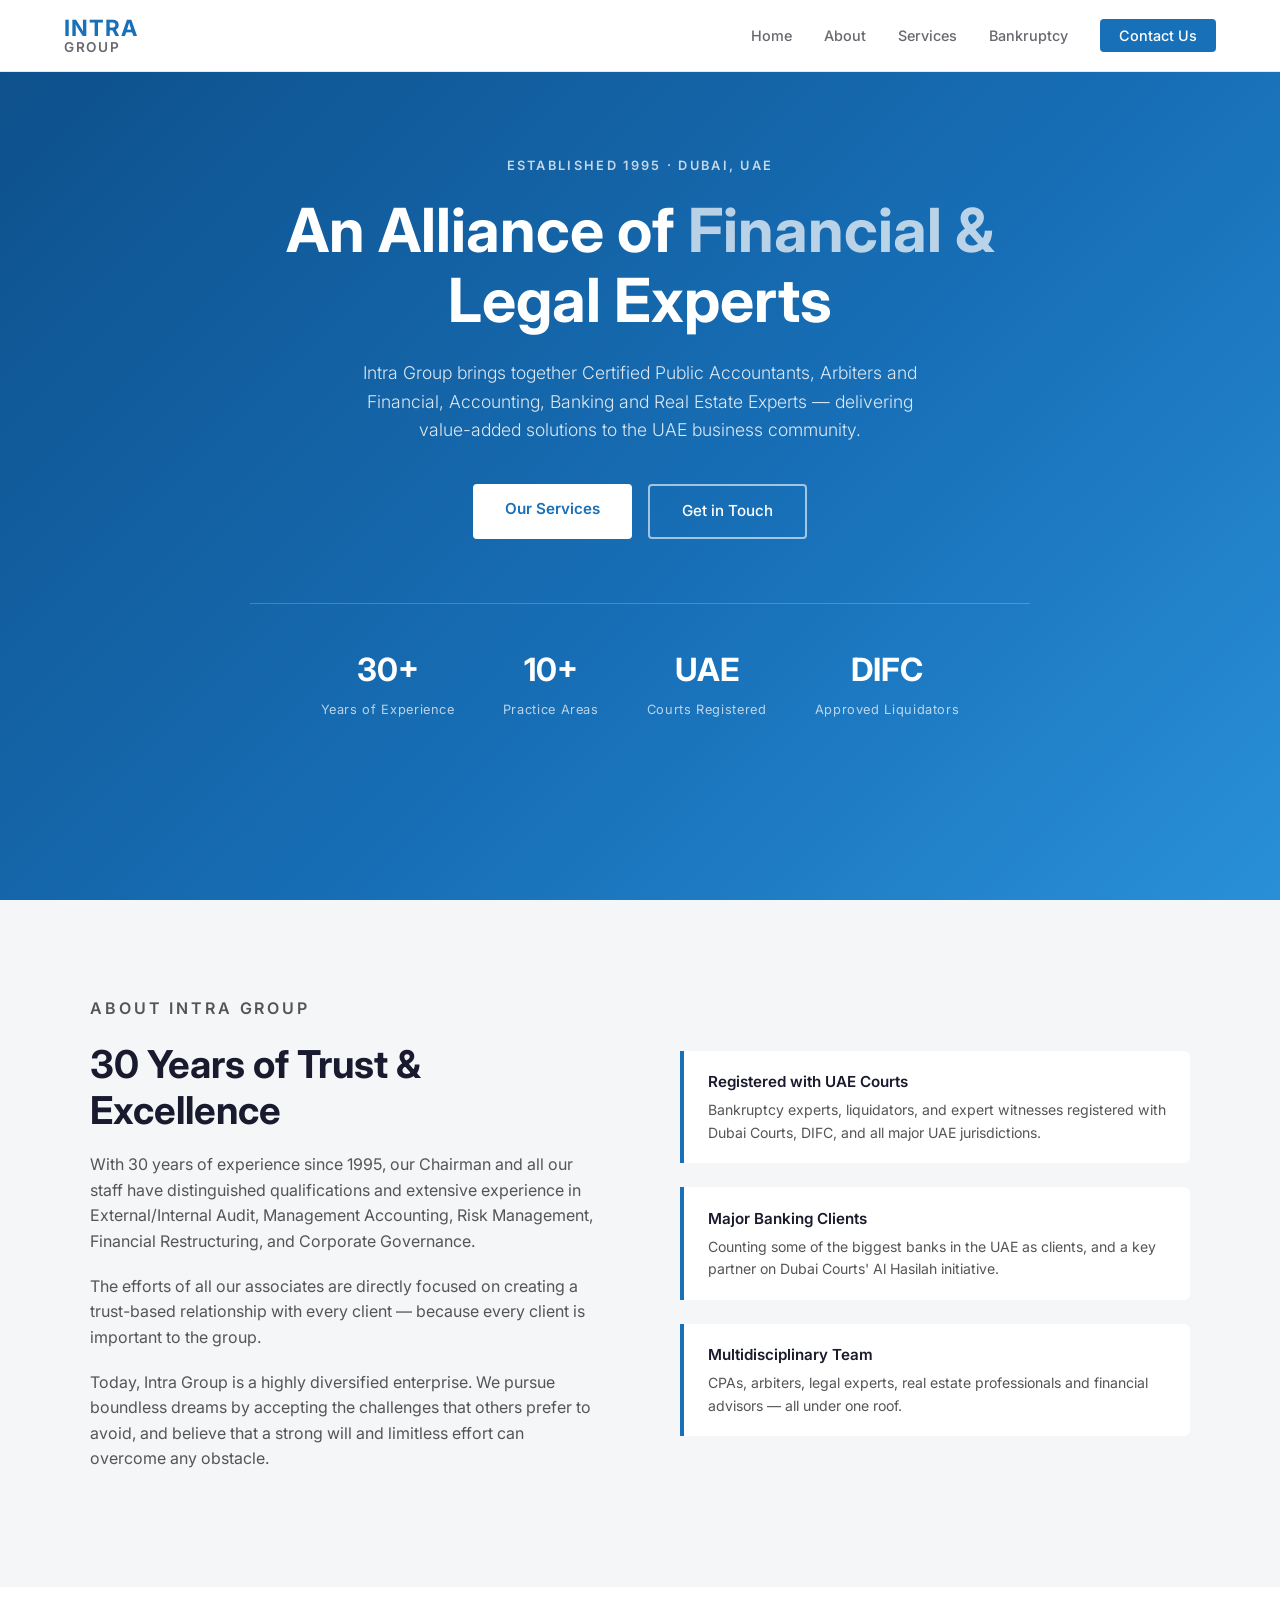
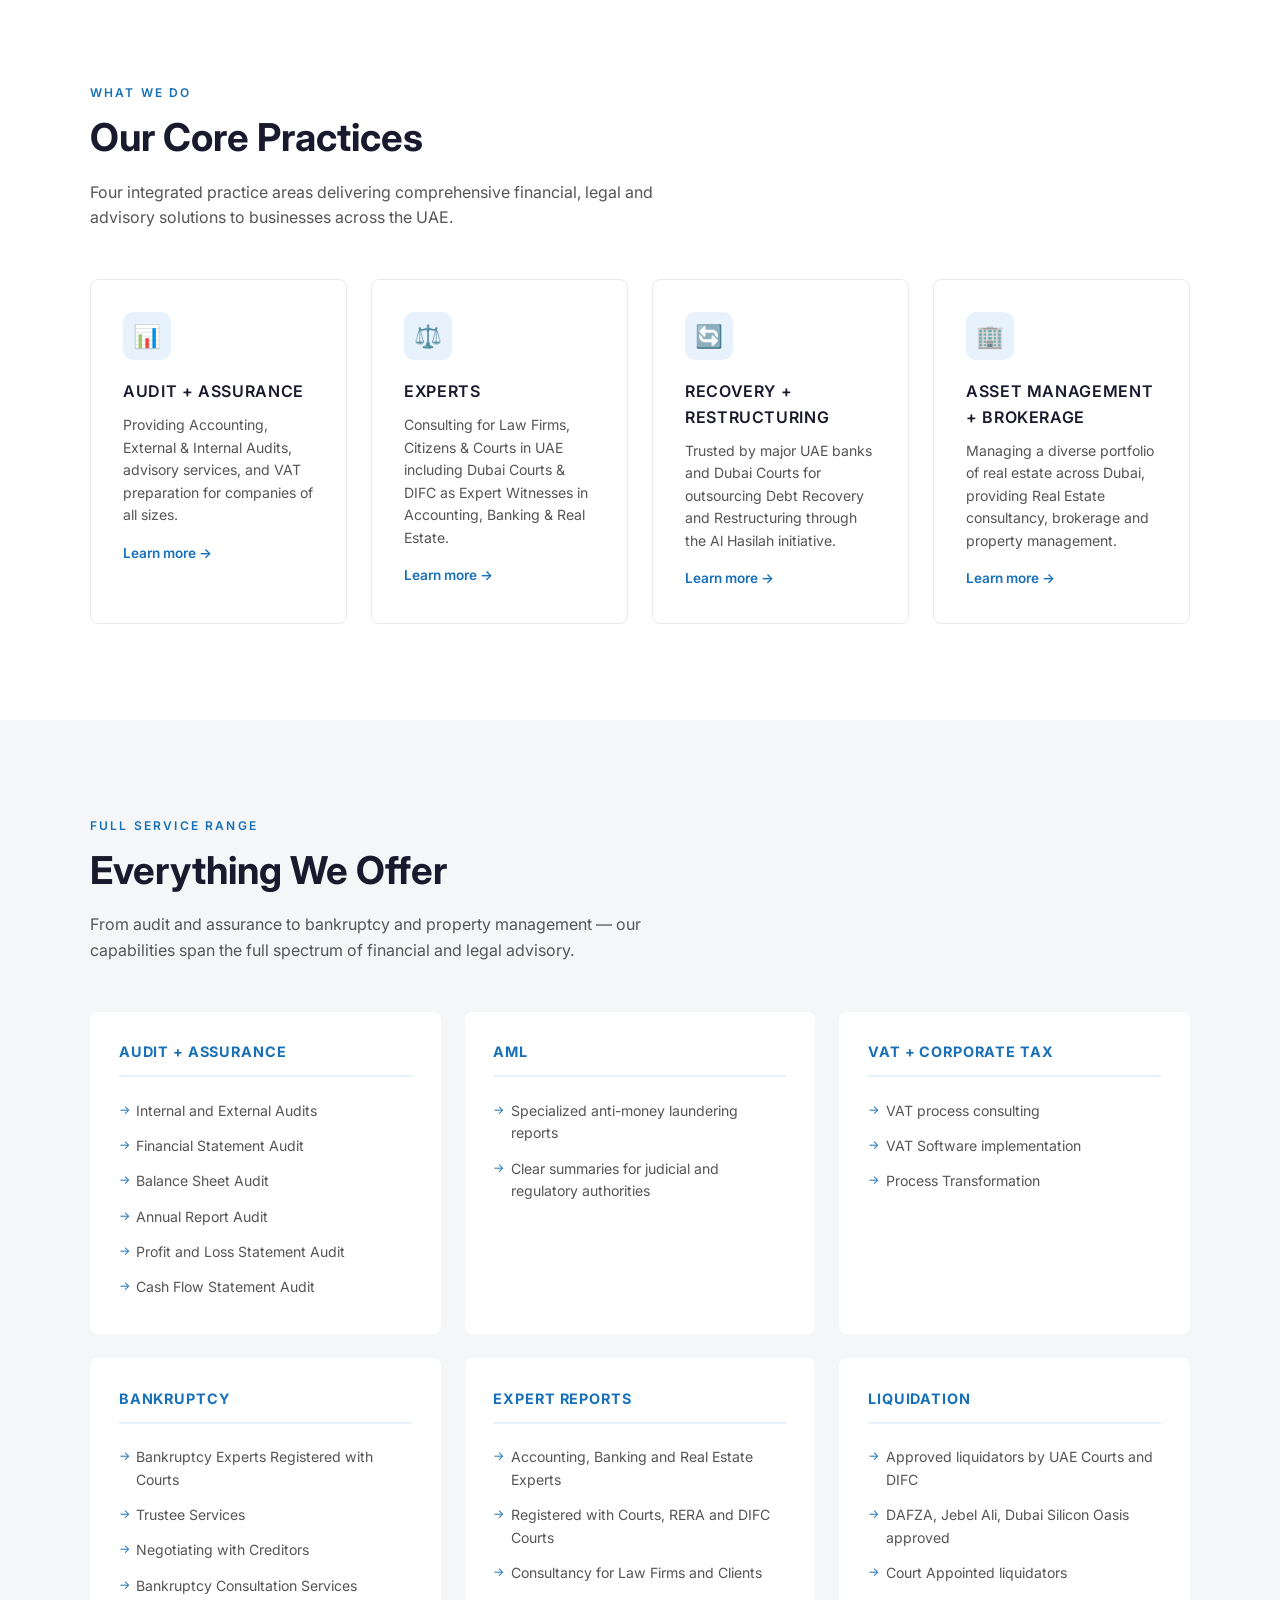
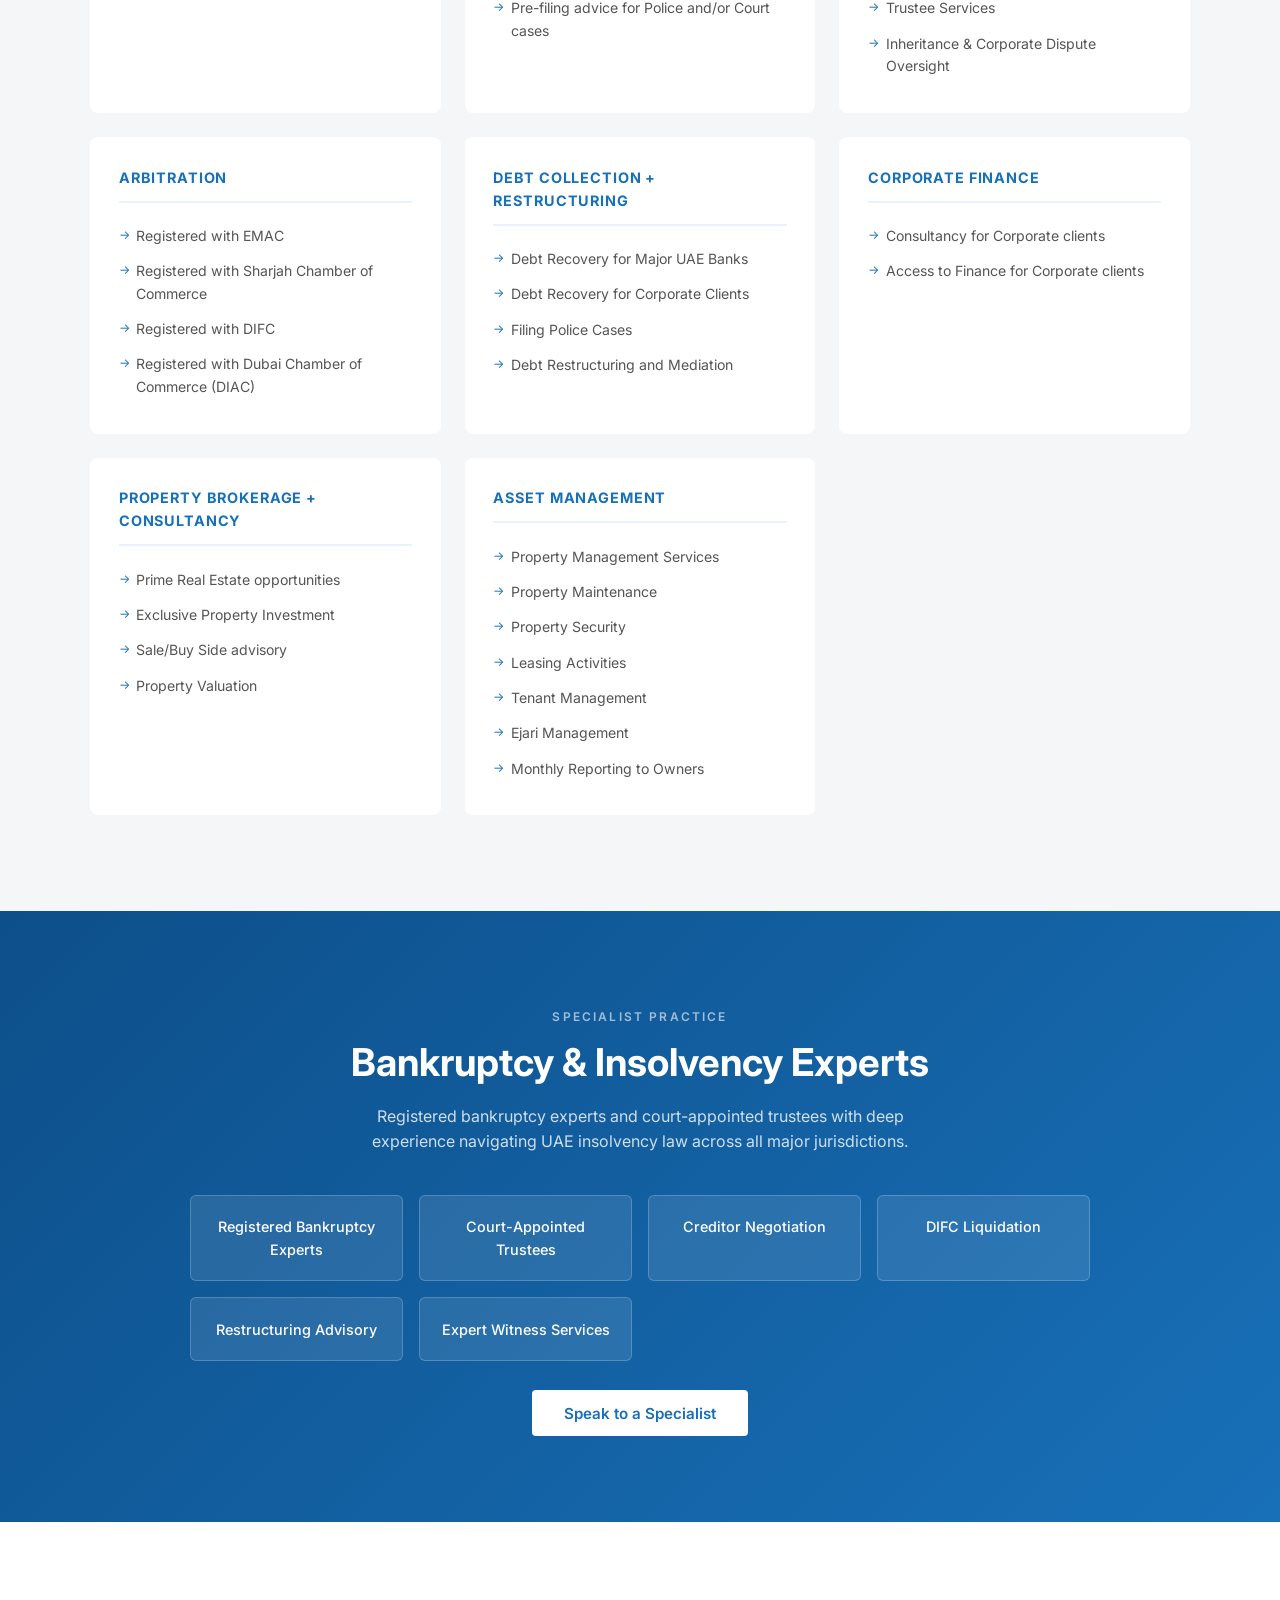
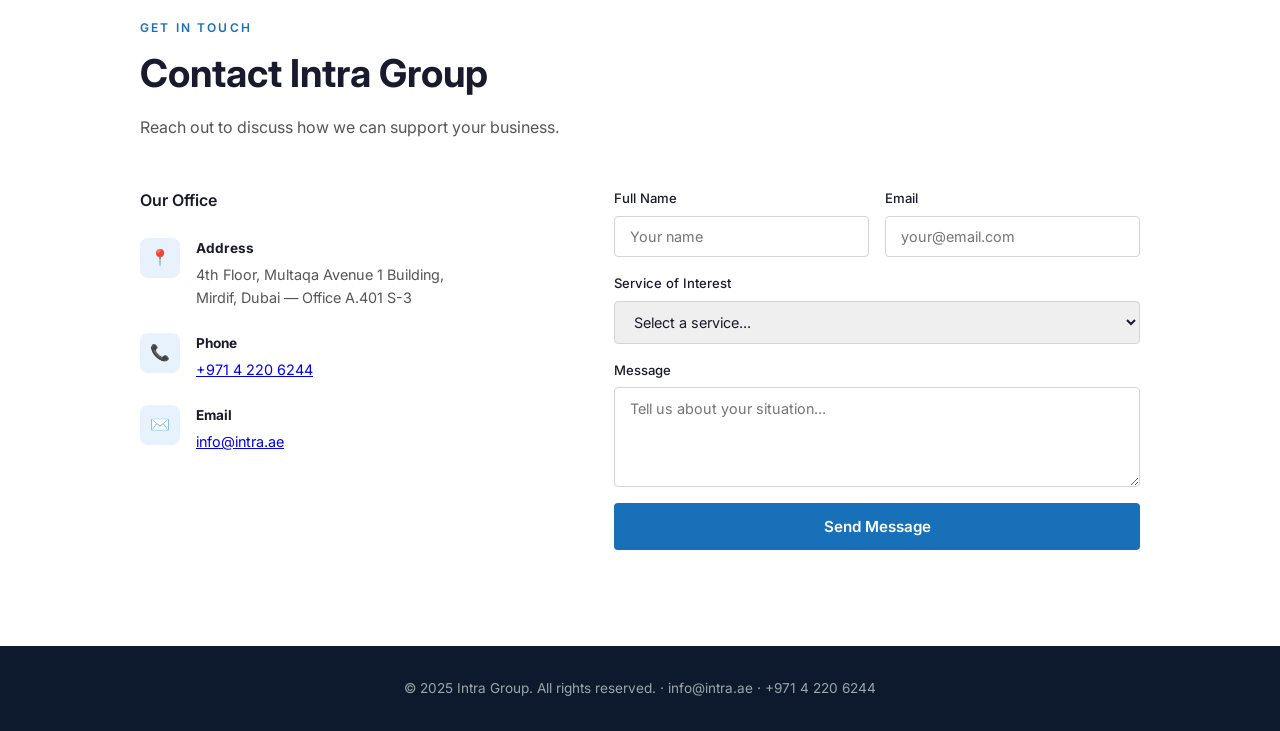
==== index.html @ 5965fa69 "Add index.html" ====
<!DOCTYPE html>
<html lang="en">
<head>
  <meta charset="UTF-8" />
  <meta name="viewport" content="width=device-width, initial-scale=1.0" />
  <title>Intra Group | Bankruptcy | DIFC Liquidation | Auditing | Dubai</title>
  <meta name="description" content="Intra Group is an alliance of CPAs, Arbiters and Financial, Accounting, Banking and Real Estate Experts providing UAE businesses with value-added solutions since 1995." />
  <link href="https://fonts.googleapis.com/css2?family=Inter:wght@300;400;500;600;700&display=swap" rel="stylesheet" />
  <style>
    *, *::before, *::after { box-sizing: border-box; margin: 0; padding: 0; }

    :root {
      --blue: #1870b8;
      --blue-dark: #125a96;
      --grey: #686870;
      --grey-light: #f5f6f8;
      --white: #ffffff;
      --text: #1a1a2e;
      --text-light: #555;
    }

    html { scroll-behavior: smooth; }

    body {
      font-family: 'Inter', sans-serif;
      color: var(--text);
      line-height: 1.6;
    }

    /* ── NAVIGATION ── */
    nav {
      position: fixed;
      top: 0; left: 0; right: 0;
      z-index: 100;
      background: var(--white);
      border-bottom: 1px solid #e8eaed;
      display: flex;
      align-items: center;
      justify-content: space-between;
      padding: 0 5%;
      height: 72px;
    }

    .nav-logo {
      display: flex;
      flex-direction: column;
      line-height: 1.1;
      text-decoration: none;
    }
    .nav-logo span:first-child {
      font-size: 1.4rem;
      font-weight: 700;
      color: var(--blue);
      letter-spacing: 0.04em;
    }
    .nav-logo span:last-child {
      font-size: 0.85rem;
      font-weight: 600;
      color: var(--grey);
      letter-spacing: 0.12em;
      text-transform: uppercase;
    }

    .nav-links {
      display: flex;
      gap: 2rem;
      list-style: none;
    }
    .nav-links a {
      text-decoration: none;
      font-size: 0.9rem;
      font-weight: 500;
      color: var(--grey);
      transition: color 0.2s;
    }
    .nav-links a:hover { color: var(--blue); }

    .nav-cta {
      background: var(--blue);
      color: var(--white) !important;
      padding: 0.5rem 1.2rem;
      border-radius: 4px;
      transition: background 0.2s !important;
    }
    .nav-cta:hover { background: var(--blue-dark) !important; color: var(--white) !important; }

    /* ── HERO ── */
    #home {
      padding-top: 72px;
      min-height: 100vh;
      background: linear-gradient(135deg, #0d4f8a 0%, var(--blue) 60%, #2990d8 100%);
      display: flex;
      align-items: center;
      justify-content: center;
      text-align: center;
      color: var(--white);
      padding-left: 5%;
      padding-right: 5%;
    }

    .hero-content { max-width: 780px; }

    .hero-eyebrow {
      font-size: 0.8rem;
      font-weight: 600;
      letter-spacing: 0.18em;
      text-transform: uppercase;
      opacity: 0.75;
      margin-bottom: 1.2rem;
    }

    .hero-title {
      font-size: clamp(2.2rem, 5vw, 3.8rem);
      font-weight: 700;
      line-height: 1.15;
      margin-bottom: 1.5rem;
    }

    .hero-title em {
      font-style: normal;
      opacity: 0.7;
    }

    .hero-sub {
      font-size: 1.1rem;
      opacity: 0.85;
      max-width: 580px;
      margin: 0 auto 2.5rem;
      font-weight: 300;
    }

    .hero-actions { display: flex; gap: 1rem; justify-content: center; flex-wrap: wrap; }

    .btn-primary {
      background: var(--white);
      color: var(--blue);
      padding: 0.85rem 2rem;
      border-radius: 4px;
      font-weight: 600;
      font-size: 0.95rem;
      text-decoration: none;
      transition: transform 0.2s, box-shadow 0.2s;
    }
    .btn-primary:hover { transform: translateY(-2px); box-shadow: 0 8px 24px rgba(0,0,0,0.15); }

    .btn-outline {
      border: 2px solid rgba(255,255,255,0.6);
      color: var(--white);
      padding: 0.85rem 2rem;
      border-radius: 4px;
      font-weight: 500;
      font-size: 0.95rem;
      text-decoration: none;
      transition: background 0.2s, border-color 0.2s;
    }
    .btn-outline:hover { background: rgba(255,255,255,0.1); border-color: white; }

    .hero-stats {
      display: flex;
      gap: 3rem;
      justify-content: center;
      margin-top: 4rem;
      padding-top: 2.5rem;
      border-top: 1px solid rgba(255,255,255,0.2);
      flex-wrap: wrap;
    }
    .stat-item { text-align: center; }
    .stat-number { font-size: 2rem; font-weight: 700; }
    .stat-label { font-size: 0.8rem; opacity: 0.7; letter-spacing: 0.05em; margin-top: 0.25rem; }

    /* ── SECTIONS ── */
    section { padding: 6rem 5%; }
    .section-label {
      font-size: 0.75rem;
      font-weight: 600;
      letter-spacing: 0.18em;
      text-transform: uppercase;
      color: var(--blue);
      margin-bottom: 0.75rem;
    }
    .section-title {
      font-size: clamp(1.8rem, 3vw, 2.6rem);
      font-weight: 700;
      color: var(--text);
      margin-bottom: 1.2rem;
      line-height: 1.2;
    }
    .section-sub {
      font-size: 1rem;
      color: var(--text-light);
      max-width: 580px;
      margin-bottom: 3rem;
    }

    /* ── ABOUT ── */
    #about { background: var(--grey-light); }

    .about-grid {
      display: grid;
      grid-template-columns: 1fr 1fr;
      gap: 5rem;
      align-items: center;
      max-width: 1100px;
      margin: 0 auto;
    }

    .about-text p {
      color: var(--text-light);
      margin-bottom: 1.2rem;
      font-size: 1rem;
    }

    .about-highlights {
      display: flex;
      flex-direction: column;
      gap: 1.5rem;
    }

    .highlight-card {
      background: var(--white);
      border-left: 4px solid var(--blue);
      padding: 1.2rem 1.5rem;
      border-radius: 0 6px 6px 0;
    }
    .highlight-card h4 {
      font-size: 0.95rem;
      font-weight: 600;
      color: var(--text);
      margin-bottom: 0.3rem;
    }
    .highlight-card p {
      font-size: 0.88rem;
      color: var(--text-light);
    }

    /* ── SERVICE OVERVIEW CARDS ── */
    #services-overview { background: var(--white); }

    .services-grid {
      display: grid;
      grid-template-columns: repeat(auto-fit, minmax(240px, 1fr));
      gap: 1.5rem;
      max-width: 1100px;
      margin: 0 auto;
    }

    .service-card {
      border: 1px solid #e8eaed;
      border-radius: 8px;
      padding: 2rem;
      transition: border-color 0.2s, box-shadow 0.2s, transform 0.2s;
      cursor: default;
    }
    .service-card:hover {
      border-color: var(--blue);
      box-shadow: 0 8px 32px rgba(24,112,184,0.1);
      transform: translateY(-3px);
    }
    .service-icon {
      width: 48px;
      height: 48px;
      background: #e8f2fc;
      border-radius: 10px;
      display: flex;
      align-items: center;
      justify-content: center;
      margin-bottom: 1.2rem;
      font-size: 1.4rem;
    }
    .service-card h3 {
      font-size: 1rem;
      font-weight: 600;
      color: var(--text);
      margin-bottom: 0.6rem;
      text-transform: uppercase;
      letter-spacing: 0.04em;
    }
    .service-card p {
      font-size: 0.88rem;
      color: var(--text-light);
      line-height: 1.6;
    }
    .service-link {
      display: inline-block;
      margin-top: 1rem;
      font-size: 0.85rem;
      font-weight: 600;
      color: var(--blue);
      text-decoration: none;
    }
    .service-link:hover { text-decoration: underline; }

    /* ── DETAILED SERVICES ── */
    #services { background: var(--grey-light); }

    .services-detail-grid {
      display: grid;
      grid-template-columns: repeat(auto-fit, minmax(280px, 1fr));
      gap: 1.5rem;
      max-width: 1100px;
      margin: 0 auto;
    }

    .detail-card {
      background: var(--white);
      border-radius: 8px;
      padding: 1.8rem;
    }
    .detail-card h3 {
      font-size: 0.9rem;
      font-weight: 700;
      color: var(--blue);
      text-transform: uppercase;
      letter-spacing: 0.06em;
      margin-bottom: 1rem;
      padding-bottom: 0.75rem;
      border-bottom: 2px solid #e8f2fc;
    }
    .detail-card ul { list-style: none; }
    .detail-card ul li {
      font-size: 0.88rem;
      color: var(--text-light);
      padding: 0.4rem 0;
      padding-left: 1.1rem;
      position: relative;
    }
    .detail-card ul li::before {
      content: '→';
      position: absolute;
      left: 0;
      color: var(--blue);
      font-size: 0.75rem;
    }

    /* ── BANKRUPTCY HIGHLIGHT ── */
    #bankruptcy {
      background: linear-gradient(135deg, #0d4f8a, var(--blue));
      color: var(--white);
      text-align: center;
    }
    #bankruptcy .section-label { color: rgba(255,255,255,0.6); }
    #bankruptcy .section-title { color: var(--white); margin: 0 auto 1.2rem; max-width: 700px; }
    #bankruptcy .section-sub { color: rgba(255,255,255,0.8); margin: 0 auto 2.5rem; }

    .bankruptcy-grid {
      display: grid;
      grid-template-columns: repeat(auto-fit, minmax(200px, 1fr));
      gap: 1rem;
      max-width: 900px;
      margin: 0 auto 2.5rem;
    }
    .bk-item {
      background: rgba(255,255,255,0.1);
      border: 1px solid rgba(255,255,255,0.2);
      border-radius: 6px;
      padding: 1.2rem;
      font-size: 0.9rem;
      font-weight: 500;
    }

    /* ── CONTACT ── */
    #contact { background: var(--white); }

    .contact-grid {
      display: grid;
      grid-template-columns: 1fr 1fr;
      gap: 5rem;
      max-width: 1000px;
      margin: 0 auto;
    }

    .contact-info h3 {
      font-size: 1rem;
      font-weight: 600;
      color: var(--text);
      margin-bottom: 1.5rem;
    }

    .contact-item {
      display: flex;
      gap: 1rem;
      margin-bottom: 1.5rem;
      align-items: flex-start;
    }
    .contact-item-icon {
      width: 40px;
      height: 40px;
      background: #e8f2fc;
      border-radius: 8px;
      display: flex;
      align-items: center;
      justify-content: center;
      flex-shrink: 0;
      font-size: 1rem;
    }
    .contact-item-text { font-size: 0.9rem; color: var(--text-light); }
    .contact-item-text strong { display: block; color: var(--text); font-size: 0.85rem; margin-bottom: 0.2rem; }

    .contact-form { display: flex; flex-direction: column; gap: 1rem; }

    .form-row { display: grid; grid-template-columns: 1fr 1fr; gap: 1rem; }

    .form-group { display: flex; flex-direction: column; gap: 0.4rem; }
    .form-group label { font-size: 0.82rem; font-weight: 500; color: var(--text); }
    .form-group input,
    .form-group textarea,
    .form-group select {
      padding: 0.7rem 0.9rem;
      border: 1px solid #d1d5db;
      border-radius: 4px;
      font-size: 0.9rem;
      font-family: inherit;
      color: var(--text);
      transition: border-color 0.2s;
      outline: none;
    }
    .form-group input:focus,
    .form-group textarea:focus,
    .form-group select:focus { border-color: var(--blue); }
    .form-group textarea { resize: vertical; min-height: 100px; }

    .btn-submit {
      background: var(--blue);
      color: var(--white);
      border: none;
      padding: 0.85rem 2rem;
      border-radius: 4px;
      font-size: 0.95rem;
      font-weight: 600;
      cursor: pointer;
      transition: background 0.2s;
      font-family: inherit;
    }
    .btn-submit:hover { background: var(--blue-dark); }

    /* ── FOOTER ── */
    footer {
      background: #0d1a2e;
      color: rgba(255,255,255,0.6);
      text-align: center;
      padding: 2rem 5%;
      font-size: 0.85rem;
    }
    footer a { color: rgba(255,255,255,0.6); text-decoration: none; }
    footer a:hover { color: white; }

    /* ── RESPONSIVE ── */
    @media (max-width: 768px) {
      nav { padding: 0 4%; }
      .nav-links { display: none; }
      .about-grid,
      .contact-grid { grid-template-columns: 1fr; gap: 2.5rem; }
      .form-row { grid-template-columns: 1fr; }
      section { padding: 4rem 5%; }
      .hero-stats { gap: 1.5rem; }
    }
  </style>
</head>
<body>

  <!-- NAVIGATION -->
  <nav>
    <a href="#home" class="nav-logo">
      <span>INTRA</span>
      <span>GROUP</span>
    </a>
    <ul class="nav-links">
      <li><a href="#home">Home</a></li>
      <li><a href="#about">About</a></li>
      <li><a href="#services-overview">Services</a></li>
      <li><a href="#bankruptcy">Bankruptcy</a></li>
      <li><a href="#contact" class="nav-cta">Contact Us</a></li>
    </ul>
  </nav>

  <!-- HERO -->
  <section id="home">
    <div class="hero-content">
      <p class="hero-eyebrow">Established 1995 · Dubai, UAE</p>
      <h1 class="hero-title">An Alliance of <em>Financial &</em> Legal Experts</h1>
      <p class="hero-sub">Intra Group brings together Certified Public Accountants, Arbiters and Financial, Accounting, Banking and Real Estate Experts — delivering value-added solutions to the UAE business community.</p>
      <div class="hero-actions">
        <a href="#services-overview" class="btn-primary">Our Services</a>
        <a href="#contact" class="btn-outline">Get in Touch</a>
      </div>
      <div class="hero-stats">
        <div class="stat-item">
          <div class="stat-number">30+</div>
          <div class="stat-label">Years of Experience</div>
        </div>
        <div class="stat-item">
          <div class="stat-number">10+</div>
          <div class="stat-label">Practice Areas</div>
        </div>
        <div class="stat-item">
          <div class="stat-number">UAE</div>
          <div class="stat-label">Courts Registered</div>
        </div>
        <div class="stat-item">
          <div class="stat-number">DIFC</div>
          <div class="stat-label">Approved Liquidators</div>
        </div>
      </div>
    </div>
  </section>

  <!-- ABOUT -->
  <section id="about">
    <div class="about-grid">
      <div class="about-text">
        <p class="section-label">About Intra Group</p>
        <h2 class="section-title">30 Years of Trust &amp; Excellence</h2>
        <p>With 30 years of experience since 1995, our Chairman and all our staff have distinguished qualifications and extensive experience in External/Internal Audit, Management Accounting, Risk Management, Financial Restructuring, and Corporate Governance.</p>
        <p>The efforts of all our associates are directly focused on creating a trust-based relationship with every client — because every client is important to the group.</p>
        <p>Today, Intra Group is a highly diversified enterprise. We pursue boundless dreams by accepting the challenges that others prefer to avoid, and believe that a strong will and limitless effort can overcome any obstacle.</p>
      </div>
      <div class="about-highlights">
        <div class="highlight-card">
          <h4>Registered with UAE Courts</h4>
          <p>Bankruptcy experts, liquidators, and expert witnesses registered with Dubai Courts, DIFC, and all major UAE jurisdictions.</p>
        </div>
        <div class="highlight-card">
          <h4>Major Banking Clients</h4>
          <p>Counting some of the biggest banks in the UAE as clients, and a key partner on Dubai Courts' Al Hasilah initiative.</p>
        </div>
        <div class="highlight-card">
          <h4>Multidisciplinary Team</h4>
          <p>CPAs, arbiters, legal experts, real estate professionals and financial advisors — all under one roof.</p>
        </div>
      </div>
    </div>
  </section>

  <!-- SERVICE OVERVIEW CARDS -->
  <section id="services-overview">
    <div style="max-width:1100px; margin:0 auto;">
      <p class="section-label">What We Do</p>
      <h2 class="section-title">Our Core Practices</h2>
      <p class="section-sub">Four integrated practice areas delivering comprehensive financial, legal and advisory solutions to businesses across the UAE.</p>
    </div>
    <div class="services-grid">
      <div class="service-card">
        <div class="service-icon">📊</div>
        <h3>Audit + Assurance</h3>
        <p>Providing Accounting, External &amp; Internal Audits, advisory services, and VAT preparation for companies of all sizes.</p>
        <a href="#services" class="service-link">Learn more →</a>
      </div>
      <div class="service-card">
        <div class="service-icon">⚖️</div>
        <h3>Experts</h3>
        <p>Consulting for Law Firms, Citizens &amp; Courts in UAE including Dubai Courts &amp; DIFC as Expert Witnesses in Accounting, Banking &amp; Real Estate.</p>
        <a href="#services" class="service-link">Learn more →</a>
      </div>
      <div class="service-card">
        <div class="service-icon">🔄</div>
        <h3>Recovery + Restructuring</h3>
        <p>Trusted by major UAE banks and Dubai Courts for outsourcing Debt Recovery and Restructuring through the Al Hasilah initiative.</p>
        <a href="#services" class="service-link">Learn more →</a>
      </div>
      <div class="service-card">
        <div class="service-icon">🏢</div>
        <h3>Asset Management + Brokerage</h3>
        <p>Managing a diverse portfolio of real estate across Dubai, providing Real Estate consultancy, brokerage and property management.</p>
        <a href="#services" class="service-link">Learn more →</a>
      </div>
    </div>
  </section>

  <!-- DETAILED SERVICES -->
  <section id="services">
    <div style="max-width:1100px; margin:0 auto;">
      <p class="section-label">Full Service Range</p>
      <h2 class="section-title">Everything We Offer</h2>
      <p class="section-sub">From audit and assurance to bankruptcy and property management — our capabilities span the full spectrum of financial and legal advisory.</p>
    </div>
    <div class="services-detail-grid">
      <div class="detail-card">
        <h3>Audit + Assurance</h3>
        <ul>
          <li>Internal and External Audits</li>
          <li>Financial Statement Audit</li>
          <li>Balance Sheet Audit</li>
          <li>Annual Report Audit</li>
          <li>Profit and Loss Statement Audit</li>
          <li>Cash Flow Statement Audit</li>
        </ul>
      </div>
      <div class="detail-card">
        <h3>AML</h3>
        <ul>
          <li>Specialized anti-money laundering reports</li>
          <li>Clear summaries for judicial and regulatory authorities</li>
        </ul>
      </div>
      <div class="detail-card">
        <h3>VAT + Corporate Tax</h3>
        <ul>
          <li>VAT process consulting</li>
          <li>VAT Software implementation</li>
          <li>Process Transformation</li>
        </ul>
      </div>
      <div class="detail-card">
        <h3>Bankruptcy</h3>
        <ul>
          <li>Bankruptcy Experts Registered with Courts</li>
          <li>Trustee Services</li>
          <li>Negotiating with Creditors</li>
          <li>Bankruptcy Consultation Services</li>
        </ul>
      </div>
      <div class="detail-card">
        <h3>Expert Reports</h3>
        <ul>
          <li>Accounting, Banking and Real Estate Experts</li>
          <li>Registered with Courts, RERA and DIFC Courts</li>
          <li>Consultancy for Law Firms and Clients</li>
          <li>Pre-filing advice for Police and/or Court cases</li>
        </ul>
      </div>
      <div class="detail-card">
        <h3>Liquidation</h3>
        <ul>
          <li>Approved liquidators by UAE Courts and DIFC</li>
          <li>DAFZA, Jebel Ali, Dubai Silicon Oasis approved</li>
          <li>Court Appointed liquidators</li>
          <li>Trustee Services</li>
          <li>Inheritance &amp; Corporate Dispute Oversight</li>
        </ul>
      </div>
      <div class="detail-card">
        <h3>Arbitration</h3>
        <ul>
          <li>Registered with EMAC</li>
          <li>Registered with Sharjah Chamber of Commerce</li>
          <li>Registered with DIFC</li>
          <li>Registered with Dubai Chamber of Commerce (DIAC)</li>
        </ul>
      </div>
      <div class="detail-card">
        <h3>Debt Collection + Restructuring</h3>
        <ul>
          <li>Debt Recovery for Major UAE Banks</li>
          <li>Debt Recovery for Corporate Clients</li>
          <li>Filing Police Cases</li>
          <li>Debt Restructuring and Mediation</li>
        </ul>
      </div>
      <div class="detail-card">
        <h3>Corporate Finance</h3>
        <ul>
          <li>Consultancy for Corporate clients</li>
          <li>Access to Finance for Corporate clients</li>
        </ul>
      </div>
      <div class="detail-card">
        <h3>Property Brokerage + Consultancy</h3>
        <ul>
          <li>Prime Real Estate opportunities</li>
          <li>Exclusive Property Investment</li>
          <li>Sale/Buy Side advisory</li>
          <li>Property Valuation</li>
        </ul>
      </div>
      <div class="detail-card">
        <h3>Asset Management</h3>
        <ul>
          <li>Property Management Services</li>
          <li>Property Maintenance</li>
          <li>Property Security</li>
          <li>Leasing Activities</li>
          <li>Tenant Management</li>
          <li>Ejari Management</li>
          <li>Monthly Reporting to Owners</li>
        </ul>
      </div>
    </div>
  </section>

  <!-- BANKRUPTCY HIGHLIGHT -->
  <section id="bankruptcy">
    <p class="section-label">Specialist Practice</p>
    <h2 class="section-title">Bankruptcy &amp; Insolvency Experts</h2>
    <p class="section-sub">Registered bankruptcy experts and court-appointed trustees with deep experience navigating UAE insolvency law across all major jurisdictions.</p>
    <div class="bankruptcy-grid">
      <div class="bk-item">Registered Bankruptcy Experts</div>
      <div class="bk-item">Court-Appointed Trustees</div>
      <div class="bk-item">Creditor Negotiation</div>
      <div class="bk-item">DIFC Liquidation</div>
      <div class="bk-item">Restructuring Advisory</div>
      <div class="bk-item">Expert Witness Services</div>
    </div>
    <a href="#contact" class="btn-primary">Speak to a Specialist</a>
  </section>

  <!-- CONTACT -->
  <section id="contact">
    <div style="max-width:1000px; margin:0 auto 3rem;">
      <p class="section-label">Get in Touch</p>
      <h2 class="section-title">Contact Intra Group</h2>
      <p class="section-sub">Reach out to discuss how we can support your business.</p>
    </div>
    <div class="contact-grid">
      <div class="contact-info">
        <h3>Our Office</h3>
        <div class="contact-item">
          <div class="contact-item-icon">📍</div>
          <div class="contact-item-text">
            <strong>Address</strong>
            4th Floor, Multaqa Avenue 1 Building,<br>Mirdif, Dubai — Office A.401 S-3
          </div>
        </div>
        <div class="contact-item">
          <div class="contact-item-icon">📞</div>
          <div class="contact-item-text">
            <strong>Phone</strong>
            <a href="tel:+97142206244">+971 4 220 6244</a>
          </div>
        </div>
        <div class="contact-item">
          <div class="contact-item-icon">✉️</div>
          <div class="contact-item-text">
            <strong>Email</strong>
            <a href="mailto:info@intra.ae">info@intra.ae</a>
          </div>
        </div>
      </div>
      <form class="contact-form">
        <div class="form-row">
          <div class="form-group">
            <label for="name">Full Name</label>
            <input type="text" id="name" placeholder="Your name" />
          </div>
          <div class="form-group">
            <label for="email">Email</label>
            <input type="email" id="email" placeholder="your@email.com" />
          </div>
        </div>
        <div class="form-group">
          <label for="service">Service of Interest</label>
          <select id="service">
            <option value="">Select a service...</option>
            <option>Audit + Assurance</option>
            <option>Bankruptcy &amp; Insolvency</option>
            <option>Expert Witness / Court Reports</option>
            <option>Liquidation</option>
            <option>Debt Recovery &amp; Restructuring</option>
            <option>Property Brokerage</option>
            <option>Asset Management</option>
            <option>Corporate Finance</option>
            <option>Other</option>
          </select>
        </div>
        <div class="form-group">
          <label for="message">Message</label>
          <textarea id="message" placeholder="Tell us about your situation..."></textarea>
        </div>
        <button type="submit" class="btn-submit">Send Message</button>
      </form>
    </div>
  </section>

  <!-- FOOTER -->
  <footer>
    <p>© 2025 Intra Group. All rights reserved. · <a href="mailto:info@intra.ae">info@intra.ae</a> · <a href="tel:+97142206244">+971 4 220 6244</a></p>
  </footer>

</body>
</html>
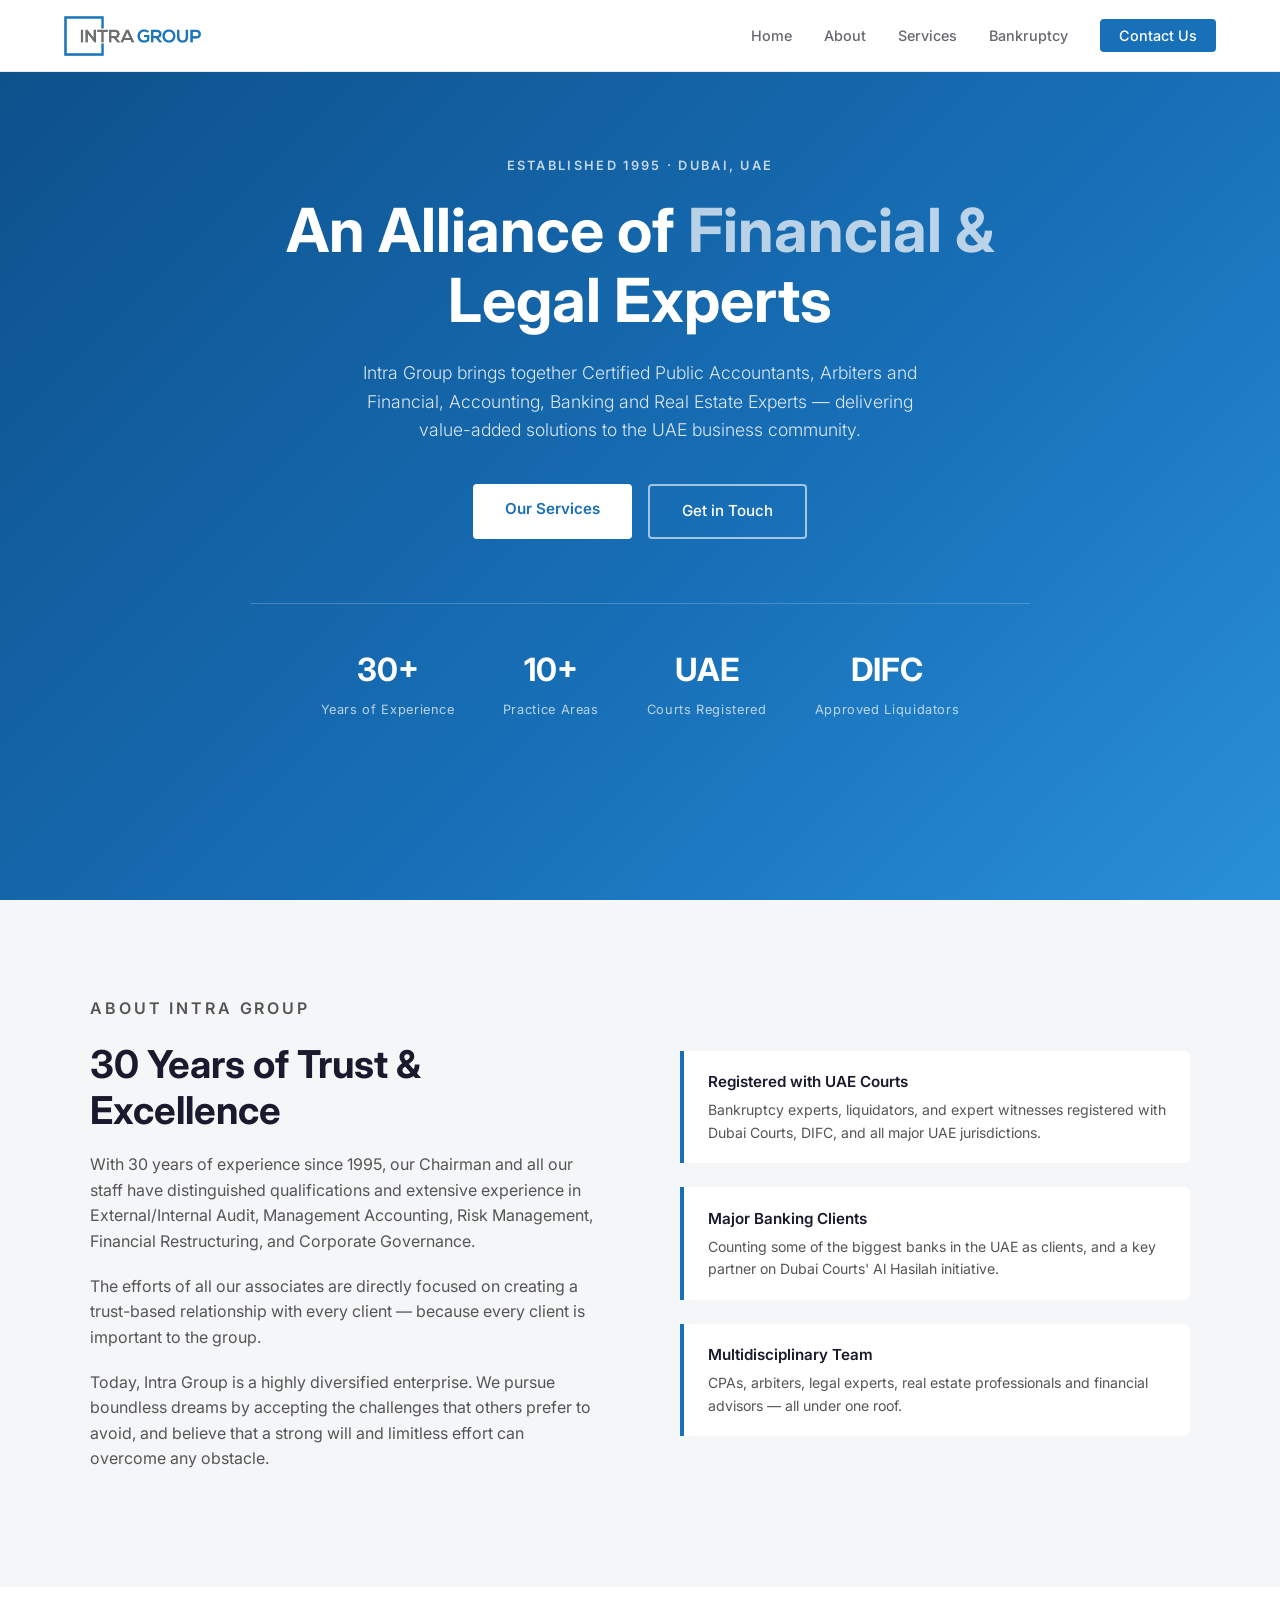
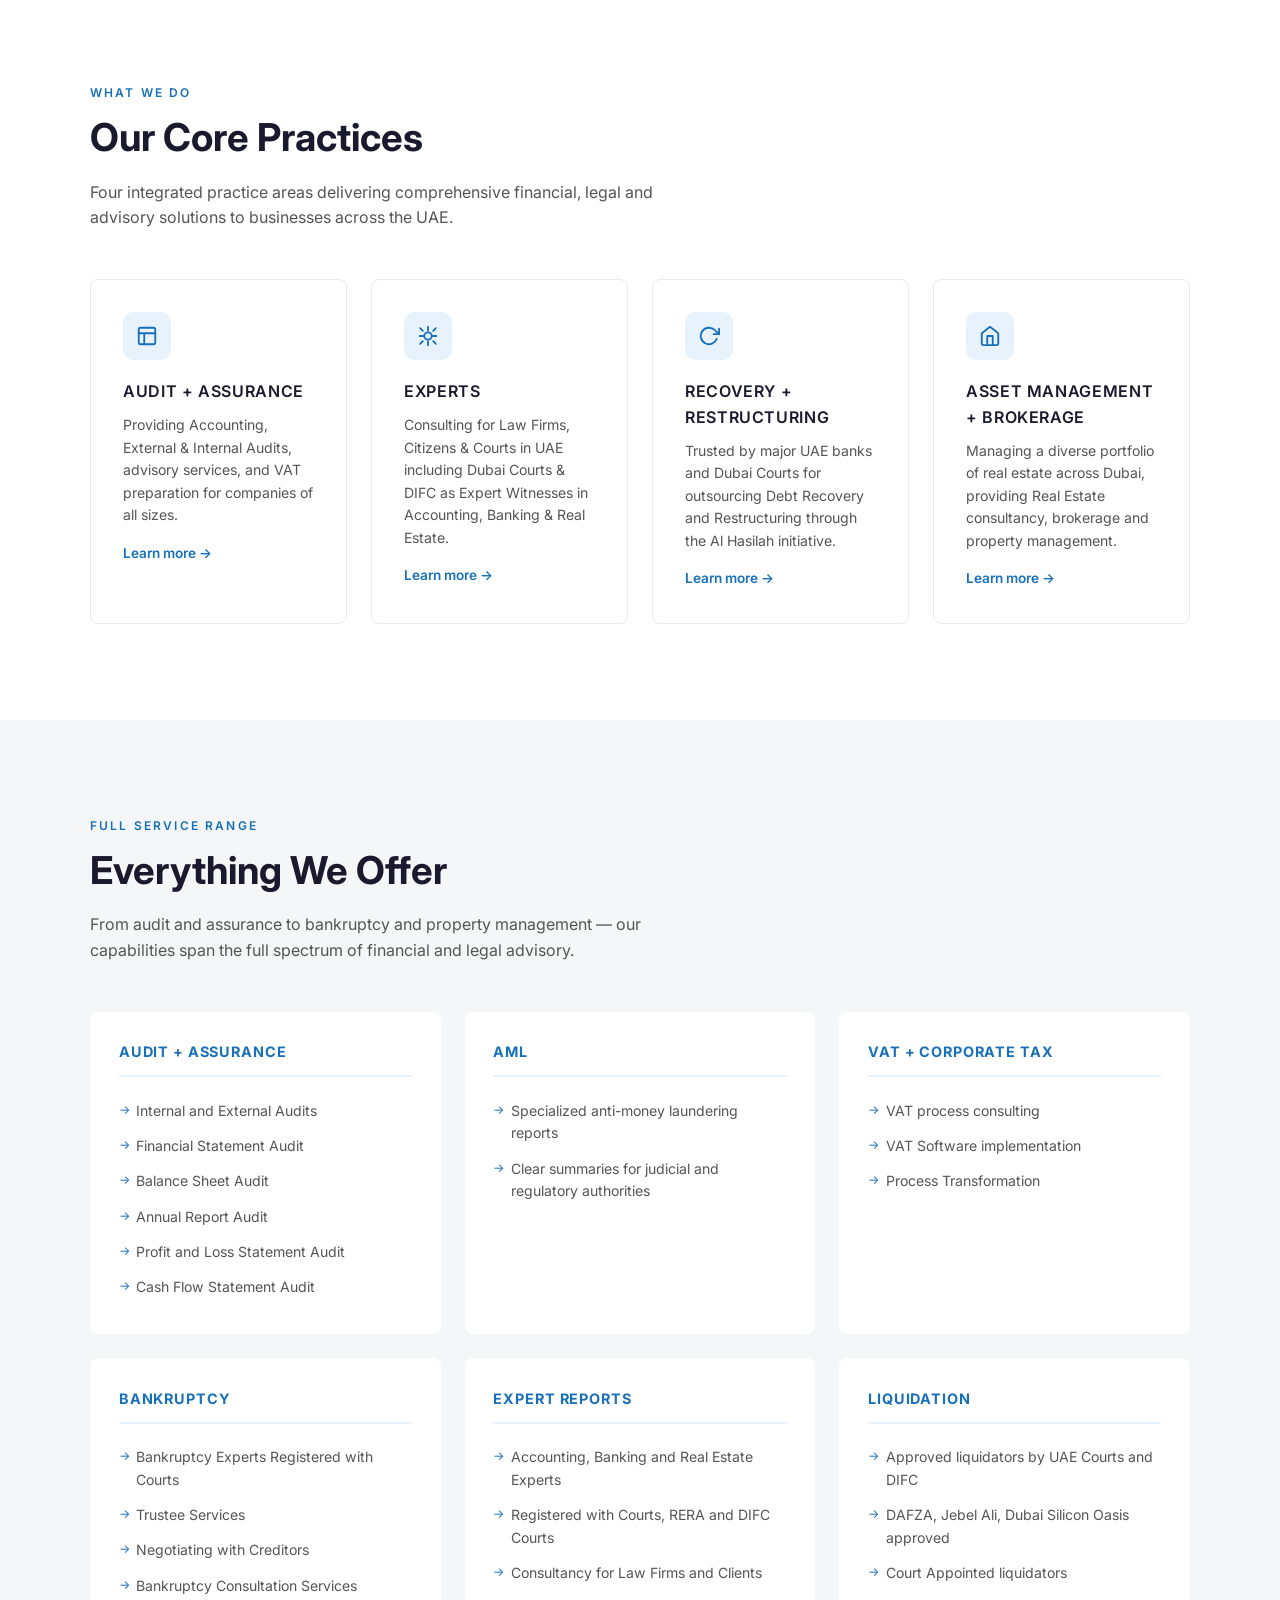
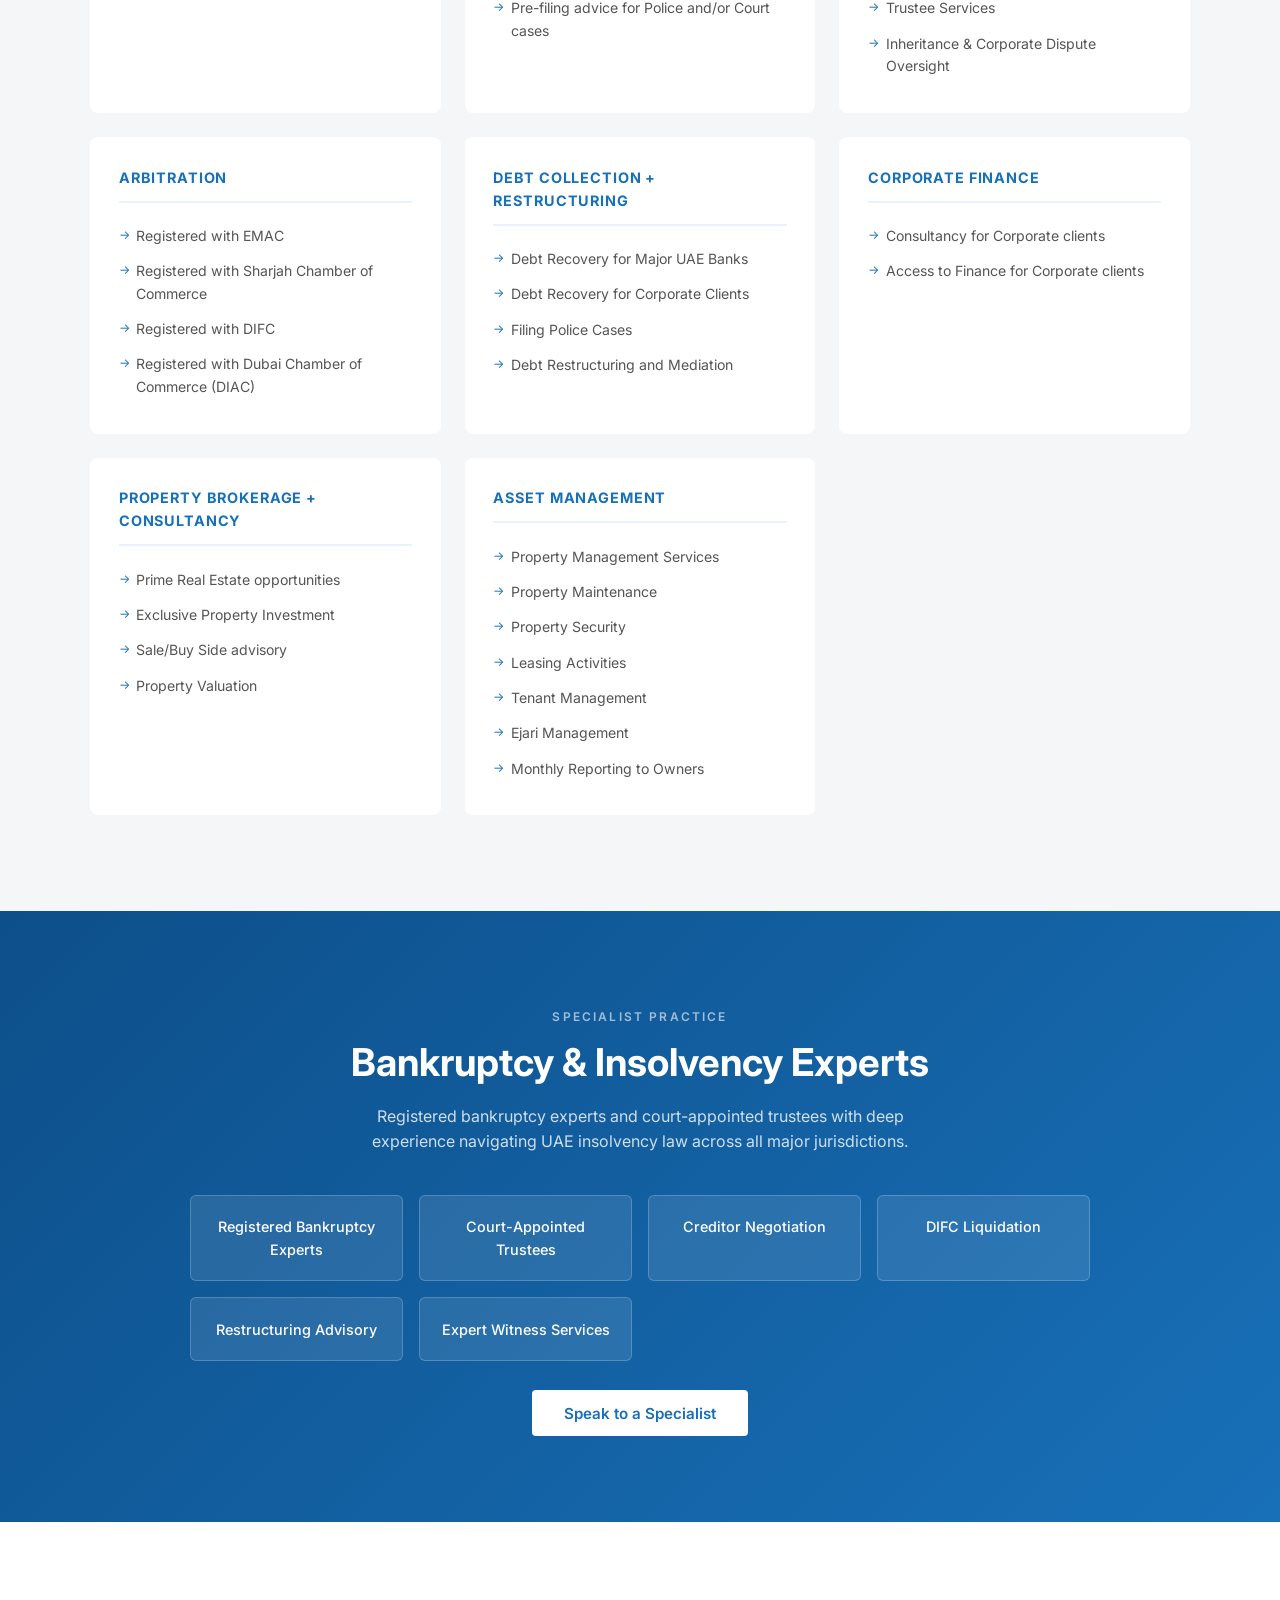
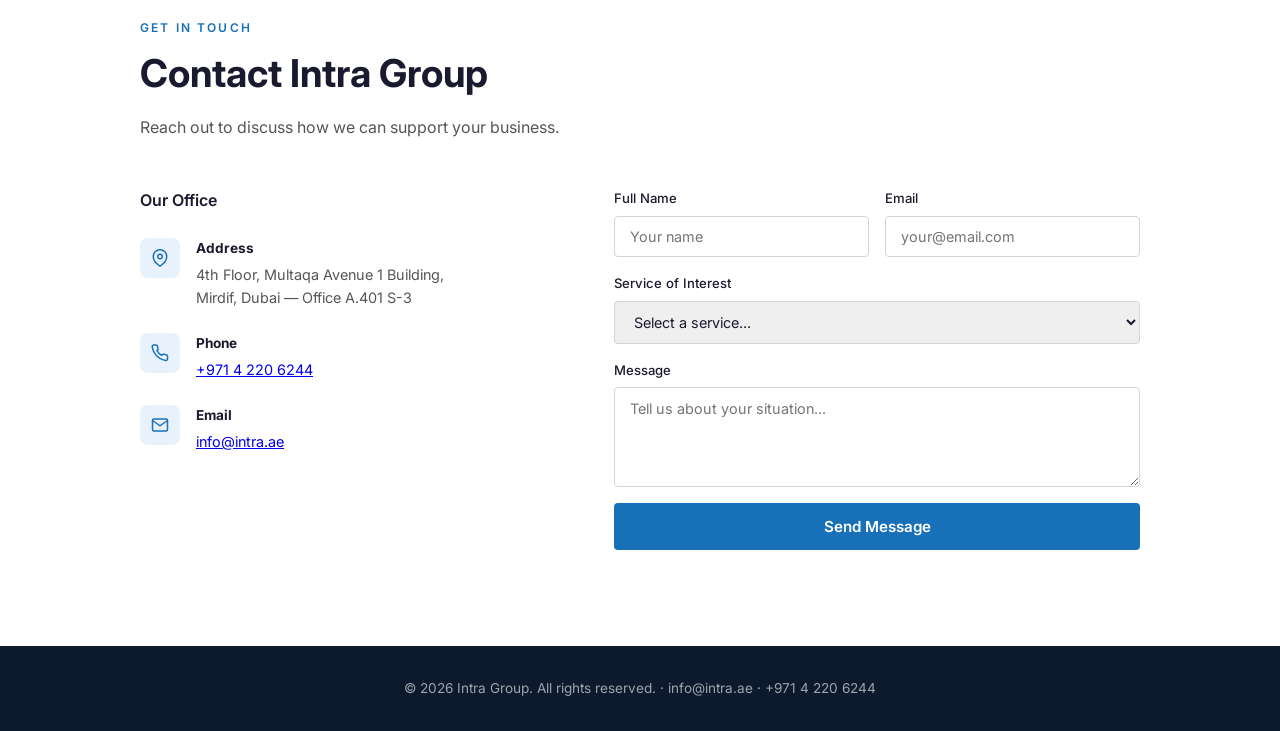
==== commit 93127ea7: "Fix: SVG icons, logo image, copyright year" ====
--- a/index.html
+++ b/index.html
@@ -461,8 +461,11 @@
   <!-- NAVIGATION -->
   <nav>
     <a href="#home" class="nav-logo">
-      <span>INTRA</span>
-      <span>GROUP</span>
+      <img src="INTRA2017K2B/PNG HORIZONTAL/1x/HCOLORAsset 1.png" alt="Intra Group" height="40" style="display:block;" onerror="this.style.display='none';this.nextElementSibling.style.display='flex';" />
+      <span class="nav-logo-fallback" style="display:none;flex-direction:column;line-height:1.1;">
+        <span style="font-size:1.4rem;font-weight:700;color:#1870b8;letter-spacing:0.04em;">INTRA</span>
+        <span style="font-size:0.85rem;font-weight:600;color:#686870;letter-spacing:0.12em;text-transform:uppercase;">GROUP</span>
+      </span>
     </a>
     <ul class="nav-links">
       <li><a href="#home">Home</a></li>
@@ -540,25 +543,25 @@
     </div>
     <div class="services-grid">
       <div class="service-card">
-        <div class="service-icon">📊</div>
+        <div class="service-icon"><svg width="22" height="22" viewBox="0 0 24 24" fill="none" stroke="#1870b8" stroke-width="2" stroke-linecap="round" stroke-linejoin="round"><rect x="3" y="3" width="18" height="18" rx="2"/><path d="M3 9h18M9 21V9"/></svg></div>
         <h3>Audit + Assurance</h3>
         <p>Providing Accounting, External &amp; Internal Audits, advisory services, and VAT preparation for companies of all sizes.</p>
         <a href="#services" class="service-link">Learn more →</a>
       </div>
       <div class="service-card">
-        <div class="service-icon">⚖️</div>
+        <div class="service-icon"><svg width="22" height="22" viewBox="0 0 24 24" fill="none" stroke="#1870b8" stroke-width="2" stroke-linecap="round" stroke-linejoin="round"><path d="M12 2v4M6.3 6.3l-2.8-2.8M17.7 6.3l2.8-2.8M3 12h4M17 12h4M6.3 17.7l-2.8 2.8M17.7 17.7l2.8 2.8M12 18v4"/><circle cx="12" cy="12" r="4"/></svg></div>
         <h3>Experts</h3>
         <p>Consulting for Law Firms, Citizens &amp; Courts in UAE including Dubai Courts &amp; DIFC as Expert Witnesses in Accounting, Banking &amp; Real Estate.</p>
         <a href="#services" class="service-link">Learn more →</a>
       </div>
       <div class="service-card">
-        <div class="service-icon">🔄</div>
+        <div class="service-icon"><svg width="22" height="22" viewBox="0 0 24 24" fill="none" stroke="#1870b8" stroke-width="2" stroke-linecap="round" stroke-linejoin="round"><polyline points="23 4 23 10 17 10"/><path d="M20.49 15a9 9 0 1 1-2.12-9.36L23 10"/></svg></div>
         <h3>Recovery + Restructuring</h3>
         <p>Trusted by major UAE banks and Dubai Courts for outsourcing Debt Recovery and Restructuring through the Al Hasilah initiative.</p>
         <a href="#services" class="service-link">Learn more →</a>
       </div>
       <div class="service-card">
-        <div class="service-icon">🏢</div>
+        <div class="service-icon"><svg width="22" height="22" viewBox="0 0 24 24" fill="none" stroke="#1870b8" stroke-width="2" stroke-linecap="round" stroke-linejoin="round"><path d="M3 9l9-7 9 7v11a2 2 0 0 1-2 2H5a2 2 0 0 1-2-2z"/><polyline points="9 22 9 12 15 12 15 22"/></svg></div>
         <h3>Asset Management + Brokerage</h3>
         <p>Managing a diverse portfolio of real estate across Dubai, providing Real Estate consultancy, brokerage and property management.</p>
         <a href="#services" class="service-link">Learn more →</a>
@@ -704,21 +707,21 @@
       <div class="contact-info">
         <h3>Our Office</h3>
         <div class="contact-item">
-          <div class="contact-item-icon">📍</div>
+          <div class="contact-item-icon"><svg width="18" height="18" viewBox="0 0 24 24" fill="none" stroke="#1870b8" stroke-width="2" stroke-linecap="round" stroke-linejoin="round"><path d="M21 10c0 7-9 13-9 13S3 17 3 10a9 9 0 0 1 18 0z"/><circle cx="12" cy="10" r="3"/></svg></div>
           <div class="contact-item-text">
             <strong>Address</strong>
             4th Floor, Multaqa Avenue 1 Building,<br>Mirdif, Dubai — Office A.401 S-3
           </div>
         </div>
         <div class="contact-item">
-          <div class="contact-item-icon">📞</div>
+          <div class="contact-item-icon"><svg width="18" height="18" viewBox="0 0 24 24" fill="none" stroke="#1870b8" stroke-width="2" stroke-linecap="round" stroke-linejoin="round"><path d="M22 16.92v3a2 2 0 0 1-2.18 2 19.79 19.79 0 0 1-8.63-3.07A19.5 19.5 0 0 1 4.69 12 19.79 19.79 0 0 1 1.61 3.4 2 2 0 0 1 3.6 1.2h3a2 2 0 0 1 2 1.72c.127.96.361 1.903.7 2.81a2 2 0 0 1-.45 2.11L7.91 8.82a16 16 0 0 0 6.29 6.29l.98-.97a2 2 0 0 1 2.11-.45c.907.339 1.85.573 2.81.7A2 2 0 0 1 22 16.92z"/></svg></div>
           <div class="contact-item-text">
             <strong>Phone</strong>
             <a href="tel:+97142206244">+971 4 220 6244</a>
           </div>
         </div>
         <div class="contact-item">
-          <div class="contact-item-icon">✉️</div>
+          <div class="contact-item-icon"><svg width="18" height="18" viewBox="0 0 24 24" fill="none" stroke="#1870b8" stroke-width="2" stroke-linecap="round" stroke-linejoin="round"><path d="M4 4h16c1.1 0 2 .9 2 2v12c0 1.1-.9 2-2 2H4c-1.1 0-2-.9-2-2V6c0-1.1.9-2 2-2z"/><polyline points="22,6 12,13 2,6"/></svg></div>
           <div class="contact-item-text">
             <strong>Email</strong>
             <a href="mailto:info@intra.ae">info@intra.ae</a>
@@ -762,7 +765,7 @@
 
   <!-- FOOTER -->
   <footer>
-    <p>© 2025 Intra Group. All rights reserved. · <a href="mailto:info@intra.ae">info@intra.ae</a> · <a href="tel:+97142206244">+971 4 220 6244</a></p>
+    <p>© 2026 Intra Group. All rights reserved. · <a href="mailto:info@intra.ae">info@intra.ae</a> · <a href="tel:+97142206244">+971 4 220 6244</a></p>
   </footer>
 
 </body>
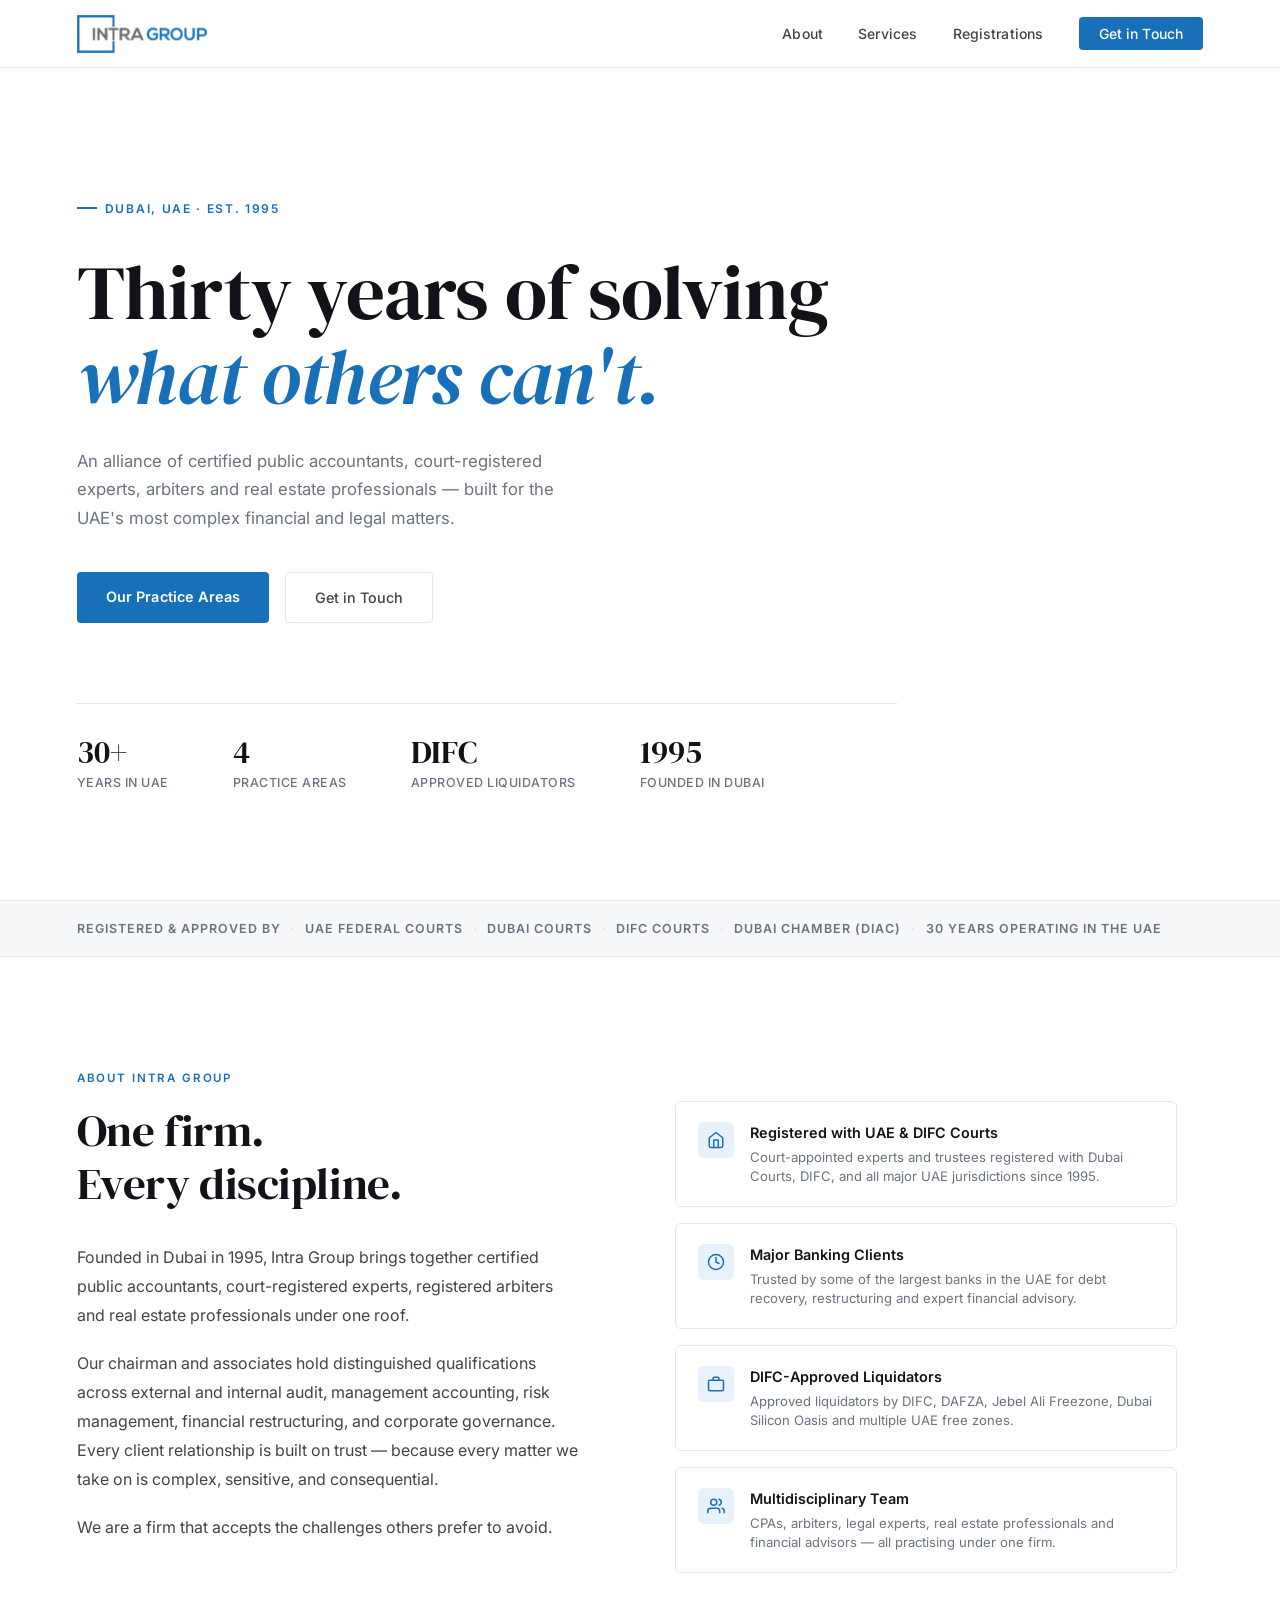
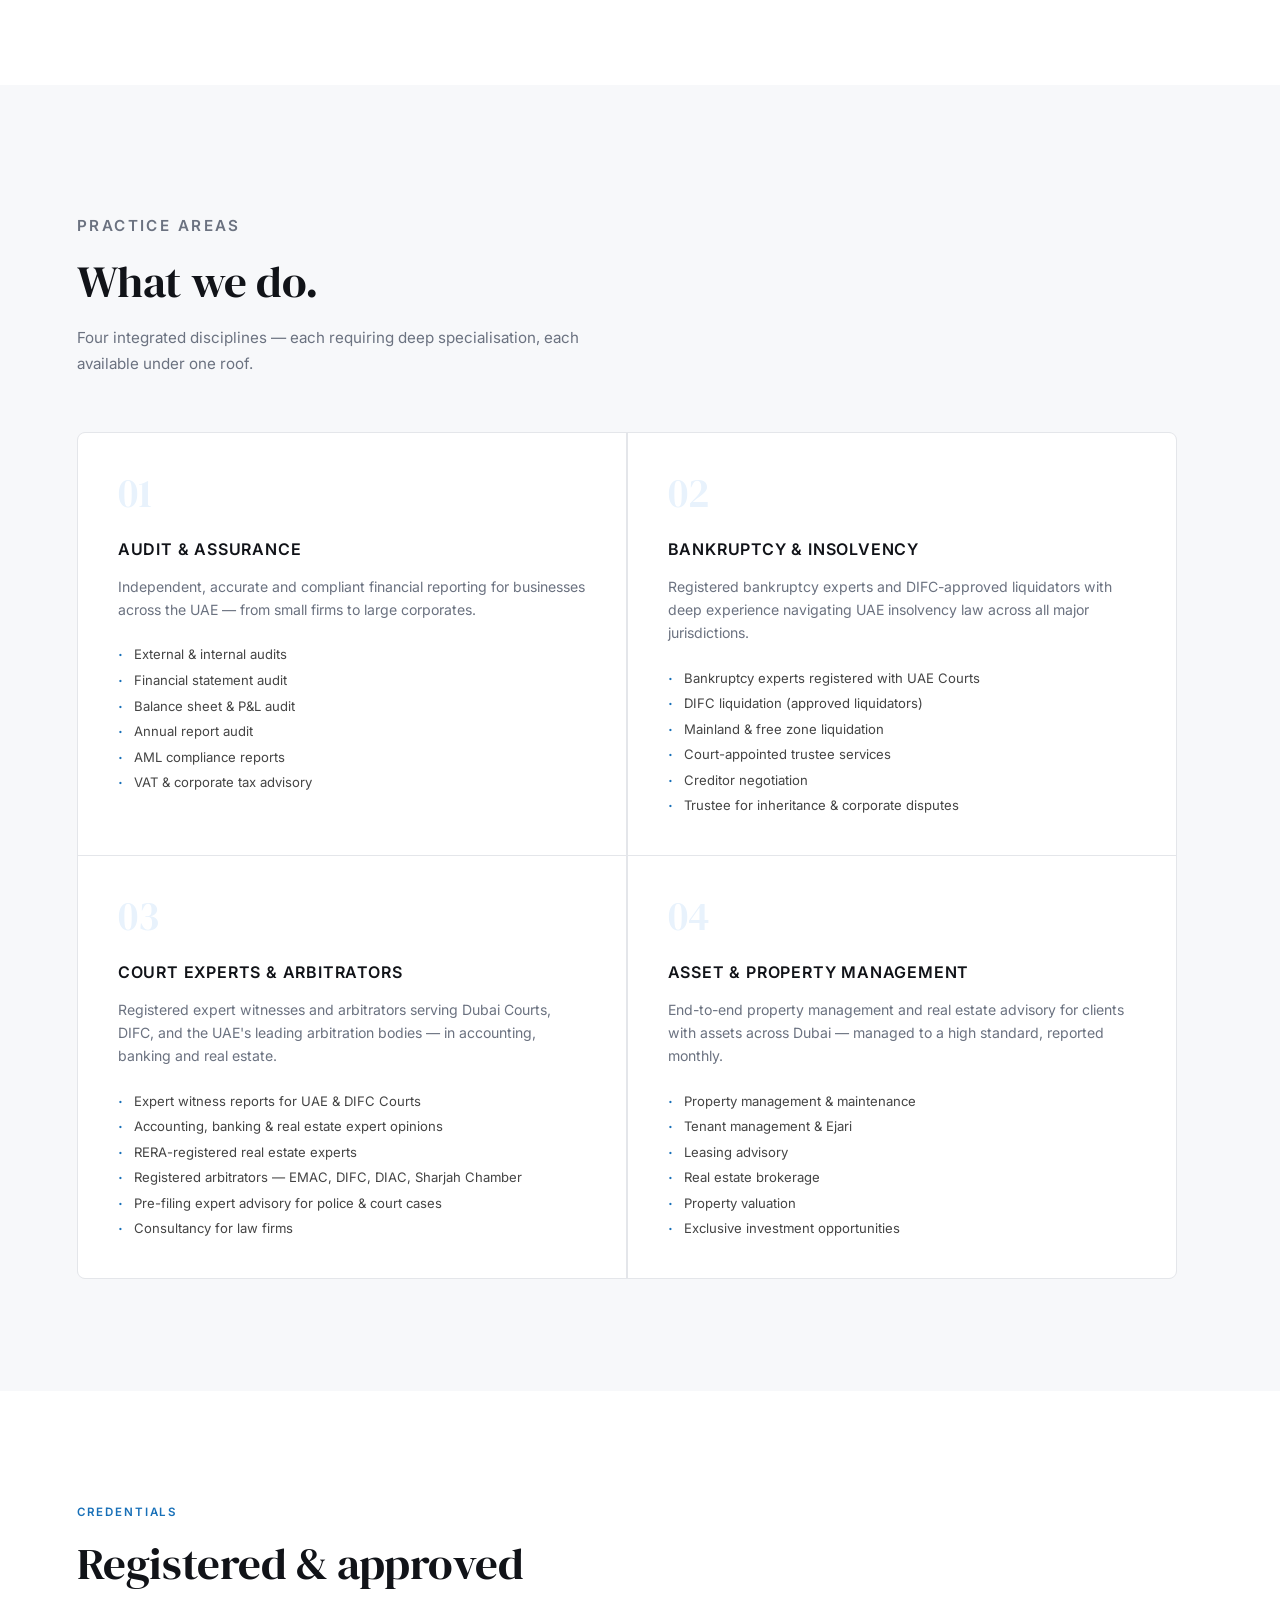
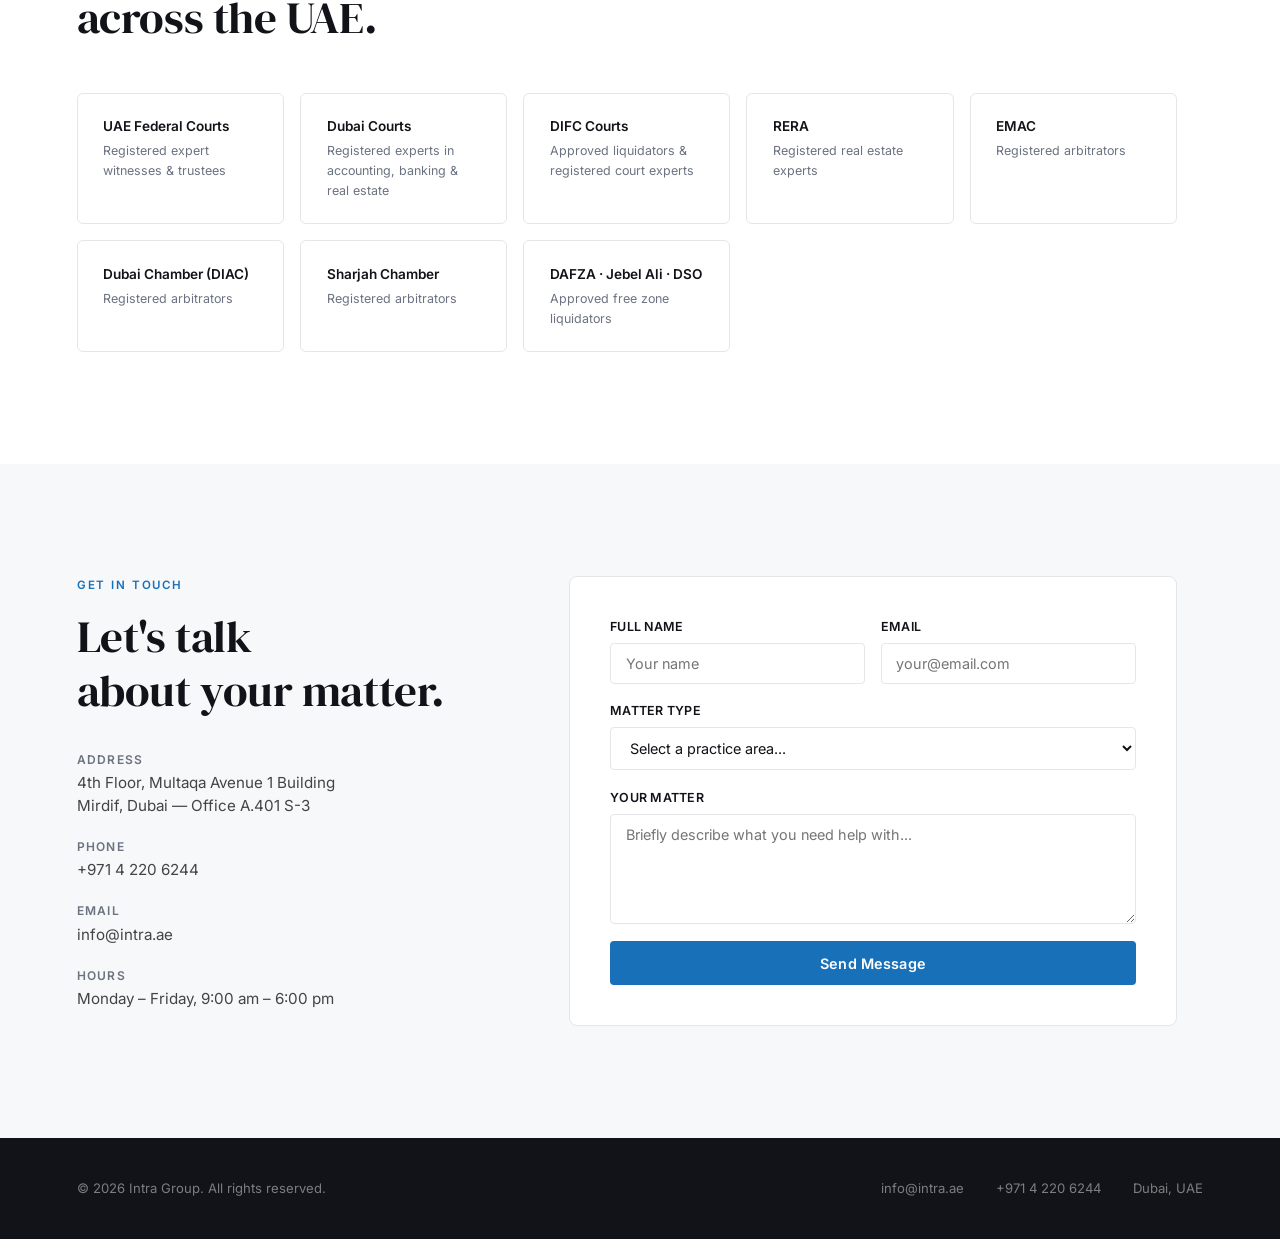
==== commit 7dc81d28: "Update index.html: redesign content, SEO meta, styling" ====
--- a/index.html
+++ b/index.html
@@ -3,20 +3,26 @@
 <head>
   <meta charset="UTF-8" />
   <meta name="viewport" content="width=device-width, initial-scale=1.0" />
-  <title>Intra Group | Bankruptcy | DIFC Liquidation | Auditing | Dubai</title>
-  <meta name="description" content="Intra Group is an alliance of CPAs, Arbiters and Financial, Accounting, Banking and Real Estate Experts providing UAE businesses with value-added solutions since 1995." />
-  <link href="https://fonts.googleapis.com/css2?family=Inter:wght@300;400;500;600;700&display=swap" rel="stylesheet" />
+  <title>Intra Group | Bankruptcy | DIFC Liquidation | Court Experts | Auditing | Dubai</title>
+  <meta name="description" content="Intra Group — 30 years of financial and legal expertise in the UAE. DIFC-approved liquidators, court-appointed experts in accounting, banking and real estate, registered arbitrators, and audit professionals serving Dubai Courts since 1995." />
+  <meta name="keywords" content="DIFC liquidation Dubai, bankruptcy UAE, court expert witness accounting, arbitration Dubai, DIFC approved liquidator, audit firm Dubai, expert witness UAE, court appointed expert Dubai, bankruptcy trustee UAE" />
+  <link rel="preconnect" href="https://fonts.googleapis.com" />
+  <link rel="preconnect" href="https://fonts.gstatic.com" crossorigin />
+  <link href="https://fonts.googleapis.com/css2?family=DM+Serif+Display:ital@0;1&family=Inter:wght@300;400;500;600&display=swap" rel="stylesheet" />
   <style>
     *, *::before, *::after { box-sizing: border-box; margin: 0; padding: 0; }
 
     :root {
       --blue: #1870b8;
       --blue-dark: #125a96;
+      --blue-light: #e8f2fc;
       --grey: #686870;
-      --grey-light: #f5f6f8;
+      --grey-light: #f7f8fa;
+      --border: #e4e6ea;
       --white: #ffffff;
-      --text: #1a1a2e;
-      --text-light: #555;
+      --text: #111318;
+      --text-mid: #444;
+      --text-light: #6b7280;
     }
 
     html { scroll-behavior: smooth; }
@@ -25,399 +31,481 @@
       font-family: 'Inter', sans-serif;
       color: var(--text);
       line-height: 1.6;
-    }
-
-    /* ── NAVIGATION ── */
+      background: var(--white);
+      -webkit-font-smoothing: antialiased;
+    }
+
+    /* ── NAV ── */
     nav {
       position: fixed;
       top: 0; left: 0; right: 0;
       z-index: 100;
-      background: var(--white);
-      border-bottom: 1px solid #e8eaed;
+      background: rgba(255,255,255,0.96);
+      backdrop-filter: blur(8px);
+      border-bottom: 1px solid var(--border);
       display: flex;
       align-items: center;
       justify-content: space-between;
-      padding: 0 5%;
-      height: 72px;
-    }
-
-    .nav-logo {
-      display: flex;
+      padding: 0 6%;
+      height: 68px;
+    }
+
+    .nav-logo img {
+      display: block;
+      height: 38px;
+      width: auto;
+    }
+    .nav-logo-text {
+      display: none;
       flex-direction: column;
       line-height: 1.1;
       text-decoration: none;
     }
-    .nav-logo span:first-child {
-      font-size: 1.4rem;
+    .nav-logo-text span:first-child {
+      font-size: 1.3rem;
       font-weight: 700;
       color: var(--blue);
       letter-spacing: 0.04em;
     }
-    .nav-logo span:last-child {
-      font-size: 0.85rem;
+    .nav-logo-text span:last-child {
+      font-size: 0.78rem;
       font-weight: 600;
       color: var(--grey);
-      letter-spacing: 0.12em;
+      letter-spacing: 0.14em;
       text-transform: uppercase;
     }
 
     .nav-links {
       display: flex;
-      gap: 2rem;
+      gap: 2.2rem;
       list-style: none;
+      align-items: center;
     }
     .nav-links a {
       text-decoration: none;
-      font-size: 0.9rem;
+      font-size: 0.875rem;
       font-weight: 500;
-      color: var(--grey);
+      color: var(--text-mid);
       transition: color 0.2s;
+      letter-spacing: 0.01em;
     }
     .nav-links a:hover { color: var(--blue); }
-
-    .nav-cta {
+    .nav-links .nav-cta {
       background: var(--blue);
       color: var(--white) !important;
-      padding: 0.5rem 1.2rem;
+      padding: 0.5rem 1.25rem;
       border-radius: 4px;
       transition: background 0.2s !important;
     }
-    .nav-cta:hover { background: var(--blue-dark) !important; color: var(--white) !important; }
+    .nav-links .nav-cta:hover { background: var(--blue-dark) !important; }
 
     /* ── HERO ── */
     #home {
-      padding-top: 72px;
+      padding-top: 68px;
       min-height: 100vh;
-      background: linear-gradient(135deg, #0d4f8a 0%, var(--blue) 60%, #2990d8 100%);
-      display: flex;
+      display: flex;
+      flex-direction: column;
+      justify-content: center;
+      padding-left: 6%;
+      padding-right: 6%;
+      padding-bottom: 5rem;
+      background: var(--white);
+    }
+
+    .hero-inner {
+      max-width: 820px;
+      padding-top: 6rem;
+    }
+
+    .hero-tag {
+      display: inline-flex;
       align-items: center;
-      justify-content: center;
-      text-align: center;
+      gap: 0.5rem;
+      font-size: 0.75rem;
+      font-weight: 600;
+      letter-spacing: 0.14em;
+      text-transform: uppercase;
+      color: var(--blue);
+      margin-bottom: 2rem;
+    }
+    .hero-tag::before {
+      content: '';
+      display: inline-block;
+      width: 20px;
+      height: 2px;
+      background: var(--blue);
+    }
+
+    .hero-title {
+      font-family: 'DM Serif Display', Georgia, serif;
+      font-size: clamp(2.8rem, 6vw, 5rem);
+      font-weight: 400;
+      line-height: 1.1;
+      color: var(--text);
+      margin-bottom: 1.75rem;
+      letter-spacing: -0.01em;
+    }
+
+    .hero-title em {
+      font-style: italic;
+      color: var(--blue);
+    }
+
+    .hero-sub {
+      font-size: 1.05rem;
+      color: var(--text-light);
+      max-width: 520px;
+      line-height: 1.7;
+      margin-bottom: 2.5rem;
+      font-weight: 400;
+    }
+
+    .hero-actions {
+      display: flex;
+      gap: 1rem;
+      flex-wrap: wrap;
+      margin-bottom: 5rem;
+    }
+
+    .btn-primary {
+      background: var(--blue);
       color: var(--white);
-      padding-left: 5%;
-      padding-right: 5%;
-    }
-
-    .hero-content { max-width: 780px; }
-
-    .hero-eyebrow {
-      font-size: 0.8rem;
-      font-weight: 600;
-      letter-spacing: 0.18em;
-      text-transform: uppercase;
-      opacity: 0.75;
-      margin-bottom: 1.2rem;
-    }
-
-    .hero-title {
-      font-size: clamp(2.2rem, 5vw, 3.8rem);
-      font-weight: 700;
-      line-height: 1.15;
-      margin-bottom: 1.5rem;
-    }
-
-    .hero-title em {
-      font-style: normal;
-      opacity: 0.7;
-    }
-
-    .hero-sub {
-      font-size: 1.1rem;
-      opacity: 0.85;
-      max-width: 580px;
-      margin: 0 auto 2.5rem;
-      font-weight: 300;
-    }
-
-    .hero-actions { display: flex; gap: 1rem; justify-content: center; flex-wrap: wrap; }
-
-    .btn-primary {
-      background: var(--white);
-      color: var(--blue);
-      padding: 0.85rem 2rem;
+      padding: 0.8rem 1.8rem;
       border-radius: 4px;
       font-weight: 600;
-      font-size: 0.95rem;
+      font-size: 0.9rem;
       text-decoration: none;
-      transition: transform 0.2s, box-shadow 0.2s;
-    }
-    .btn-primary:hover { transform: translateY(-2px); box-shadow: 0 8px 24px rgba(0,0,0,0.15); }
-
-    .btn-outline {
-      border: 2px solid rgba(255,255,255,0.6);
-      color: var(--white);
-      padding: 0.85rem 2rem;
+      transition: background 0.2s, transform 0.2s;
+      letter-spacing: 0.01em;
+    }
+    .btn-primary:hover { background: var(--blue-dark); transform: translateY(-1px); }
+
+    .btn-ghost {
+      color: var(--text-mid);
+      padding: 0.8rem 1.8rem;
       border-radius: 4px;
       font-weight: 500;
-      font-size: 0.95rem;
+      font-size: 0.9rem;
       text-decoration: none;
-      transition: background 0.2s, border-color 0.2s;
-    }
-    .btn-outline:hover { background: rgba(255,255,255,0.1); border-color: white; }
-
+      border: 1px solid var(--border);
+      transition: border-color 0.2s, color 0.2s;
+    }
+    .btn-ghost:hover { border-color: var(--blue); color: var(--blue); }
+
+    /* ── STATS STRIP ── */
     .hero-stats {
       display: flex;
-      gap: 3rem;
-      justify-content: center;
-      margin-top: 4rem;
-      padding-top: 2.5rem;
-      border-top: 1px solid rgba(255,255,255,0.2);
+      gap: 0;
+      border-top: 1px solid var(--border);
+      padding-top: 2rem;
       flex-wrap: wrap;
-    }
-    .stat-item { text-align: center; }
-    .stat-number { font-size: 2rem; font-weight: 700; }
-    .stat-label { font-size: 0.8rem; opacity: 0.7; letter-spacing: 0.05em; margin-top: 0.25rem; }
+      gap: 2rem 4rem;
+    }
+    .stat-item {}
+    .stat-number {
+      font-family: 'DM Serif Display', Georgia, serif;
+      font-size: 2rem;
+      color: var(--text);
+      line-height: 1;
+      margin-bottom: 0.3rem;
+    }
+    .stat-label {
+      font-size: 0.78rem;
+      color: var(--text-light);
+      letter-spacing: 0.04em;
+      text-transform: uppercase;
+      font-weight: 500;
+    }
+
+    /* ── TRUST STRIP ── */
+    .trust-strip {
+      background: var(--grey-light);
+      border-top: 1px solid var(--border);
+      border-bottom: 1px solid var(--border);
+      padding: 1.1rem 6%;
+      display: flex;
+      align-items: center;
+      gap: 0.6rem;
+      flex-wrap: wrap;
+      font-size: 0.78rem;
+      font-weight: 600;
+      color: var(--text-light);
+      letter-spacing: 0.08em;
+      text-transform: uppercase;
+    }
+    .trust-strip span { color: var(--border); }
 
     /* ── SECTIONS ── */
-    section { padding: 6rem 5%; }
-    .section-label {
-      font-size: 0.75rem;
-      font-weight: 600;
-      letter-spacing: 0.18em;
+    section { padding: 7rem 6%; }
+
+    .section-tag {
+      font-size: 0.72rem;
+      font-weight: 600;
+      letter-spacing: 0.16em;
       text-transform: uppercase;
       color: var(--blue);
-      margin-bottom: 0.75rem;
-    }
+      margin-bottom: 1rem;
+    }
+
     .section-title {
-      font-size: clamp(1.8rem, 3vw, 2.6rem);
-      font-weight: 700;
+      font-family: 'DM Serif Display', Georgia, serif;
+      font-size: clamp(1.9rem, 3.5vw, 2.8rem);
+      font-weight: 400;
       color: var(--text);
-      margin-bottom: 1.2rem;
       line-height: 1.2;
-    }
-    .section-sub {
-      font-size: 1rem;
-      color: var(--text-light);
-      max-width: 580px;
-      margin-bottom: 3rem;
+      letter-spacing: -0.01em;
     }
 
     /* ── ABOUT ── */
-    #about { background: var(--grey-light); }
+    #about { background: var(--white); }
 
     .about-grid {
       display: grid;
       grid-template-columns: 1fr 1fr;
-      gap: 5rem;
+      gap: 6rem;
+      align-items: start;
+      max-width: 1100px;
+    }
+
+    .about-body {
+      margin-top: 2rem;
+    }
+    .about-body p {
+      color: var(--text-mid);
+      font-size: 1rem;
+      line-height: 1.8;
+      margin-bottom: 1.25rem;
+    }
+    .about-body p:last-child { margin-bottom: 0; }
+
+    .about-credentials {
+      margin-top: 2rem;
+      display: flex;
+      flex-direction: column;
+      gap: 1rem;
+    }
+
+    .credential {
+      display: flex;
+      align-items: flex-start;
+      gap: 1rem;
+      padding: 1.2rem 1.4rem;
+      border: 1px solid var(--border);
+      border-radius: 6px;
+      background: var(--white);
+      transition: border-color 0.2s;
+    }
+    .credential:hover { border-color: var(--blue); }
+
+    .credential-icon {
+      width: 36px;
+      height: 36px;
+      background: var(--blue-light);
+      border-radius: 6px;
+      display: flex;
       align-items: center;
+      justify-content: center;
+      flex-shrink: 0;
+      margin-top: 1px;
+    }
+
+    .credential-text h4 {
+      font-size: 0.9rem;
+      font-weight: 600;
+      color: var(--text);
+      margin-bottom: 0.2rem;
+    }
+    .credential-text p {
+      font-size: 0.82rem;
+      color: var(--text-light);
+      line-height: 1.5;
+      margin: 0;
+    }
+
+    /* ── PILLARS ── */
+    #services { background: var(--grey-light); }
+
+    .pillars-header {
+      max-width: 560px;
+      margin-bottom: 3.5rem;
+    }
+    .pillars-header .section-title { margin-top: 1rem; }
+    .pillars-header p {
+      margin-top: 1rem;
+      font-size: 0.95rem;
+      color: var(--text-light);
+      line-height: 1.7;
+    }
+
+    .pillars-grid {
+      display: grid;
+      grid-template-columns: repeat(2, 1fr);
+      gap: 1.5px;
+      background: var(--border);
+      border: 1px solid var(--border);
+      border-radius: 8px;
+      overflow: hidden;
       max-width: 1100px;
-      margin: 0 auto;
-    }
-
-    .about-text p {
-      color: var(--text-light);
-      margin-bottom: 1.2rem;
+    }
+
+    .pillar {
+      background: var(--white);
+      padding: 2.5rem;
+      transition: background 0.2s;
+    }
+    .pillar:hover { background: #fafbff; }
+
+    .pillar-number {
+      font-family: 'DM Serif Display', Georgia, serif;
+      font-size: 2.5rem;
+      color: var(--blue-light);
+      line-height: 1;
+      margin-bottom: 1.5rem;
+    }
+
+    .pillar h3 {
       font-size: 1rem;
-    }
-
-    .about-highlights {
-      display: flex;
-      flex-direction: column;
-      gap: 1.5rem;
-    }
-
-    .highlight-card {
-      background: var(--white);
-      border-left: 4px solid var(--blue);
-      padding: 1.2rem 1.5rem;
-      border-radius: 0 6px 6px 0;
-    }
-    .highlight-card h4 {
-      font-size: 0.95rem;
       font-weight: 600;
       color: var(--text);
-      margin-bottom: 0.3rem;
-    }
-    .highlight-card p {
+      text-transform: uppercase;
+      letter-spacing: 0.05em;
+      margin-bottom: 0.75rem;
+    }
+
+    .pillar-desc {
       font-size: 0.88rem;
       color: var(--text-light);
-    }
-
-    /* ── SERVICE OVERVIEW CARDS ── */
-    #services-overview { background: var(--white); }
-
-    .services-grid {
-      display: grid;
-      grid-template-columns: repeat(auto-fit, minmax(240px, 1fr));
-      gap: 1.5rem;
-      max-width: 1100px;
-      margin: 0 auto;
-    }
-
-    .service-card {
-      border: 1px solid #e8eaed;
-      border-radius: 8px;
-      padding: 2rem;
-      transition: border-color 0.2s, box-shadow 0.2s, transform 0.2s;
-      cursor: default;
-    }
-    .service-card:hover {
-      border-color: var(--blue);
-      box-shadow: 0 8px 32px rgba(24,112,184,0.1);
-      transform: translateY(-3px);
-    }
-    .service-icon {
-      width: 48px;
-      height: 48px;
-      background: #e8f2fc;
-      border-radius: 10px;
-      display: flex;
-      align-items: center;
-      justify-content: center;
-      margin-bottom: 1.2rem;
-      font-size: 1.4rem;
-    }
-    .service-card h3 {
-      font-size: 1rem;
-      font-weight: 600;
-      color: var(--text);
-      margin-bottom: 0.6rem;
-      text-transform: uppercase;
-      letter-spacing: 0.04em;
-    }
-    .service-card p {
-      font-size: 0.88rem;
-      color: var(--text-light);
-      line-height: 1.6;
-    }
-    .service-link {
-      display: inline-block;
-      margin-top: 1rem;
-      font-size: 0.85rem;
-      font-weight: 600;
-      color: var(--blue);
-      text-decoration: none;
-    }
-    .service-link:hover { text-decoration: underline; }
-
-    /* ── DETAILED SERVICES ── */
-    #services { background: var(--grey-light); }
-
-    .services-detail-grid {
-      display: grid;
-      grid-template-columns: repeat(auto-fit, minmax(280px, 1fr));
-      gap: 1.5rem;
-      max-width: 1100px;
-      margin: 0 auto;
-    }
-
-    .detail-card {
-      background: var(--white);
-      border-radius: 8px;
-      padding: 1.8rem;
-    }
-    .detail-card h3 {
-      font-size: 0.9rem;
-      font-weight: 700;
-      color: var(--blue);
-      text-transform: uppercase;
-      letter-spacing: 0.06em;
-      margin-bottom: 1rem;
-      padding-bottom: 0.75rem;
-      border-bottom: 2px solid #e8f2fc;
-    }
-    .detail-card ul { list-style: none; }
-    .detail-card ul li {
-      font-size: 0.88rem;
-      color: var(--text-light);
-      padding: 0.4rem 0;
-      padding-left: 1.1rem;
+      line-height: 1.65;
+      margin-bottom: 1.5rem;
+    }
+
+    .pillar-services {
+      list-style: none;
+      display: flex;
+      flex-direction: column;
+      gap: 0.45rem;
+    }
+    .pillar-services li {
+      font-size: 0.82rem;
+      color: var(--text-mid);
+      padding-left: 1rem;
       position: relative;
-    }
-    .detail-card ul li::before {
-      content: '→';
+      line-height: 1.4;
+    }
+    .pillar-services li::before {
+      content: '·';
       position: absolute;
       left: 0;
       color: var(--blue);
-      font-size: 0.75rem;
-    }
-
-    /* ── BANKRUPTCY HIGHLIGHT ── */
-    #bankruptcy {
-      background: linear-gradient(135deg, #0d4f8a, var(--blue));
-      color: var(--white);
-      text-align: center;
-    }
-    #bankruptcy .section-label { color: rgba(255,255,255,0.6); }
-    #bankruptcy .section-title { color: var(--white); margin: 0 auto 1.2rem; max-width: 700px; }
-    #bankruptcy .section-sub { color: rgba(255,255,255,0.8); margin: 0 auto 2.5rem; }
-
-    .bankruptcy-grid {
+      font-size: 1.1rem;
+      line-height: 1.1;
+    }
+
+    /* ── REGISTRATIONS ── */
+    #registrations { background: var(--white); }
+
+    .reg-grid {
       display: grid;
       grid-template-columns: repeat(auto-fit, minmax(200px, 1fr));
       gap: 1rem;
-      max-width: 900px;
-      margin: 0 auto 2.5rem;
-    }
-    .bk-item {
-      background: rgba(255,255,255,0.1);
-      border: 1px solid rgba(255,255,255,0.2);
+      max-width: 1100px;
+      margin-top: 3rem;
+    }
+
+    .reg-item {
+      border: 1px solid var(--border);
       border-radius: 6px;
-      padding: 1.2rem;
-      font-size: 0.9rem;
-      font-weight: 500;
+      padding: 1.4rem 1.6rem;
+      background: var(--white);
+    }
+
+    .reg-body {
+      font-size: 0.85rem;
+      font-weight: 600;
+      color: var(--text);
+      margin-bottom: 0.2rem;
+    }
+    .reg-sub {
+      font-size: 0.78rem;
+      color: var(--text-light);
     }
 
     /* ── CONTACT ── */
-    #contact { background: var(--white); }
+    #contact { background: var(--grey-light); }
 
     .contact-grid {
       display: grid;
-      grid-template-columns: 1fr 1fr;
-      gap: 5rem;
-      max-width: 1000px;
-      margin: 0 auto;
-    }
-
-    .contact-info h3 {
-      font-size: 1rem;
+      grid-template-columns: 1fr 1.4fr;
+      gap: 6rem;
+      max-width: 1100px;
+      align-items: start;
+    }
+
+    .contact-left {}
+    .contact-left .section-title { margin-top: 1rem; margin-bottom: 2rem; }
+
+    .contact-details {
+      display: flex;
+      flex-direction: column;
+      gap: 1.2rem;
+    }
+    .contact-line {
+      display: flex;
+      flex-direction: column;
+      gap: 0.2rem;
+    }
+    .contact-line strong {
+      font-size: 0.75rem;
+      font-weight: 600;
+      text-transform: uppercase;
+      letter-spacing: 0.1em;
+      color: var(--text-light);
+    }
+    .contact-line a, .contact-line span {
+      font-size: 0.95rem;
+      color: var(--text-mid);
+      text-decoration: none;
+      line-height: 1.5;
+    }
+    .contact-line a:hover { color: var(--blue); }
+
+    .contact-form {
+      background: var(--white);
+      border: 1px solid var(--border);
+      border-radius: 8px;
+      padding: 2.5rem;
+      display: flex;
+      flex-direction: column;
+      gap: 1.1rem;
+    }
+
+    .form-row { display: grid; grid-template-columns: 1fr 1fr; gap: 1rem; }
+
+    .form-group { display: flex; flex-direction: column; gap: 0.35rem; }
+    .form-group label {
+      font-size: 0.78rem;
       font-weight: 600;
       color: var(--text);
-      margin-bottom: 1.5rem;
-    }
-
-    .contact-item {
-      display: flex;
-      gap: 1rem;
-      margin-bottom: 1.5rem;
-      align-items: flex-start;
-    }
-    .contact-item-icon {
-      width: 40px;
-      height: 40px;
-      background: #e8f2fc;
-      border-radius: 8px;
-      display: flex;
-      align-items: center;
-      justify-content: center;
-      flex-shrink: 0;
-      font-size: 1rem;
-    }
-    .contact-item-text { font-size: 0.9rem; color: var(--text-light); }
-    .contact-item-text strong { display: block; color: var(--text); font-size: 0.85rem; margin-bottom: 0.2rem; }
-
-    .contact-form { display: flex; flex-direction: column; gap: 1rem; }
-
-    .form-row { display: grid; grid-template-columns: 1fr 1fr; gap: 1rem; }
-
-    .form-group { display: flex; flex-direction: column; gap: 0.4rem; }
-    .form-group label { font-size: 0.82rem; font-weight: 500; color: var(--text); }
+      letter-spacing: 0.02em;
+      text-transform: uppercase;
+    }
     .form-group input,
     .form-group textarea,
     .form-group select {
       padding: 0.7rem 0.9rem;
-      border: 1px solid #d1d5db;
+      border: 1px solid var(--border);
       border-radius: 4px;
       font-size: 0.9rem;
       font-family: inherit;
       color: var(--text);
+      background: var(--white);
       transition: border-color 0.2s;
       outline: none;
     }
     .form-group input:focus,
     .form-group textarea:focus,
     .form-group select:focus { border-color: var(--blue); }
-    .form-group textarea { resize: vertical; min-height: 100px; }
+    .form-group textarea { resize: vertical; min-height: 110px; }
 
     .btn-submit {
       background: var(--blue);
@@ -425,338 +513,326 @@
       border: none;
       padding: 0.85rem 2rem;
       border-radius: 4px;
-      font-size: 0.95rem;
+      font-size: 0.9rem;
       font-weight: 600;
       cursor: pointer;
       transition: background 0.2s;
       font-family: inherit;
+      letter-spacing: 0.01em;
+      width: 100%;
     }
     .btn-submit:hover { background: var(--blue-dark); }
 
     /* ── FOOTER ── */
     footer {
-      background: #0d1a2e;
-      color: rgba(255,255,255,0.6);
-      text-align: center;
-      padding: 2rem 5%;
-      font-size: 0.85rem;
-    }
-    footer a { color: rgba(255,255,255,0.6); text-decoration: none; }
-    footer a:hover { color: white; }
+      background: var(--text);
+      color: rgba(255,255,255,0.45);
+      padding: 2.5rem 6%;
+      display: flex;
+      align-items: center;
+      justify-content: space-between;
+      flex-wrap: wrap;
+      gap: 1rem;
+      font-size: 0.82rem;
+    }
+    footer a { color: rgba(255,255,255,0.45); text-decoration: none; }
+    footer a:hover { color: rgba(255,255,255,0.8); }
+    .footer-right { display: flex; gap: 2rem; }
 
     /* ── RESPONSIVE ── */
-    @media (max-width: 768px) {
-      nav { padding: 0 4%; }
+    @media (max-width: 900px) {
+      nav { padding: 0 5%; }
       .nav-links { display: none; }
+      #home, section { padding-left: 5%; padding-right: 5%; }
+      .trust-strip { padding: 1rem 5%; }
       .about-grid,
-      .contact-grid { grid-template-columns: 1fr; gap: 2.5rem; }
+      .contact-grid { grid-template-columns: 1fr; gap: 3rem; }
+      .pillars-grid { grid-template-columns: 1fr; }
       .form-row { grid-template-columns: 1fr; }
-      section { padding: 4rem 5%; }
-      .hero-stats { gap: 1.5rem; }
+      section { padding-top: 5rem; padding-bottom: 5rem; }
+      footer { flex-direction: column; gap: 0.5rem; }
+      .footer-right { gap: 1.5rem; }
     }
   </style>
 </head>
 <body>
 
-  <!-- NAVIGATION -->
+  <!-- NAV -->
   <nav>
     <a href="#home" class="nav-logo">
-      <img src="INTRA2017K2B/PNG HORIZONTAL/1x/HCOLORAsset 1.png" alt="Intra Group" height="40" style="display:block;" onerror="this.style.display='none';this.nextElementSibling.style.display='flex';" />
-      <span class="nav-logo-fallback" style="display:none;flex-direction:column;line-height:1.1;">
-        <span style="font-size:1.4rem;font-weight:700;color:#1870b8;letter-spacing:0.04em;">INTRA</span>
-        <span style="font-size:0.85rem;font-weight:600;color:#686870;letter-spacing:0.12em;text-transform:uppercase;">GROUP</span>
+      <img
+        src="INTRA2017K2B/PNG HORIZONTAL/1x/HCOLORAsset 1.png"
+        alt="Intra Group"
+        onerror="this.style.display='none'; this.parentElement.querySelector('.nav-logo-text').style.display='flex';"
+      />
+      <span class="nav-logo-text">
+        <span>INTRA</span>
+        <span>GROUP</span>
       </span>
     </a>
     <ul class="nav-links">
-      <li><a href="#home">Home</a></li>
       <li><a href="#about">About</a></li>
-      <li><a href="#services-overview">Services</a></li>
-      <li><a href="#bankruptcy">Bankruptcy</a></li>
-      <li><a href="#contact" class="nav-cta">Contact Us</a></li>
+      <li><a href="#services">Services</a></li>
+      <li><a href="#registrations">Registrations</a></li>
+      <li><a href="#contact" class="nav-cta">Get in Touch</a></li>
     </ul>
   </nav>
 
   <!-- HERO -->
   <section id="home">
-    <div class="hero-content">
-      <p class="hero-eyebrow">Established 1995 · Dubai, UAE</p>
-      <h1 class="hero-title">An Alliance of <em>Financial &</em> Legal Experts</h1>
-      <p class="hero-sub">Intra Group brings together Certified Public Accountants, Arbiters and Financial, Accounting, Banking and Real Estate Experts — delivering value-added solutions to the UAE business community.</p>
+    <div class="hero-inner">
+      <p class="hero-tag">Dubai, UAE · Est. 1995</p>
+      <h1 class="hero-title">Thirty years of solving<br><em>what others can't.</em></h1>
+      <p class="hero-sub">An alliance of certified public accountants, court-registered experts, arbiters and real estate professionals — built for the UAE's most complex financial and legal matters.</p>
       <div class="hero-actions">
-        <a href="#services-overview" class="btn-primary">Our Services</a>
-        <a href="#contact" class="btn-outline">Get in Touch</a>
+        <a href="#services" class="btn-primary">Our Practice Areas</a>
+        <a href="#contact" class="btn-ghost">Get in Touch</a>
       </div>
       <div class="hero-stats">
         <div class="stat-item">
           <div class="stat-number">30+</div>
-          <div class="stat-label">Years of Experience</div>
+          <div class="stat-label">Years in UAE</div>
         </div>
         <div class="stat-item">
-          <div class="stat-number">10+</div>
+          <div class="stat-number">4</div>
           <div class="stat-label">Practice Areas</div>
-        </div>
-        <div class="stat-item">
-          <div class="stat-number">UAE</div>
-          <div class="stat-label">Courts Registered</div>
         </div>
         <div class="stat-item">
           <div class="stat-number">DIFC</div>
           <div class="stat-label">Approved Liquidators</div>
         </div>
+        <div class="stat-item">
+          <div class="stat-number">1995</div>
+          <div class="stat-label">Founded in Dubai</div>
+        </div>
       </div>
     </div>
   </section>
+
+  <!-- TRUST STRIP -->
+  <div class="trust-strip">
+    Registered &amp; Approved by
+    <span>·</span> UAE Federal Courts
+    <span>·</span> Dubai Courts
+    <span>·</span> DIFC Courts
+    <span>·</span> Dubai Chamber (DIAC)
+    <span>·</span> 30 Years Operating in the UAE
+  </div>
 
   <!-- ABOUT -->
   <section id="about">
     <div class="about-grid">
-      <div class="about-text">
-        <p class="section-label">About Intra Group</p>
-        <h2 class="section-title">30 Years of Trust &amp; Excellence</h2>
-        <p>With 30 years of experience since 1995, our Chairman and all our staff have distinguished qualifications and extensive experience in External/Internal Audit, Management Accounting, Risk Management, Financial Restructuring, and Corporate Governance.</p>
-        <p>The efforts of all our associates are directly focused on creating a trust-based relationship with every client — because every client is important to the group.</p>
-        <p>Today, Intra Group is a highly diversified enterprise. We pursue boundless dreams by accepting the challenges that others prefer to avoid, and believe that a strong will and limitless effort can overcome any obstacle.</p>
-      </div>
-      <div class="about-highlights">
-        <div class="highlight-card">
-          <h4>Registered with UAE Courts</h4>
-          <p>Bankruptcy experts, liquidators, and expert witnesses registered with Dubai Courts, DIFC, and all major UAE jurisdictions.</p>
-        </div>
-        <div class="highlight-card">
-          <h4>Major Banking Clients</h4>
-          <p>Counting some of the biggest banks in the UAE as clients, and a key partner on Dubai Courts' Al Hasilah initiative.</p>
-        </div>
-        <div class="highlight-card">
-          <h4>Multidisciplinary Team</h4>
-          <p>CPAs, arbiters, legal experts, real estate professionals and financial advisors — all under one roof.</p>
+      <div>
+        <p class="section-tag">About Intra Group</p>
+        <h2 class="section-title">One firm.<br>Every discipline.</h2>
+        <div class="about-body">
+          <p>Founded in Dubai in 1995, Intra Group brings together certified public accountants, court-registered experts, registered arbiters and real estate professionals under one roof.</p>
+          <p>Our chairman and associates hold distinguished qualifications across external and internal audit, management accounting, risk management, financial restructuring, and corporate governance. Every client relationship is built on trust — because every matter we take on is complex, sensitive, and consequential.</p>
+          <p>We are a firm that accepts the challenges others prefer to avoid.</p>
+        </div>
+      </div>
+      <div class="about-credentials">
+        <div class="credential">
+          <div class="credential-icon">
+            <svg width="18" height="18" viewBox="0 0 24 24" fill="none" stroke="#1870b8" stroke-width="2" stroke-linecap="round" stroke-linejoin="round"><path d="M3 9l9-7 9 7v11a2 2 0 0 1-2 2H5a2 2 0 0 1-2-2z"/><polyline points="9 22 9 12 15 12 15 22"/></svg>
+          </div>
+          <div class="credential-text">
+            <h4>Registered with UAE &amp; DIFC Courts</h4>
+            <p>Court-appointed experts and trustees registered with Dubai Courts, DIFC, and all major UAE jurisdictions since 1995.</p>
+          </div>
+        </div>
+        <div class="credential">
+          <div class="credential-icon">
+            <svg width="18" height="18" viewBox="0 0 24 24" fill="none" stroke="#1870b8" stroke-width="2" stroke-linecap="round" stroke-linejoin="round"><circle cx="12" cy="12" r="10"/><polyline points="12 6 12 12 16 14"/></svg>
+          </div>
+          <div class="credential-text">
+            <h4>Major Banking Clients</h4>
+            <p>Trusted by some of the largest banks in the UAE for debt recovery, restructuring and expert financial advisory.</p>
+          </div>
+        </div>
+        <div class="credential">
+          <div class="credential-icon">
+            <svg width="18" height="18" viewBox="0 0 24 24" fill="none" stroke="#1870b8" stroke-width="2" stroke-linecap="round" stroke-linejoin="round"><rect x="2" y="7" width="20" height="14" rx="2"/><path d="M16 7V5a2 2 0 0 0-2-2h-4a2 2 0 0 0-2 2v2"/></svg>
+          </div>
+          <div class="credential-text">
+            <h4>DIFC-Approved Liquidators</h4>
+            <p>Approved liquidators by DIFC, DAFZA, Jebel Ali Freezone, Dubai Silicon Oasis and multiple UAE free zones.</p>
+          </div>
+        </div>
+        <div class="credential">
+          <div class="credential-icon">
+            <svg width="18" height="18" viewBox="0 0 24 24" fill="none" stroke="#1870b8" stroke-width="2" stroke-linecap="round" stroke-linejoin="round"><path d="M17 21v-2a4 4 0 0 0-4-4H5a4 4 0 0 0-4 4v2"/><circle cx="9" cy="7" r="4"/><path d="M23 21v-2a4 4 0 0 0-3-3.87"/><path d="M16 3.13a4 4 0 0 1 0 7.75"/></svg>
+          </div>
+          <div class="credential-text">
+            <h4>Multidisciplinary Team</h4>
+            <p>CPAs, arbiters, legal experts, real estate professionals and financial advisors — all practising under one firm.</p>
+          </div>
         </div>
       </div>
     </div>
   </section>
 
-  <!-- SERVICE OVERVIEW CARDS -->
-  <section id="services-overview">
-    <div style="max-width:1100px; margin:0 auto;">
-      <p class="section-label">What We Do</p>
-      <h2 class="section-title">Our Core Practices</h2>
-      <p class="section-sub">Four integrated practice areas delivering comprehensive financial, legal and advisory solutions to businesses across the UAE.</p>
+  <!-- PILLARS -->
+  <section id="services">
+    <div class="pillars-header">
+      <p class="section-tag">Practice Areas</p>
+      <h2 class="section-title">What we do.</h2>
+      <p>Four integrated disciplines — each requiring deep specialisation, each available under one roof.</p>
     </div>
-    <div class="services-grid">
-      <div class="service-card">
-        <div class="service-icon"><svg width="22" height="22" viewBox="0 0 24 24" fill="none" stroke="#1870b8" stroke-width="2" stroke-linecap="round" stroke-linejoin="round"><rect x="3" y="3" width="18" height="18" rx="2"/><path d="M3 9h18M9 21V9"/></svg></div>
-        <h3>Audit + Assurance</h3>
-        <p>Providing Accounting, External &amp; Internal Audits, advisory services, and VAT preparation for companies of all sizes.</p>
-        <a href="#services" class="service-link">Learn more →</a>
-      </div>
-      <div class="service-card">
-        <div class="service-icon"><svg width="22" height="22" viewBox="0 0 24 24" fill="none" stroke="#1870b8" stroke-width="2" stroke-linecap="round" stroke-linejoin="round"><path d="M12 2v4M6.3 6.3l-2.8-2.8M17.7 6.3l2.8-2.8M3 12h4M17 12h4M6.3 17.7l-2.8 2.8M17.7 17.7l2.8 2.8M12 18v4"/><circle cx="12" cy="12" r="4"/></svg></div>
-        <h3>Experts</h3>
-        <p>Consulting for Law Firms, Citizens &amp; Courts in UAE including Dubai Courts &amp; DIFC as Expert Witnesses in Accounting, Banking &amp; Real Estate.</p>
-        <a href="#services" class="service-link">Learn more →</a>
-      </div>
-      <div class="service-card">
-        <div class="service-icon"><svg width="22" height="22" viewBox="0 0 24 24" fill="none" stroke="#1870b8" stroke-width="2" stroke-linecap="round" stroke-linejoin="round"><polyline points="23 4 23 10 17 10"/><path d="M20.49 15a9 9 0 1 1-2.12-9.36L23 10"/></svg></div>
-        <h3>Recovery + Restructuring</h3>
-        <p>Trusted by major UAE banks and Dubai Courts for outsourcing Debt Recovery and Restructuring through the Al Hasilah initiative.</p>
-        <a href="#services" class="service-link">Learn more →</a>
-      </div>
-      <div class="service-card">
-        <div class="service-icon"><svg width="22" height="22" viewBox="0 0 24 24" fill="none" stroke="#1870b8" stroke-width="2" stroke-linecap="round" stroke-linejoin="round"><path d="M3 9l9-7 9 7v11a2 2 0 0 1-2 2H5a2 2 0 0 1-2-2z"/><polyline points="9 22 9 12 15 12 15 22"/></svg></div>
-        <h3>Asset Management + Brokerage</h3>
-        <p>Managing a diverse portfolio of real estate across Dubai, providing Real Estate consultancy, brokerage and property management.</p>
-        <a href="#services" class="service-link">Learn more →</a>
-      </div>
+    <div class="pillars-grid">
+
+      <div class="pillar">
+        <div class="pillar-number">01</div>
+        <h3>Audit &amp; Assurance</h3>
+        <p class="pillar-desc">Independent, accurate and compliant financial reporting for businesses across the UAE — from small firms to large corporates.</p>
+        <ul class="pillar-services">
+          <li>External &amp; internal audits</li>
+          <li>Financial statement audit</li>
+          <li>Balance sheet &amp; P&amp;L audit</li>
+          <li>Annual report audit</li>
+          <li>AML compliance reports</li>
+          <li>VAT &amp; corporate tax advisory</li>
+        </ul>
+      </div>
+
+      <div class="pillar">
+        <div class="pillar-number">02</div>
+        <h3>Bankruptcy &amp; Insolvency</h3>
+        <p class="pillar-desc">Registered bankruptcy experts and DIFC-approved liquidators with deep experience navigating UAE insolvency law across all major jurisdictions.</p>
+        <ul class="pillar-services">
+          <li>Bankruptcy experts registered with UAE Courts</li>
+          <li>DIFC liquidation (approved liquidators)</li>
+          <li>Mainland &amp; free zone liquidation</li>
+          <li>Court-appointed trustee services</li>
+          <li>Creditor negotiation</li>
+          <li>Trustee for inheritance &amp; corporate disputes</li>
+        </ul>
+      </div>
+
+      <div class="pillar">
+        <div class="pillar-number">03</div>
+        <h3>Court Experts &amp; Arbitrators</h3>
+        <p class="pillar-desc">Registered expert witnesses and arbitrators serving Dubai Courts, DIFC, and the UAE's leading arbitration bodies — in accounting, banking and real estate.</p>
+        <ul class="pillar-services">
+          <li>Expert witness reports for UAE &amp; DIFC Courts</li>
+          <li>Accounting, banking &amp; real estate expert opinions</li>
+          <li>RERA-registered real estate experts</li>
+          <li>Registered arbitrators — EMAC, DIFC, DIAC, Sharjah Chamber</li>
+          <li>Pre-filing expert advisory for police &amp; court cases</li>
+          <li>Consultancy for law firms</li>
+        </ul>
+      </div>
+
+      <div class="pillar">
+        <div class="pillar-number">04</div>
+        <h3>Asset &amp; Property Management</h3>
+        <p class="pillar-desc">End-to-end property management and real estate advisory for clients with assets across Dubai — managed to a high standard, reported monthly.</p>
+        <ul class="pillar-services">
+          <li>Property management &amp; maintenance</li>
+          <li>Tenant management &amp; Ejari</li>
+          <li>Leasing advisory</li>
+          <li>Real estate brokerage</li>
+          <li>Property valuation</li>
+          <li>Exclusive investment opportunities</li>
+        </ul>
+      </div>
+
     </div>
   </section>
 
-  <!-- DETAILED SERVICES -->
-  <section id="services">
-    <div style="max-width:1100px; margin:0 auto;">
-      <p class="section-label">Full Service Range</p>
-      <h2 class="section-title">Everything We Offer</h2>
-      <p class="section-sub">From audit and assurance to bankruptcy and property management — our capabilities span the full spectrum of financial and legal advisory.</p>
-    </div>
-    <div class="services-detail-grid">
-      <div class="detail-card">
-        <h3>Audit + Assurance</h3>
-        <ul>
-          <li>Internal and External Audits</li>
-          <li>Financial Statement Audit</li>
-          <li>Balance Sheet Audit</li>
-          <li>Annual Report Audit</li>
-          <li>Profit and Loss Statement Audit</li>
-          <li>Cash Flow Statement Audit</li>
-        </ul>
-      </div>
-      <div class="detail-card">
-        <h3>AML</h3>
-        <ul>
-          <li>Specialized anti-money laundering reports</li>
-          <li>Clear summaries for judicial and regulatory authorities</li>
-        </ul>
-      </div>
-      <div class="detail-card">
-        <h3>VAT + Corporate Tax</h3>
-        <ul>
-          <li>VAT process consulting</li>
-          <li>VAT Software implementation</li>
-          <li>Process Transformation</li>
-        </ul>
-      </div>
-      <div class="detail-card">
-        <h3>Bankruptcy</h3>
-        <ul>
-          <li>Bankruptcy Experts Registered with Courts</li>
-          <li>Trustee Services</li>
-          <li>Negotiating with Creditors</li>
-          <li>Bankruptcy Consultation Services</li>
-        </ul>
-      </div>
-      <div class="detail-card">
-        <h3>Expert Reports</h3>
-        <ul>
-          <li>Accounting, Banking and Real Estate Experts</li>
-          <li>Registered with Courts, RERA and DIFC Courts</li>
-          <li>Consultancy for Law Firms and Clients</li>
-          <li>Pre-filing advice for Police and/or Court cases</li>
-        </ul>
-      </div>
-      <div class="detail-card">
-        <h3>Liquidation</h3>
-        <ul>
-          <li>Approved liquidators by UAE Courts and DIFC</li>
-          <li>DAFZA, Jebel Ali, Dubai Silicon Oasis approved</li>
-          <li>Court Appointed liquidators</li>
-          <li>Trustee Services</li>
-          <li>Inheritance &amp; Corporate Dispute Oversight</li>
-        </ul>
-      </div>
-      <div class="detail-card">
-        <h3>Arbitration</h3>
-        <ul>
-          <li>Registered with EMAC</li>
-          <li>Registered with Sharjah Chamber of Commerce</li>
-          <li>Registered with DIFC</li>
-          <li>Registered with Dubai Chamber of Commerce (DIAC)</li>
-        </ul>
-      </div>
-      <div class="detail-card">
-        <h3>Debt Collection + Restructuring</h3>
-        <ul>
-          <li>Debt Recovery for Major UAE Banks</li>
-          <li>Debt Recovery for Corporate Clients</li>
-          <li>Filing Police Cases</li>
-          <li>Debt Restructuring and Mediation</li>
-        </ul>
-      </div>
-      <div class="detail-card">
-        <h3>Corporate Finance</h3>
-        <ul>
-          <li>Consultancy for Corporate clients</li>
-          <li>Access to Finance for Corporate clients</li>
-        </ul>
-      </div>
-      <div class="detail-card">
-        <h3>Property Brokerage + Consultancy</h3>
-        <ul>
-          <li>Prime Real Estate opportunities</li>
-          <li>Exclusive Property Investment</li>
-          <li>Sale/Buy Side advisory</li>
-          <li>Property Valuation</li>
-        </ul>
-      </div>
-      <div class="detail-card">
-        <h3>Asset Management</h3>
-        <ul>
-          <li>Property Management Services</li>
-          <li>Property Maintenance</li>
-          <li>Property Security</li>
-          <li>Leasing Activities</li>
-          <li>Tenant Management</li>
-          <li>Ejari Management</li>
-          <li>Monthly Reporting to Owners</li>
-        </ul>
+  <!-- REGISTRATIONS -->
+  <section id="registrations">
+    <p class="section-tag">Credentials</p>
+    <h2 class="section-title">Registered &amp; approved<br>across the UAE.</h2>
+    <div class="reg-grid">
+      <div class="reg-item">
+        <div class="reg-body">UAE Federal Courts</div>
+        <div class="reg-sub">Registered expert witnesses &amp; trustees</div>
+      </div>
+      <div class="reg-item">
+        <div class="reg-body">Dubai Courts</div>
+        <div class="reg-sub">Registered experts in accounting, banking &amp; real estate</div>
+      </div>
+      <div class="reg-item">
+        <div class="reg-body">DIFC Courts</div>
+        <div class="reg-sub">Approved liquidators &amp; registered court experts</div>
+      </div>
+      <div class="reg-item">
+        <div class="reg-body">RERA</div>
+        <div class="reg-sub">Registered real estate experts</div>
+      </div>
+      <div class="reg-item">
+        <div class="reg-body">EMAC</div>
+        <div class="reg-sub">Registered arbitrators</div>
+      </div>
+      <div class="reg-item">
+        <div class="reg-body">Dubai Chamber (DIAC)</div>
+        <div class="reg-sub">Registered arbitrators</div>
+      </div>
+      <div class="reg-item">
+        <div class="reg-body">Sharjah Chamber</div>
+        <div class="reg-sub">Registered arbitrators</div>
+      </div>
+      <div class="reg-item">
+        <div class="reg-body">DAFZA · Jebel Ali · DSO</div>
+        <div class="reg-sub">Approved free zone liquidators</div>
       </div>
     </div>
   </section>
 
-  <!-- BANKRUPTCY HIGHLIGHT -->
-  <section id="bankruptcy">
-    <p class="section-label">Specialist Practice</p>
-    <h2 class="section-title">Bankruptcy &amp; Insolvency Experts</h2>
-    <p class="section-sub">Registered bankruptcy experts and court-appointed trustees with deep experience navigating UAE insolvency law across all major jurisdictions.</p>
-    <div class="bankruptcy-grid">
-      <div class="bk-item">Registered Bankruptcy Experts</div>
-      <div class="bk-item">Court-Appointed Trustees</div>
-      <div class="bk-item">Creditor Negotiation</div>
-      <div class="bk-item">DIFC Liquidation</div>
-      <div class="bk-item">Restructuring Advisory</div>
-      <div class="bk-item">Expert Witness Services</div>
-    </div>
-    <a href="#contact" class="btn-primary">Speak to a Specialist</a>
-  </section>
-
   <!-- CONTACT -->
   <section id="contact">
-    <div style="max-width:1000px; margin:0 auto 3rem;">
-      <p class="section-label">Get in Touch</p>
-      <h2 class="section-title">Contact Intra Group</h2>
-      <p class="section-sub">Reach out to discuss how we can support your business.</p>
-    </div>
     <div class="contact-grid">
-      <div class="contact-info">
-        <h3>Our Office</h3>
-        <div class="contact-item">
-          <div class="contact-item-icon"><svg width="18" height="18" viewBox="0 0 24 24" fill="none" stroke="#1870b8" stroke-width="2" stroke-linecap="round" stroke-linejoin="round"><path d="M21 10c0 7-9 13-9 13S3 17 3 10a9 9 0 0 1 18 0z"/><circle cx="12" cy="10" r="3"/></svg></div>
-          <div class="contact-item-text">
+      <div class="contact-left">
+        <p class="section-tag">Get in Touch</p>
+        <h2 class="section-title">Let's talk<br>about your matter.</h2>
+        <div class="contact-details" style="margin-top:2rem;">
+          <div class="contact-line">
             <strong>Address</strong>
-            4th Floor, Multaqa Avenue 1 Building,<br>Mirdif, Dubai — Office A.401 S-3
-          </div>
-        </div>
-        <div class="contact-item">
-          <div class="contact-item-icon"><svg width="18" height="18" viewBox="0 0 24 24" fill="none" stroke="#1870b8" stroke-width="2" stroke-linecap="round" stroke-linejoin="round"><path d="M22 16.92v3a2 2 0 0 1-2.18 2 19.79 19.79 0 0 1-8.63-3.07A19.5 19.5 0 0 1 4.69 12 19.79 19.79 0 0 1 1.61 3.4 2 2 0 0 1 3.6 1.2h3a2 2 0 0 1 2 1.72c.127.96.361 1.903.7 2.81a2 2 0 0 1-.45 2.11L7.91 8.82a16 16 0 0 0 6.29 6.29l.98-.97a2 2 0 0 1 2.11-.45c.907.339 1.85.573 2.81.7A2 2 0 0 1 22 16.92z"/></svg></div>
-          <div class="contact-item-text">
+            <span>4th Floor, Multaqa Avenue 1 Building<br>Mirdif, Dubai — Office A.401 S-3</span>
+          </div>
+          <div class="contact-line">
             <strong>Phone</strong>
             <a href="tel:+97142206244">+971 4 220 6244</a>
           </div>
-        </div>
-        <div class="contact-item">
-          <div class="contact-item-icon"><svg width="18" height="18" viewBox="0 0 24 24" fill="none" stroke="#1870b8" stroke-width="2" stroke-linecap="round" stroke-linejoin="round"><path d="M4 4h16c1.1 0 2 .9 2 2v12c0 1.1-.9 2-2 2H4c-1.1 0-2-.9-2-2V6c0-1.1.9-2 2-2z"/><polyline points="22,6 12,13 2,6"/></svg></div>
-          <div class="contact-item-text">
+          <div class="contact-line">
             <strong>Email</strong>
             <a href="mailto:info@intra.ae">info@intra.ae</a>
           </div>
-        </div>
-      </div>
-      <form class="contact-form">
+          <div class="contact-line">
+            <strong>Hours</strong>
+            <span>Monday – Friday, 9:00 am – 6:00 pm</span>
+          </div>
+        </div>
+      </div>
+      <form class="contact-form" action="https://formspree.io/f/YOUR_FORM_ID" method="POST">
         <div class="form-row">
           <div class="form-group">
             <label for="name">Full Name</label>
-            <input type="text" id="name" placeholder="Your name" />
+            <input type="text" id="name" name="name" placeholder="Your name" required />
           </div>
           <div class="form-group">
             <label for="email">Email</label>
-            <input type="email" id="email" placeholder="your@email.com" />
+            <input type="email" id="email" name="email" placeholder="your@email.com" required />
           </div>
         </div>
         <div class="form-group">
-          <label for="service">Service of Interest</label>
-          <select id="service">
-            <option value="">Select a service...</option>
-            <option>Audit + Assurance</option>
+          <label for="service">Matter Type</label>
+          <select id="service" name="service">
+            <option value="">Select a practice area...</option>
+            <option>Audit &amp; Assurance</option>
             <option>Bankruptcy &amp; Insolvency</option>
-            <option>Expert Witness / Court Reports</option>
-            <option>Liquidation</option>
-            <option>Debt Recovery &amp; Restructuring</option>
-            <option>Property Brokerage</option>
-            <option>Asset Management</option>
-            <option>Corporate Finance</option>
+            <option>DIFC Liquidation</option>
+            <option>Court Expert / Expert Witness</option>
+            <option>Arbitration</option>
+            <option>Trustee Services</option>
+            <option>Asset &amp; Property Management</option>
             <option>Other</option>
           </select>
         </div>
         <div class="form-group">
-          <label for="message">Message</label>
-          <textarea id="message" placeholder="Tell us about your situation..."></textarea>
+          <label for="message">Your Matter</label>
+          <textarea id="message" name="message" placeholder="Briefly describe what you need help with..."></textarea>
         </div>
         <button type="submit" class="btn-submit">Send Message</button>
       </form>
@@ -765,7 +841,12 @@
 
   <!-- FOOTER -->
   <footer>
-    <p>© 2026 Intra Group. All rights reserved. · <a href="mailto:info@intra.ae">info@intra.ae</a> · <a href="tel:+97142206244">+971 4 220 6244</a></p>
+    <span>© 2026 Intra Group. All rights reserved.</span>
+    <div class="footer-right">
+      <a href="mailto:info@intra.ae">info@intra.ae</a>
+      <a href="tel:+97142206244">+971 4 220 6244</a>
+      <span>Dubai, UAE</span>
+    </div>
   </footer>
 
 </body>
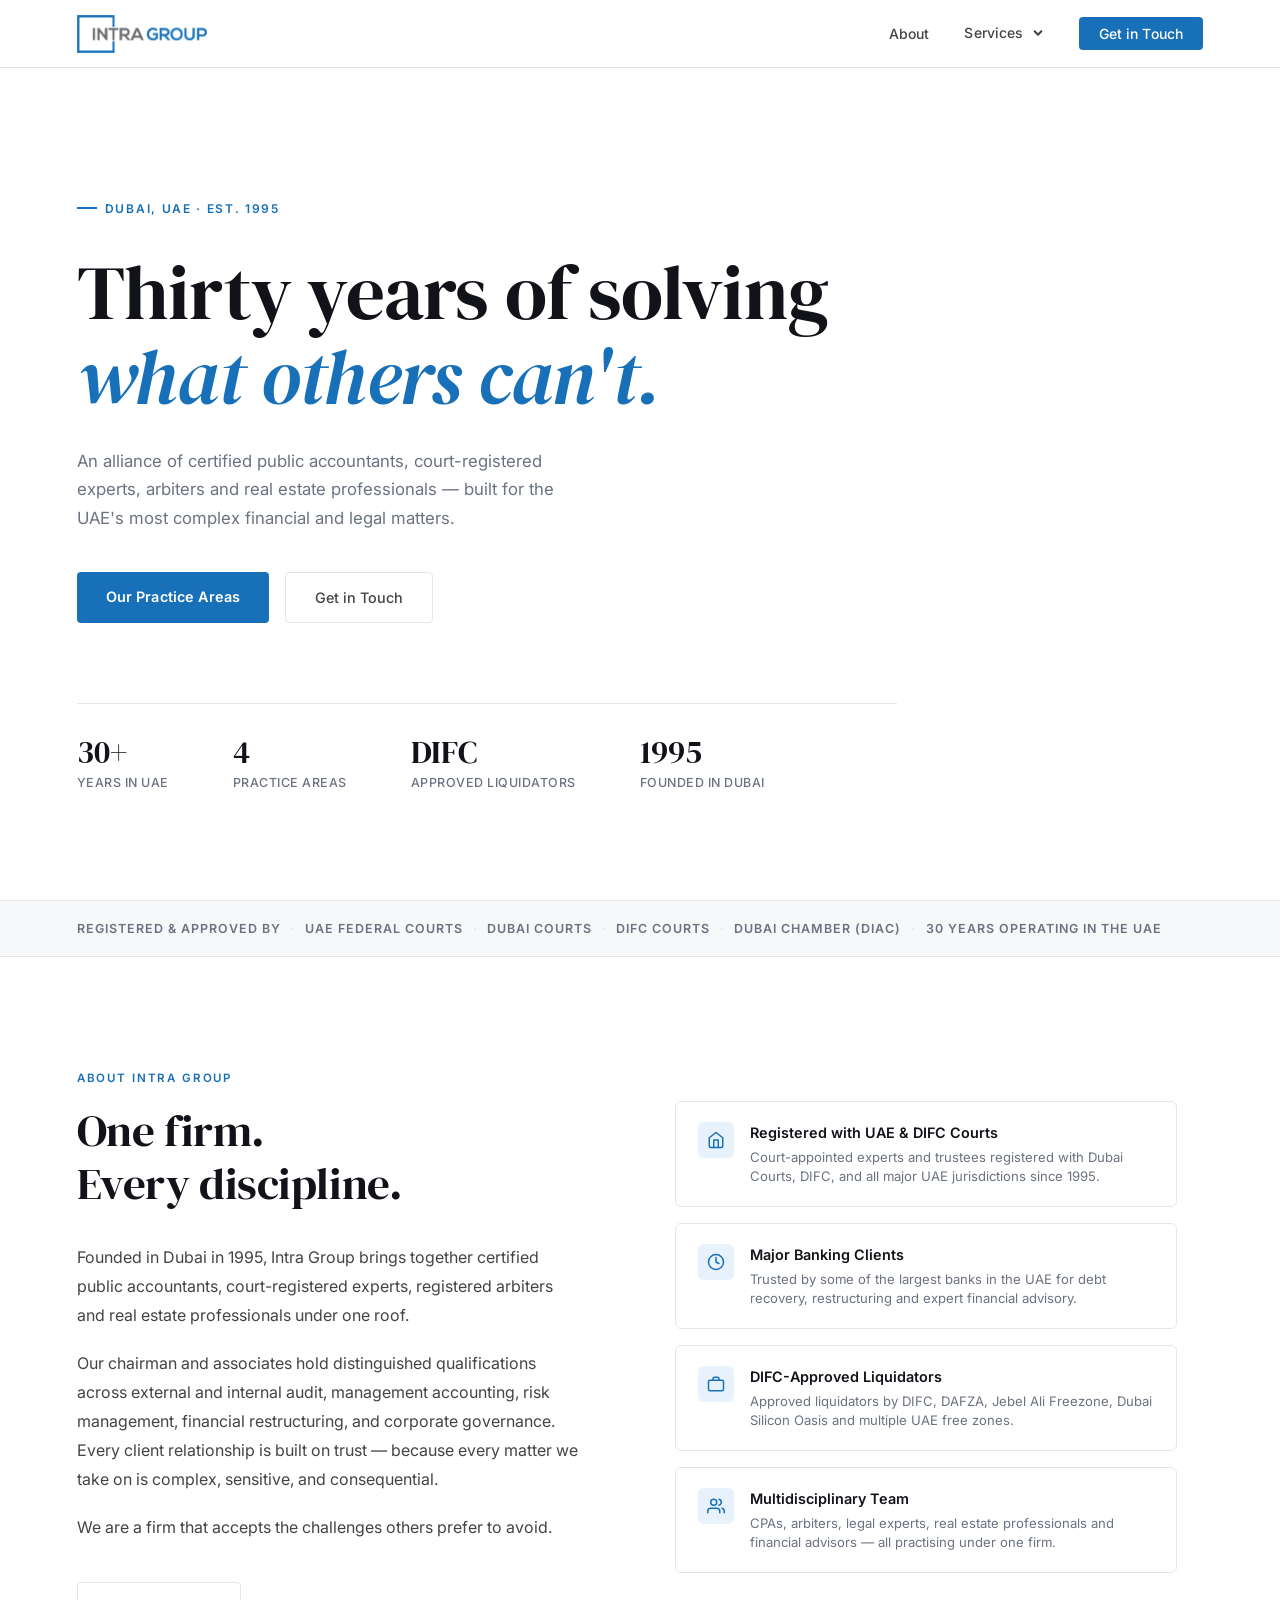
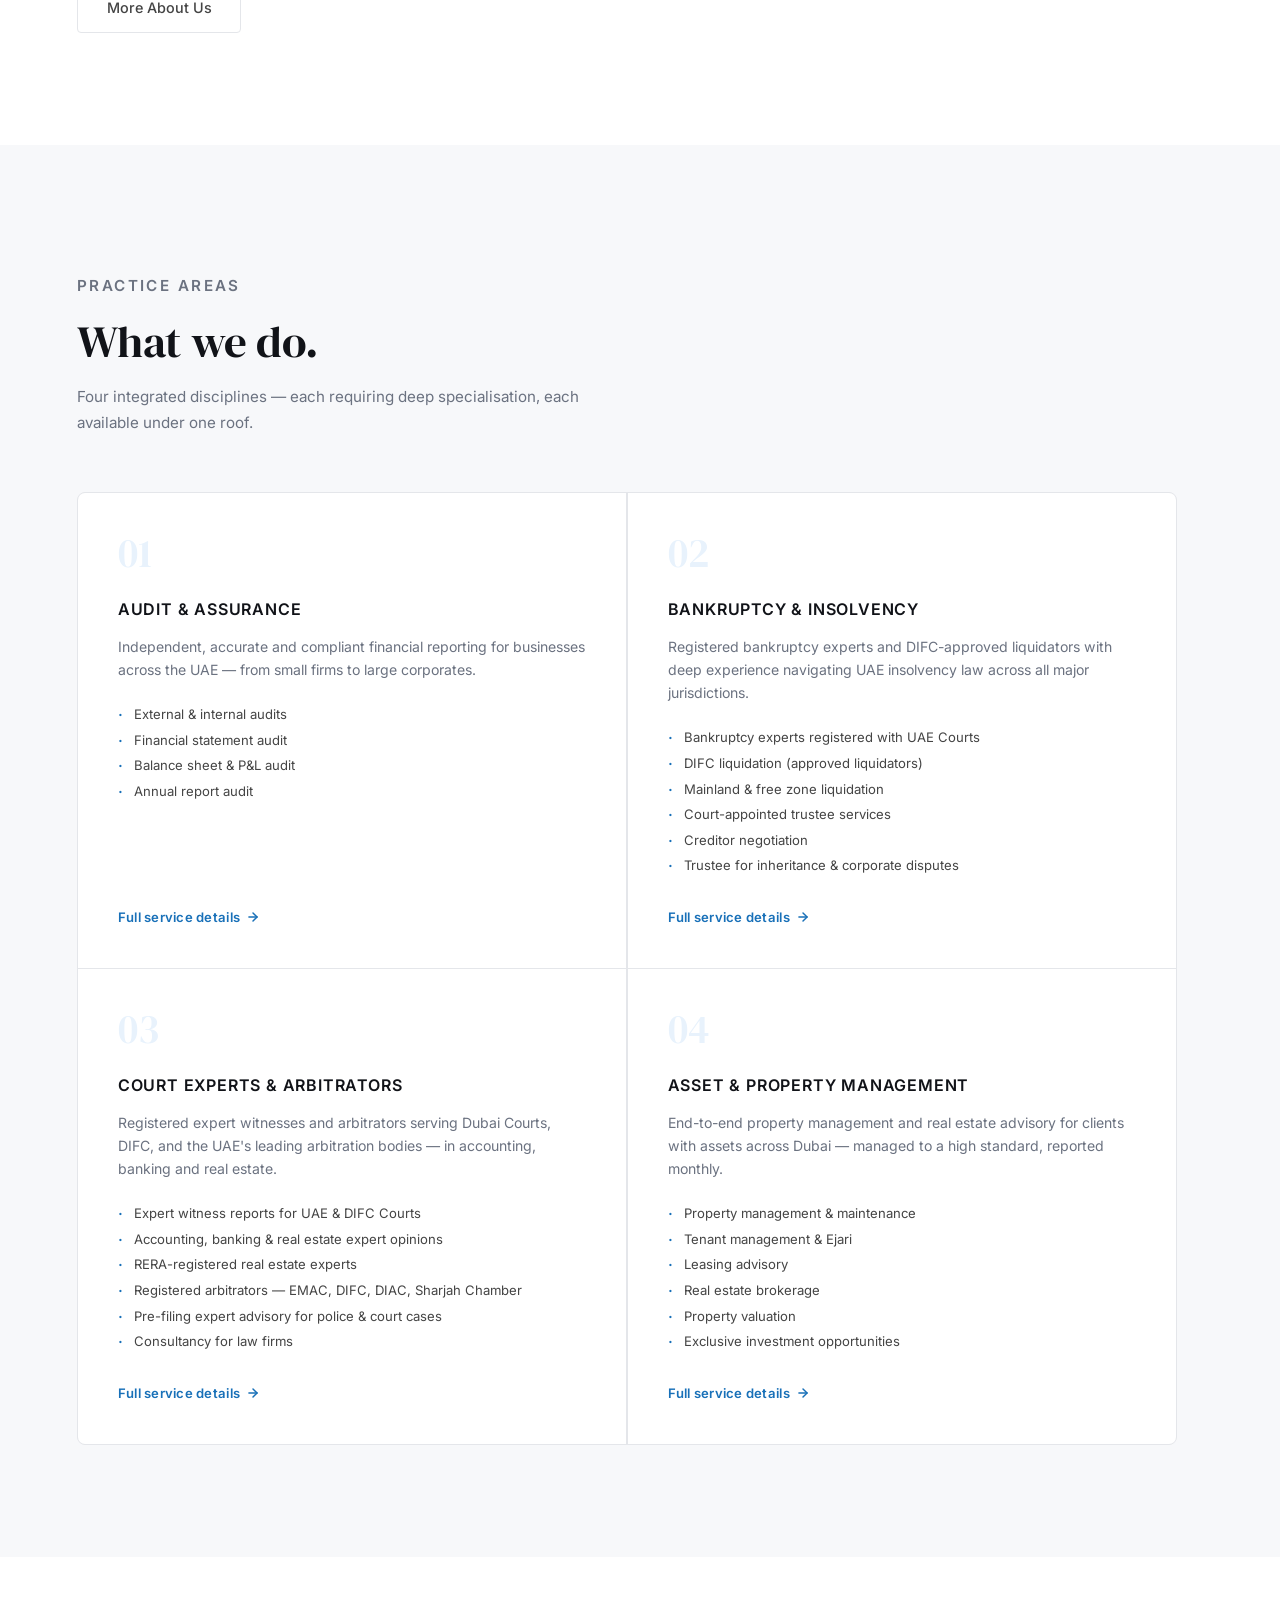
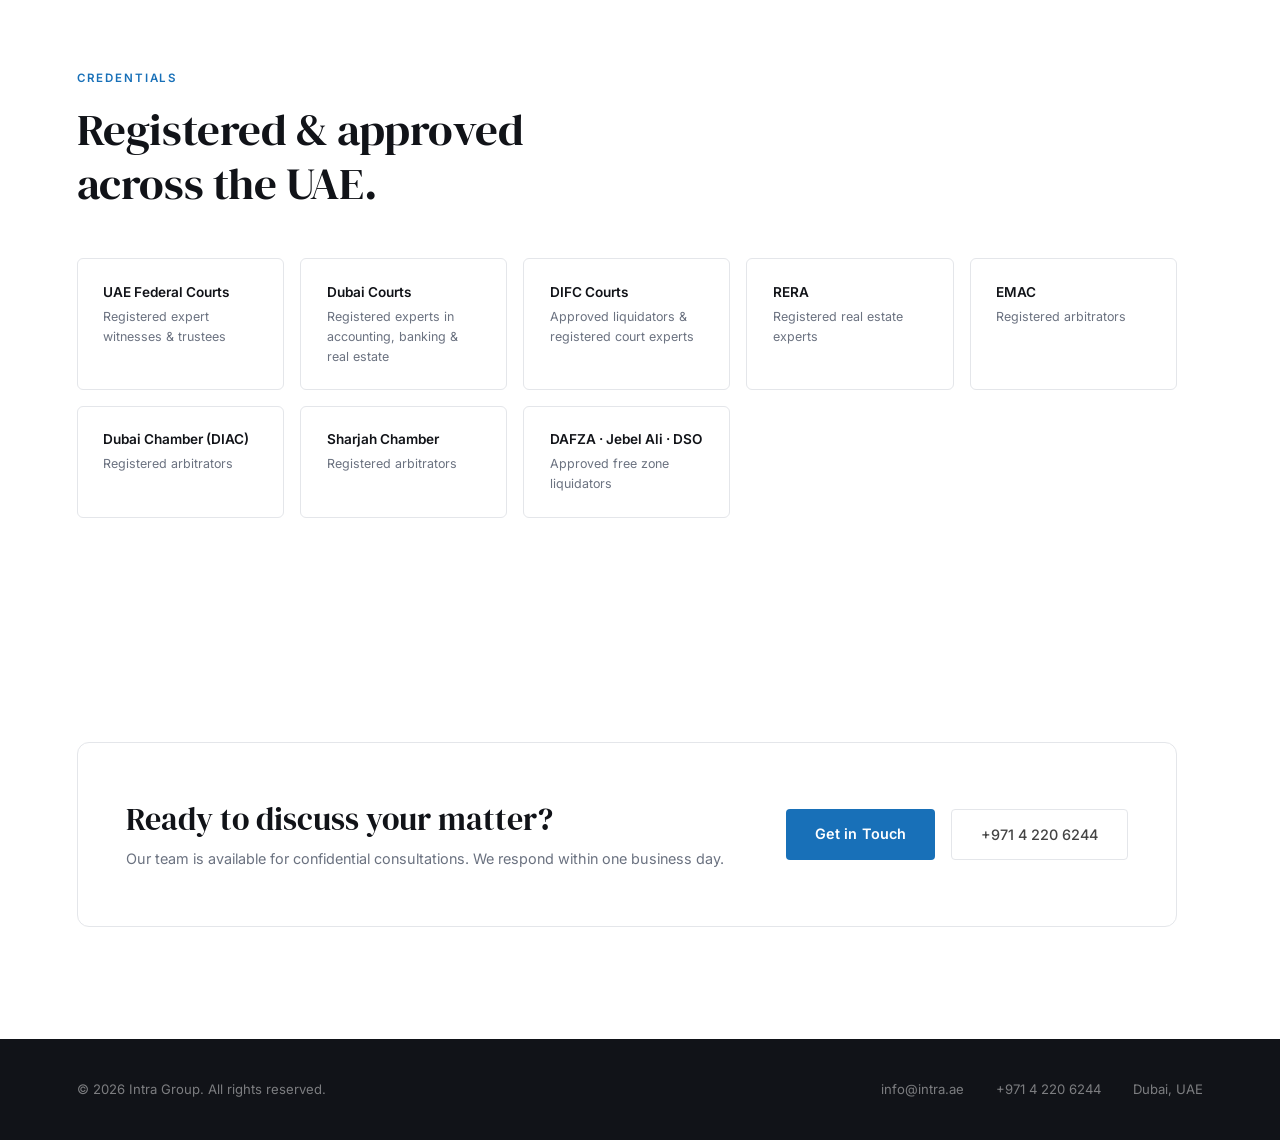
==== commit 0d10f127: "Add 7-page site, shared CSS/nav, founder bio (photo TBD)" ====
--- a/index.html
+++ b/index.html
@@ -9,574 +9,13 @@
   <link rel="preconnect" href="https://fonts.googleapis.com" />
   <link rel="preconnect" href="https://fonts.gstatic.com" crossorigin />
   <link href="https://fonts.googleapis.com/css2?family=DM+Serif+Display:ital@0;1&family=Inter:wght@300;400;500;600&display=swap" rel="stylesheet" />
-  <style>
-    *, *::before, *::after { box-sizing: border-box; margin: 0; padding: 0; }
-
-    :root {
-      --blue: #1870b8;
-      --blue-dark: #125a96;
-      --blue-light: #e8f2fc;
-      --grey: #686870;
-      --grey-light: #f7f8fa;
-      --border: #e4e6ea;
-      --white: #ffffff;
-      --text: #111318;
-      --text-mid: #444;
-      --text-light: #6b7280;
-    }
-
-    html { scroll-behavior: smooth; }
-
-    body {
-      font-family: 'Inter', sans-serif;
-      color: var(--text);
-      line-height: 1.6;
-      background: var(--white);
-      -webkit-font-smoothing: antialiased;
-    }
-
-    /* ── NAV ── */
-    nav {
-      position: fixed;
-      top: 0; left: 0; right: 0;
-      z-index: 100;
-      background: rgba(255,255,255,0.96);
-      backdrop-filter: blur(8px);
-      border-bottom: 1px solid var(--border);
-      display: flex;
-      align-items: center;
-      justify-content: space-between;
-      padding: 0 6%;
-      height: 68px;
-    }
-
-    .nav-logo img {
-      display: block;
-      height: 38px;
-      width: auto;
-    }
-    .nav-logo-text {
-      display: none;
-      flex-direction: column;
-      line-height: 1.1;
-      text-decoration: none;
-    }
-    .nav-logo-text span:first-child {
-      font-size: 1.3rem;
-      font-weight: 700;
-      color: var(--blue);
-      letter-spacing: 0.04em;
-    }
-    .nav-logo-text span:last-child {
-      font-size: 0.78rem;
-      font-weight: 600;
-      color: var(--grey);
-      letter-spacing: 0.14em;
-      text-transform: uppercase;
-    }
-
-    .nav-links {
-      display: flex;
-      gap: 2.2rem;
-      list-style: none;
-      align-items: center;
-    }
-    .nav-links a {
-      text-decoration: none;
-      font-size: 0.875rem;
-      font-weight: 500;
-      color: var(--text-mid);
-      transition: color 0.2s;
-      letter-spacing: 0.01em;
-    }
-    .nav-links a:hover { color: var(--blue); }
-    .nav-links .nav-cta {
-      background: var(--blue);
-      color: var(--white) !important;
-      padding: 0.5rem 1.25rem;
-      border-radius: 4px;
-      transition: background 0.2s !important;
-    }
-    .nav-links .nav-cta:hover { background: var(--blue-dark) !important; }
-
-    /* ── HERO ── */
-    #home {
-      padding-top: 68px;
-      min-height: 100vh;
-      display: flex;
-      flex-direction: column;
-      justify-content: center;
-      padding-left: 6%;
-      padding-right: 6%;
-      padding-bottom: 5rem;
-      background: var(--white);
-    }
-
-    .hero-inner {
-      max-width: 820px;
-      padding-top: 6rem;
-    }
-
-    .hero-tag {
-      display: inline-flex;
-      align-items: center;
-      gap: 0.5rem;
-      font-size: 0.75rem;
-      font-weight: 600;
-      letter-spacing: 0.14em;
-      text-transform: uppercase;
-      color: var(--blue);
-      margin-bottom: 2rem;
-    }
-    .hero-tag::before {
-      content: '';
-      display: inline-block;
-      width: 20px;
-      height: 2px;
-      background: var(--blue);
-    }
-
-    .hero-title {
-      font-family: 'DM Serif Display', Georgia, serif;
-      font-size: clamp(2.8rem, 6vw, 5rem);
-      font-weight: 400;
-      line-height: 1.1;
-      color: var(--text);
-      margin-bottom: 1.75rem;
-      letter-spacing: -0.01em;
-    }
-
-    .hero-title em {
-      font-style: italic;
-      color: var(--blue);
-    }
-
-    .hero-sub {
-      font-size: 1.05rem;
-      color: var(--text-light);
-      max-width: 520px;
-      line-height: 1.7;
-      margin-bottom: 2.5rem;
-      font-weight: 400;
-    }
-
-    .hero-actions {
-      display: flex;
-      gap: 1rem;
-      flex-wrap: wrap;
-      margin-bottom: 5rem;
-    }
-
-    .btn-primary {
-      background: var(--blue);
-      color: var(--white);
-      padding: 0.8rem 1.8rem;
-      border-radius: 4px;
-      font-weight: 600;
-      font-size: 0.9rem;
-      text-decoration: none;
-      transition: background 0.2s, transform 0.2s;
-      letter-spacing: 0.01em;
-    }
-    .btn-primary:hover { background: var(--blue-dark); transform: translateY(-1px); }
-
-    .btn-ghost {
-      color: var(--text-mid);
-      padding: 0.8rem 1.8rem;
-      border-radius: 4px;
-      font-weight: 500;
-      font-size: 0.9rem;
-      text-decoration: none;
-      border: 1px solid var(--border);
-      transition: border-color 0.2s, color 0.2s;
-    }
-    .btn-ghost:hover { border-color: var(--blue); color: var(--blue); }
-
-    /* ── STATS STRIP ── */
-    .hero-stats {
-      display: flex;
-      gap: 0;
-      border-top: 1px solid var(--border);
-      padding-top: 2rem;
-      flex-wrap: wrap;
-      gap: 2rem 4rem;
-    }
-    .stat-item {}
-    .stat-number {
-      font-family: 'DM Serif Display', Georgia, serif;
-      font-size: 2rem;
-      color: var(--text);
-      line-height: 1;
-      margin-bottom: 0.3rem;
-    }
-    .stat-label {
-      font-size: 0.78rem;
-      color: var(--text-light);
-      letter-spacing: 0.04em;
-      text-transform: uppercase;
-      font-weight: 500;
-    }
-
-    /* ── TRUST STRIP ── */
-    .trust-strip {
-      background: var(--grey-light);
-      border-top: 1px solid var(--border);
-      border-bottom: 1px solid var(--border);
-      padding: 1.1rem 6%;
-      display: flex;
-      align-items: center;
-      gap: 0.6rem;
-      flex-wrap: wrap;
-      font-size: 0.78rem;
-      font-weight: 600;
-      color: var(--text-light);
-      letter-spacing: 0.08em;
-      text-transform: uppercase;
-    }
-    .trust-strip span { color: var(--border); }
-
-    /* ── SECTIONS ── */
-    section { padding: 7rem 6%; }
-
-    .section-tag {
-      font-size: 0.72rem;
-      font-weight: 600;
-      letter-spacing: 0.16em;
-      text-transform: uppercase;
-      color: var(--blue);
-      margin-bottom: 1rem;
-    }
-
-    .section-title {
-      font-family: 'DM Serif Display', Georgia, serif;
-      font-size: clamp(1.9rem, 3.5vw, 2.8rem);
-      font-weight: 400;
-      color: var(--text);
-      line-height: 1.2;
-      letter-spacing: -0.01em;
-    }
-
-    /* ── ABOUT ── */
-    #about { background: var(--white); }
-
-    .about-grid {
-      display: grid;
-      grid-template-columns: 1fr 1fr;
-      gap: 6rem;
-      align-items: start;
-      max-width: 1100px;
-    }
-
-    .about-body {
-      margin-top: 2rem;
-    }
-    .about-body p {
-      color: var(--text-mid);
-      font-size: 1rem;
-      line-height: 1.8;
-      margin-bottom: 1.25rem;
-    }
-    .about-body p:last-child { margin-bottom: 0; }
-
-    .about-credentials {
-      margin-top: 2rem;
-      display: flex;
-      flex-direction: column;
-      gap: 1rem;
-    }
-
-    .credential {
-      display: flex;
-      align-items: flex-start;
-      gap: 1rem;
-      padding: 1.2rem 1.4rem;
-      border: 1px solid var(--border);
-      border-radius: 6px;
-      background: var(--white);
-      transition: border-color 0.2s;
-    }
-    .credential:hover { border-color: var(--blue); }
-
-    .credential-icon {
-      width: 36px;
-      height: 36px;
-      background: var(--blue-light);
-      border-radius: 6px;
-      display: flex;
-      align-items: center;
-      justify-content: center;
-      flex-shrink: 0;
-      margin-top: 1px;
-    }
-
-    .credential-text h4 {
-      font-size: 0.9rem;
-      font-weight: 600;
-      color: var(--text);
-      margin-bottom: 0.2rem;
-    }
-    .credential-text p {
-      font-size: 0.82rem;
-      color: var(--text-light);
-      line-height: 1.5;
-      margin: 0;
-    }
-
-    /* ── PILLARS ── */
-    #services { background: var(--grey-light); }
-
-    .pillars-header {
-      max-width: 560px;
-      margin-bottom: 3.5rem;
-    }
-    .pillars-header .section-title { margin-top: 1rem; }
-    .pillars-header p {
-      margin-top: 1rem;
-      font-size: 0.95rem;
-      color: var(--text-light);
-      line-height: 1.7;
-    }
-
-    .pillars-grid {
-      display: grid;
-      grid-template-columns: repeat(2, 1fr);
-      gap: 1.5px;
-      background: var(--border);
-      border: 1px solid var(--border);
-      border-radius: 8px;
-      overflow: hidden;
-      max-width: 1100px;
-    }
-
-    .pillar {
-      background: var(--white);
-      padding: 2.5rem;
-      transition: background 0.2s;
-    }
-    .pillar:hover { background: #fafbff; }
-
-    .pillar-number {
-      font-family: 'DM Serif Display', Georgia, serif;
-      font-size: 2.5rem;
-      color: var(--blue-light);
-      line-height: 1;
-      margin-bottom: 1.5rem;
-    }
-
-    .pillar h3 {
-      font-size: 1rem;
-      font-weight: 600;
-      color: var(--text);
-      text-transform: uppercase;
-      letter-spacing: 0.05em;
-      margin-bottom: 0.75rem;
-    }
-
-    .pillar-desc {
-      font-size: 0.88rem;
-      color: var(--text-light);
-      line-height: 1.65;
-      margin-bottom: 1.5rem;
-    }
-
-    .pillar-services {
-      list-style: none;
-      display: flex;
-      flex-direction: column;
-      gap: 0.45rem;
-    }
-    .pillar-services li {
-      font-size: 0.82rem;
-      color: var(--text-mid);
-      padding-left: 1rem;
-      position: relative;
-      line-height: 1.4;
-    }
-    .pillar-services li::before {
-      content: '·';
-      position: absolute;
-      left: 0;
-      color: var(--blue);
-      font-size: 1.1rem;
-      line-height: 1.1;
-    }
-
-    /* ── REGISTRATIONS ── */
-    #registrations { background: var(--white); }
-
-    .reg-grid {
-      display: grid;
-      grid-template-columns: repeat(auto-fit, minmax(200px, 1fr));
-      gap: 1rem;
-      max-width: 1100px;
-      margin-top: 3rem;
-    }
-
-    .reg-item {
-      border: 1px solid var(--border);
-      border-radius: 6px;
-      padding: 1.4rem 1.6rem;
-      background: var(--white);
-    }
-
-    .reg-body {
-      font-size: 0.85rem;
-      font-weight: 600;
-      color: var(--text);
-      margin-bottom: 0.2rem;
-    }
-    .reg-sub {
-      font-size: 0.78rem;
-      color: var(--text-light);
-    }
-
-    /* ── CONTACT ── */
-    #contact { background: var(--grey-light); }
-
-    .contact-grid {
-      display: grid;
-      grid-template-columns: 1fr 1.4fr;
-      gap: 6rem;
-      max-width: 1100px;
-      align-items: start;
-    }
-
-    .contact-left {}
-    .contact-left .section-title { margin-top: 1rem; margin-bottom: 2rem; }
-
-    .contact-details {
-      display: flex;
-      flex-direction: column;
-      gap: 1.2rem;
-    }
-    .contact-line {
-      display: flex;
-      flex-direction: column;
-      gap: 0.2rem;
-    }
-    .contact-line strong {
-      font-size: 0.75rem;
-      font-weight: 600;
-      text-transform: uppercase;
-      letter-spacing: 0.1em;
-      color: var(--text-light);
-    }
-    .contact-line a, .contact-line span {
-      font-size: 0.95rem;
-      color: var(--text-mid);
-      text-decoration: none;
-      line-height: 1.5;
-    }
-    .contact-line a:hover { color: var(--blue); }
-
-    .contact-form {
-      background: var(--white);
-      border: 1px solid var(--border);
-      border-radius: 8px;
-      padding: 2.5rem;
-      display: flex;
-      flex-direction: column;
-      gap: 1.1rem;
-    }
-
-    .form-row { display: grid; grid-template-columns: 1fr 1fr; gap: 1rem; }
-
-    .form-group { display: flex; flex-direction: column; gap: 0.35rem; }
-    .form-group label {
-      font-size: 0.78rem;
-      font-weight: 600;
-      color: var(--text);
-      letter-spacing: 0.02em;
-      text-transform: uppercase;
-    }
-    .form-group input,
-    .form-group textarea,
-    .form-group select {
-      padding: 0.7rem 0.9rem;
-      border: 1px solid var(--border);
-      border-radius: 4px;
-      font-size: 0.9rem;
-      font-family: inherit;
-      color: var(--text);
-      background: var(--white);
-      transition: border-color 0.2s;
-      outline: none;
-    }
-    .form-group input:focus,
-    .form-group textarea:focus,
-    .form-group select:focus { border-color: var(--blue); }
-    .form-group textarea { resize: vertical; min-height: 110px; }
-
-    .btn-submit {
-      background: var(--blue);
-      color: var(--white);
-      border: none;
-      padding: 0.85rem 2rem;
-      border-radius: 4px;
-      font-size: 0.9rem;
-      font-weight: 600;
-      cursor: pointer;
-      transition: background 0.2s;
-      font-family: inherit;
-      letter-spacing: 0.01em;
-      width: 100%;
-    }
-    .btn-submit:hover { background: var(--blue-dark); }
-
-    /* ── FOOTER ── */
-    footer {
-      background: var(--text);
-      color: rgba(255,255,255,0.45);
-      padding: 2.5rem 6%;
-      display: flex;
-      align-items: center;
-      justify-content: space-between;
-      flex-wrap: wrap;
-      gap: 1rem;
-      font-size: 0.82rem;
-    }
-    footer a { color: rgba(255,255,255,0.45); text-decoration: none; }
-    footer a:hover { color: rgba(255,255,255,0.8); }
-    .footer-right { display: flex; gap: 2rem; }
-
-    /* ── RESPONSIVE ── */
-    @media (max-width: 900px) {
-      nav { padding: 0 5%; }
-      .nav-links { display: none; }
-      #home, section { padding-left: 5%; padding-right: 5%; }
-      .trust-strip { padding: 1rem 5%; }
-      .about-grid,
-      .contact-grid { grid-template-columns: 1fr; gap: 3rem; }
-      .pillars-grid { grid-template-columns: 1fr; }
-      .form-row { grid-template-columns: 1fr; }
-      section { padding-top: 5rem; padding-bottom: 5rem; }
-      footer { flex-direction: column; gap: 0.5rem; }
-      .footer-right { gap: 1.5rem; }
-    }
-  </style>
+  <link rel="stylesheet" href="style.css" />
 </head>
 <body>
 
   <!-- NAV -->
-  <nav>
-    <a href="#home" class="nav-logo">
-      <img
-        src="INTRA2017K2B/PNG HORIZONTAL/1x/HCOLORAsset 1.png"
-        alt="Intra Group"
-        onerror="this.style.display='none'; this.parentElement.querySelector('.nav-logo-text').style.display='flex';"
-      />
-      <span class="nav-logo-text">
-        <span>INTRA</span>
-        <span>GROUP</span>
-      </span>
-    </a>
-    <ul class="nav-links">
-      <li><a href="#about">About</a></li>
-      <li><a href="#services">Services</a></li>
-      <li><a href="#registrations">Registrations</a></li>
-      <li><a href="#contact" class="nav-cta">Get in Touch</a></li>
-    </ul>
-  </nav>
+  <nav id="site-nav"></nav>
+  <script src="nav.js"></script>
 
   <!-- HERO -->
   <section id="home">
@@ -586,7 +25,7 @@
       <p class="hero-sub">An alliance of certified public accountants, court-registered experts, arbiters and real estate professionals — built for the UAE's most complex financial and legal matters.</p>
       <div class="hero-actions">
         <a href="#services" class="btn-primary">Our Practice Areas</a>
-        <a href="#contact" class="btn-ghost">Get in Touch</a>
+        <a href="contact.html" class="btn-ghost">Get in Touch</a>
       </div>
       <div class="hero-stats">
         <div class="stat-item">
@@ -621,51 +60,56 @@
 
   <!-- ABOUT -->
   <section id="about">
-    <div class="about-grid">
-      <div>
-        <p class="section-tag">About Intra Group</p>
-        <h2 class="section-title">One firm.<br>Every discipline.</h2>
-        <div class="about-body">
-          <p>Founded in Dubai in 1995, Intra Group brings together certified public accountants, court-registered experts, registered arbiters and real estate professionals under one roof.</p>
-          <p>Our chairman and associates hold distinguished qualifications across external and internal audit, management accounting, risk management, financial restructuring, and corporate governance. Every client relationship is built on trust — because every matter we take on is complex, sensitive, and consequential.</p>
-          <p>We are a firm that accepts the challenges others prefer to avoid.</p>
-        </div>
-      </div>
-      <div class="about-credentials">
-        <div class="credential">
-          <div class="credential-icon">
-            <svg width="18" height="18" viewBox="0 0 24 24" fill="none" stroke="#1870b8" stroke-width="2" stroke-linecap="round" stroke-linejoin="round"><path d="M3 9l9-7 9 7v11a2 2 0 0 1-2 2H5a2 2 0 0 1-2-2z"/><polyline points="9 22 9 12 15 12 15 22"/></svg>
-          </div>
-          <div class="credential-text">
-            <h4>Registered with UAE &amp; DIFC Courts</h4>
-            <p>Court-appointed experts and trustees registered with Dubai Courts, DIFC, and all major UAE jurisdictions since 1995.</p>
-          </div>
-        </div>
-        <div class="credential">
-          <div class="credential-icon">
-            <svg width="18" height="18" viewBox="0 0 24 24" fill="none" stroke="#1870b8" stroke-width="2" stroke-linecap="round" stroke-linejoin="round"><circle cx="12" cy="12" r="10"/><polyline points="12 6 12 12 16 14"/></svg>
-          </div>
-          <div class="credential-text">
-            <h4>Major Banking Clients</h4>
-            <p>Trusted by some of the largest banks in the UAE for debt recovery, restructuring and expert financial advisory.</p>
-          </div>
-        </div>
-        <div class="credential">
-          <div class="credential-icon">
-            <svg width="18" height="18" viewBox="0 0 24 24" fill="none" stroke="#1870b8" stroke-width="2" stroke-linecap="round" stroke-linejoin="round"><rect x="2" y="7" width="20" height="14" rx="2"/><path d="M16 7V5a2 2 0 0 0-2-2h-4a2 2 0 0 0-2 2v2"/></svg>
-          </div>
-          <div class="credential-text">
-            <h4>DIFC-Approved Liquidators</h4>
-            <p>Approved liquidators by DIFC, DAFZA, Jebel Ali Freezone, Dubai Silicon Oasis and multiple UAE free zones.</p>
-          </div>
-        </div>
-        <div class="credential">
-          <div class="credential-icon">
-            <svg width="18" height="18" viewBox="0 0 24 24" fill="none" stroke="#1870b8" stroke-width="2" stroke-linecap="round" stroke-linejoin="round"><path d="M17 21v-2a4 4 0 0 0-4-4H5a4 4 0 0 0-4 4v2"/><circle cx="9" cy="7" r="4"/><path d="M23 21v-2a4 4 0 0 0-3-3.87"/><path d="M16 3.13a4 4 0 0 1 0 7.75"/></svg>
-          </div>
-          <div class="credential-text">
-            <h4>Multidisciplinary Team</h4>
-            <p>CPAs, arbiters, legal experts, real estate professionals and financial advisors — all practising under one firm.</p>
+    <div class="container">
+      <div class="about-grid">
+        <div>
+          <p class="section-tag">About Intra Group</p>
+          <h2 class="section-title">One firm.<br>Every discipline.</h2>
+          <div class="about-body">
+            <p>Founded in Dubai in 1995, Intra Group brings together certified public accountants, court-registered experts, registered arbiters and real estate professionals under one roof.</p>
+            <p>Our chairman and associates hold distinguished qualifications across external and internal audit, management accounting, risk management, financial restructuring, and corporate governance. Every client relationship is built on trust — because every matter we take on is complex, sensitive, and consequential.</p>
+            <p>We are a firm that accepts the challenges others prefer to avoid.</p>
+          </div>
+          <div style="margin-top:2.5rem;">
+            <a href="about.html" class="btn-ghost">More About Us</a>
+          </div>
+        </div>
+        <div class="about-credentials">
+          <div class="credential">
+            <div class="credential-icon">
+              <svg width="18" height="18" viewBox="0 0 24 24" fill="none" stroke="#1870b8" stroke-width="2" stroke-linecap="round" stroke-linejoin="round"><path d="M3 9l9-7 9 7v11a2 2 0 0 1-2 2H5a2 2 0 0 1-2-2z"/><polyline points="9 22 9 12 15 12 15 22"/></svg>
+            </div>
+            <div class="credential-text">
+              <h4>Registered with UAE &amp; DIFC Courts</h4>
+              <p>Court-appointed experts and trustees registered with Dubai Courts, DIFC, and all major UAE jurisdictions since 1995.</p>
+            </div>
+          </div>
+          <div class="credential">
+            <div class="credential-icon">
+              <svg width="18" height="18" viewBox="0 0 24 24" fill="none" stroke="#1870b8" stroke-width="2" stroke-linecap="round" stroke-linejoin="round"><circle cx="12" cy="12" r="10"/><polyline points="12 6 12 12 16 14"/></svg>
+            </div>
+            <div class="credential-text">
+              <h4>Major Banking Clients</h4>
+              <p>Trusted by some of the largest banks in the UAE for debt recovery, restructuring and expert financial advisory.</p>
+            </div>
+          </div>
+          <div class="credential">
+            <div class="credential-icon">
+              <svg width="18" height="18" viewBox="0 0 24 24" fill="none" stroke="#1870b8" stroke-width="2" stroke-linecap="round" stroke-linejoin="round"><rect x="2" y="7" width="20" height="14" rx="2"/><path d="M16 7V5a2 2 0 0 0-2-2h-4a2 2 0 0 0-2 2v2"/></svg>
+            </div>
+            <div class="credential-text">
+              <h4>DIFC-Approved Liquidators</h4>
+              <p>Approved liquidators by DIFC, DAFZA, Jebel Ali Freezone, Dubai Silicon Oasis and multiple UAE free zones.</p>
+            </div>
+          </div>
+          <div class="credential">
+            <div class="credential-icon">
+              <svg width="18" height="18" viewBox="0 0 24 24" fill="none" stroke="#1870b8" stroke-width="2" stroke-linecap="round" stroke-linejoin="round"><path d="M17 21v-2a4 4 0 0 0-4-4H5a4 4 0 0 0-4 4v2"/><circle cx="9" cy="7" r="4"/><path d="M23 21v-2a4 4 0 0 0-3-3.87"/><path d="M16 3.13a4 4 0 0 1 0 7.75"/></svg>
+            </div>
+            <div class="credential-text">
+              <h4>Multidisciplinary Team</h4>
+              <p>CPAs, arbiters, legal experts, real estate professionals and financial advisors — all practising under one firm.</p>
+            </div>
           </div>
         </div>
       </div>
@@ -674,168 +118,139 @@
 
   <!-- PILLARS -->
   <section id="services">
-    <div class="pillars-header">
-      <p class="section-tag">Practice Areas</p>
-      <h2 class="section-title">What we do.</h2>
-      <p>Four integrated disciplines — each requiring deep specialisation, each available under one roof.</p>
-    </div>
-    <div class="pillars-grid">
-
-      <div class="pillar">
-        <div class="pillar-number">01</div>
-        <h3>Audit &amp; Assurance</h3>
-        <p class="pillar-desc">Independent, accurate and compliant financial reporting for businesses across the UAE — from small firms to large corporates.</p>
-        <ul class="pillar-services">
-          <li>External &amp; internal audits</li>
-          <li>Financial statement audit</li>
-          <li>Balance sheet &amp; P&amp;L audit</li>
-          <li>Annual report audit</li>
-          <li>AML compliance reports</li>
-          <li>VAT &amp; corporate tax advisory</li>
-        </ul>
-      </div>
-
-      <div class="pillar">
-        <div class="pillar-number">02</div>
-        <h3>Bankruptcy &amp; Insolvency</h3>
-        <p class="pillar-desc">Registered bankruptcy experts and DIFC-approved liquidators with deep experience navigating UAE insolvency law across all major jurisdictions.</p>
-        <ul class="pillar-services">
-          <li>Bankruptcy experts registered with UAE Courts</li>
-          <li>DIFC liquidation (approved liquidators)</li>
-          <li>Mainland &amp; free zone liquidation</li>
-          <li>Court-appointed trustee services</li>
-          <li>Creditor negotiation</li>
-          <li>Trustee for inheritance &amp; corporate disputes</li>
-        </ul>
-      </div>
-
-      <div class="pillar">
-        <div class="pillar-number">03</div>
-        <h3>Court Experts &amp; Arbitrators</h3>
-        <p class="pillar-desc">Registered expert witnesses and arbitrators serving Dubai Courts, DIFC, and the UAE's leading arbitration bodies — in accounting, banking and real estate.</p>
-        <ul class="pillar-services">
-          <li>Expert witness reports for UAE &amp; DIFC Courts</li>
-          <li>Accounting, banking &amp; real estate expert opinions</li>
-          <li>RERA-registered real estate experts</li>
-          <li>Registered arbitrators — EMAC, DIFC, DIAC, Sharjah Chamber</li>
-          <li>Pre-filing expert advisory for police &amp; court cases</li>
-          <li>Consultancy for law firms</li>
-        </ul>
-      </div>
-
-      <div class="pillar">
-        <div class="pillar-number">04</div>
-        <h3>Asset &amp; Property Management</h3>
-        <p class="pillar-desc">End-to-end property management and real estate advisory for clients with assets across Dubai — managed to a high standard, reported monthly.</p>
-        <ul class="pillar-services">
-          <li>Property management &amp; maintenance</li>
-          <li>Tenant management &amp; Ejari</li>
-          <li>Leasing advisory</li>
-          <li>Real estate brokerage</li>
-          <li>Property valuation</li>
-          <li>Exclusive investment opportunities</li>
-        </ul>
-      </div>
-
+    <div class="container">
+      <div class="pillars-header">
+        <p class="section-tag">Practice Areas</p>
+        <h2 class="section-title">What we do.</h2>
+        <p>Four integrated disciplines — each requiring deep specialisation, each available under one roof.</p>
+      </div>
+      <div class="pillars-grid">
+
+        <div class="pillar">
+          <div class="pillar-number">01</div>
+          <h3>Audit &amp; Assurance</h3>
+          <p class="pillar-desc">Independent, accurate and compliant financial reporting for businesses across the UAE — from small firms to large corporates.</p>
+          <ul class="pillar-services">
+            <li>External &amp; internal audits</li>
+            <li>Financial statement audit</li>
+            <li>Balance sheet &amp; P&amp;L audit</li>
+            <li>Annual report audit</li>
+          </ul>
+          <a href="services/audit.html" class="pillar-link">Full service details
+            <svg width="14" height="14" viewBox="0 0 24 24" fill="none" stroke="currentColor" stroke-width="2.5" stroke-linecap="round" stroke-linejoin="round"><line x1="5" y1="12" x2="19" y2="12"/><polyline points="12 5 19 12 12 19"/></svg>
+          </a>
+        </div>
+
+        <div class="pillar">
+          <div class="pillar-number">02</div>
+          <h3>Bankruptcy &amp; Insolvency</h3>
+          <p class="pillar-desc">Registered bankruptcy experts and DIFC-approved liquidators with deep experience navigating UAE insolvency law across all major jurisdictions.</p>
+          <ul class="pillar-services">
+            <li>Bankruptcy experts registered with UAE Courts</li>
+            <li>DIFC liquidation (approved liquidators)</li>
+            <li>Mainland &amp; free zone liquidation</li>
+            <li>Court-appointed trustee services</li>
+            <li>Creditor negotiation</li>
+            <li>Trustee for inheritance &amp; corporate disputes</li>
+          </ul>
+          <a href="services/bankruptcy.html" class="pillar-link">Full service details
+            <svg width="14" height="14" viewBox="0 0 24 24" fill="none" stroke="currentColor" stroke-width="2.5" stroke-linecap="round" stroke-linejoin="round"><line x1="5" y1="12" x2="19" y2="12"/><polyline points="12 5 19 12 12 19"/></svg>
+          </a>
+        </div>
+
+        <div class="pillar">
+          <div class="pillar-number">03</div>
+          <h3>Court Experts &amp; Arbitrators</h3>
+          <p class="pillar-desc">Registered expert witnesses and arbitrators serving Dubai Courts, DIFC, and the UAE's leading arbitration bodies — in accounting, banking and real estate.</p>
+          <ul class="pillar-services">
+            <li>Expert witness reports for UAE &amp; DIFC Courts</li>
+            <li>Accounting, banking &amp; real estate expert opinions</li>
+            <li>RERA-registered real estate experts</li>
+            <li>Registered arbitrators — EMAC, DIFC, DIAC, Sharjah Chamber</li>
+            <li>Pre-filing expert advisory for police &amp; court cases</li>
+            <li>Consultancy for law firms</li>
+          </ul>
+          <a href="services/court-experts.html" class="pillar-link">Full service details
+            <svg width="14" height="14" viewBox="0 0 24 24" fill="none" stroke="currentColor" stroke-width="2.5" stroke-linecap="round" stroke-linejoin="round"><line x1="5" y1="12" x2="19" y2="12"/><polyline points="12 5 19 12 12 19"/></svg>
+          </a>
+        </div>
+
+        <div class="pillar">
+          <div class="pillar-number">04</div>
+          <h3>Asset &amp; Property Management</h3>
+          <p class="pillar-desc">End-to-end property management and real estate advisory for clients with assets across Dubai — managed to a high standard, reported monthly.</p>
+          <ul class="pillar-services">
+            <li>Property management &amp; maintenance</li>
+            <li>Tenant management &amp; Ejari</li>
+            <li>Leasing advisory</li>
+            <li>Real estate brokerage</li>
+            <li>Property valuation</li>
+            <li>Exclusive investment opportunities</li>
+          </ul>
+          <a href="services/property.html" class="pillar-link">Full service details
+            <svg width="14" height="14" viewBox="0 0 24 24" fill="none" stroke="currentColor" stroke-width="2.5" stroke-linecap="round" stroke-linejoin="round"><line x1="5" y1="12" x2="19" y2="12"/><polyline points="12 5 19 12 12 19"/></svg>
+          </a>
+        </div>
+
+      </div>
     </div>
   </section>
 
   <!-- REGISTRATIONS -->
   <section id="registrations">
-    <p class="section-tag">Credentials</p>
-    <h2 class="section-title">Registered &amp; approved<br>across the UAE.</h2>
-    <div class="reg-grid">
-      <div class="reg-item">
-        <div class="reg-body">UAE Federal Courts</div>
-        <div class="reg-sub">Registered expert witnesses &amp; trustees</div>
-      </div>
-      <div class="reg-item">
-        <div class="reg-body">Dubai Courts</div>
-        <div class="reg-sub">Registered experts in accounting, banking &amp; real estate</div>
-      </div>
-      <div class="reg-item">
-        <div class="reg-body">DIFC Courts</div>
-        <div class="reg-sub">Approved liquidators &amp; registered court experts</div>
-      </div>
-      <div class="reg-item">
-        <div class="reg-body">RERA</div>
-        <div class="reg-sub">Registered real estate experts</div>
-      </div>
-      <div class="reg-item">
-        <div class="reg-body">EMAC</div>
-        <div class="reg-sub">Registered arbitrators</div>
-      </div>
-      <div class="reg-item">
-        <div class="reg-body">Dubai Chamber (DIAC)</div>
-        <div class="reg-sub">Registered arbitrators</div>
-      </div>
-      <div class="reg-item">
-        <div class="reg-body">Sharjah Chamber</div>
-        <div class="reg-sub">Registered arbitrators</div>
-      </div>
-      <div class="reg-item">
-        <div class="reg-body">DAFZA · Jebel Ali · DSO</div>
-        <div class="reg-sub">Approved free zone liquidators</div>
-      </div>
-    </div>
-  </section>
-
-  <!-- CONTACT -->
-  <section id="contact">
-    <div class="contact-grid">
-      <div class="contact-left">
-        <p class="section-tag">Get in Touch</p>
-        <h2 class="section-title">Let's talk<br>about your matter.</h2>
-        <div class="contact-details" style="margin-top:2rem;">
-          <div class="contact-line">
-            <strong>Address</strong>
-            <span>4th Floor, Multaqa Avenue 1 Building<br>Mirdif, Dubai — Office A.401 S-3</span>
-          </div>
-          <div class="contact-line">
-            <strong>Phone</strong>
-            <a href="tel:+97142206244">+971 4 220 6244</a>
-          </div>
-          <div class="contact-line">
-            <strong>Email</strong>
-            <a href="mailto:info@intra.ae">info@intra.ae</a>
-          </div>
-          <div class="contact-line">
-            <strong>Hours</strong>
-            <span>Monday – Friday, 9:00 am – 6:00 pm</span>
-          </div>
-        </div>
-      </div>
-      <form class="contact-form" action="https://formspree.io/f/YOUR_FORM_ID" method="POST">
-        <div class="form-row">
-          <div class="form-group">
-            <label for="name">Full Name</label>
-            <input type="text" id="name" name="name" placeholder="Your name" required />
-          </div>
-          <div class="form-group">
-            <label for="email">Email</label>
-            <input type="email" id="email" name="email" placeholder="your@email.com" required />
-          </div>
-        </div>
-        <div class="form-group">
-          <label for="service">Matter Type</label>
-          <select id="service" name="service">
-            <option value="">Select a practice area...</option>
-            <option>Audit &amp; Assurance</option>
-            <option>Bankruptcy &amp; Insolvency</option>
-            <option>DIFC Liquidation</option>
-            <option>Court Expert / Expert Witness</option>
-            <option>Arbitration</option>
-            <option>Trustee Services</option>
-            <option>Asset &amp; Property Management</option>
-            <option>Other</option>
-          </select>
-        </div>
-        <div class="form-group">
-          <label for="message">Your Matter</label>
-          <textarea id="message" name="message" placeholder="Briefly describe what you need help with..."></textarea>
-        </div>
-        <button type="submit" class="btn-submit">Send Message</button>
-      </form>
+    <div class="container">
+      <p class="section-tag">Credentials</p>
+      <h2 class="section-title">Registered &amp; approved<br>across the UAE.</h2>
+      <div class="reg-grid">
+        <div class="reg-item">
+          <div class="reg-body">UAE Federal Courts</div>
+          <div class="reg-sub">Registered expert witnesses &amp; trustees</div>
+        </div>
+        <div class="reg-item">
+          <div class="reg-body">Dubai Courts</div>
+          <div class="reg-sub">Registered experts in accounting, banking &amp; real estate</div>
+        </div>
+        <div class="reg-item">
+          <div class="reg-body">DIFC Courts</div>
+          <div class="reg-sub">Approved liquidators &amp; registered court experts</div>
+        </div>
+        <div class="reg-item">
+          <div class="reg-body">RERA</div>
+          <div class="reg-sub">Registered real estate experts</div>
+        </div>
+        <div class="reg-item">
+          <div class="reg-body">EMAC</div>
+          <div class="reg-sub">Registered arbitrators</div>
+        </div>
+        <div class="reg-item">
+          <div class="reg-body">Dubai Chamber (DIAC)</div>
+          <div class="reg-sub">Registered arbitrators</div>
+        </div>
+        <div class="reg-item">
+          <div class="reg-body">Sharjah Chamber</div>
+          <div class="reg-sub">Registered arbitrators</div>
+        </div>
+        <div class="reg-item">
+          <div class="reg-body">DAFZA · Jebel Ali · DSO</div>
+          <div class="reg-sub">Approved free zone liquidators</div>
+        </div>
+      </div>
+    </div>
+  </section>
+
+  <!-- CONTACT CTA -->
+  <section class="home-cta">
+    <div class="container">
+      <div class="home-cta-inner">
+        <div>
+          <h2>Ready to discuss your matter?</h2>
+          <p>Our team is available for confidential consultations. We respond within one business day.</p>
+        </div>
+        <div style="display:flex; gap:1rem; flex-shrink:0; flex-wrap:wrap;">
+          <a href="contact.html" class="btn-primary">Get in Touch</a>
+          <a href="tel:+97142206244" class="btn-ghost">+971 4 220 6244</a>
+        </div>
+      </div>
     </div>
   </section>
 
--- a/style.css
+++ b/style.css
@@ -0,0 +1,924 @@
+/* ======================================================
+   Intra Group — Shared Stylesheet
+   Fonts: DM Serif Display (headings) + Inter (body)
+   ====================================================== */
+
+*, *::before, *::after { box-sizing: border-box; margin: 0; padding: 0; }
+
+:root {
+  --blue: #1870b8;
+  --blue-dark: #125a96;
+  --blue-light: #e8f2fc;
+  --grey: #686870;
+  --grey-light: #f7f8fa;
+  --border: #e4e6ea;
+  --white: #ffffff;
+  --text: #111318;
+  --text-mid: #444;
+  --text-light: #6b7280;
+}
+
+html { scroll-behavior: smooth; }
+
+body {
+  font-family: 'Inter', sans-serif;
+  color: var(--text);
+  line-height: 1.6;
+  background: var(--white);
+  -webkit-font-smoothing: antialiased;
+}
+
+/* ── NAV ── */
+nav {
+  position: fixed;
+  top: 0; left: 0; right: 0;
+  z-index: 100;
+  background: rgba(255,255,255,0.96);
+  backdrop-filter: blur(8px);
+  border-bottom: 1px solid var(--border);
+  display: flex;
+  align-items: center;
+  justify-content: space-between;
+  padding: 0 6%;
+  height: 68px;
+}
+
+.nav-logo {
+  display: flex;
+  align-items: center;
+  text-decoration: none;
+  flex-shrink: 0;
+}
+.nav-logo img {
+  display: block;
+  height: 38px;
+  width: auto;
+}
+.nav-logo-text {
+  display: none;
+  flex-direction: column;
+  line-height: 1.1;
+  text-decoration: none;
+}
+.nav-logo-text span:first-child {
+  font-size: 1.3rem;
+  font-weight: 700;
+  color: var(--blue);
+  letter-spacing: 0.04em;
+}
+.nav-logo-text span:last-child {
+  font-size: 0.78rem;
+  font-weight: 600;
+  color: var(--grey);
+  letter-spacing: 0.14em;
+  text-transform: uppercase;
+}
+
+.nav-links {
+  display: flex;
+  gap: 2.2rem;
+  list-style: none;
+  align-items: center;
+}
+.nav-links a {
+  text-decoration: none;
+  font-size: 0.875rem;
+  font-weight: 500;
+  color: var(--text-mid);
+  transition: color 0.2s;
+  letter-spacing: 0.01em;
+}
+.nav-links a:hover,
+.nav-links a.active { color: var(--blue); }
+
+.nav-links .nav-cta {
+  background: var(--blue);
+  color: var(--white) !important;
+  padding: 0.5rem 1.25rem;
+  border-radius: 4px;
+  transition: background 0.2s !important;
+}
+.nav-links .nav-cta:hover { background: var(--blue-dark) !important; }
+
+/* Dropdown */
+.nav-dropdown { position: relative; }
+.nav-drop-toggle {
+  display: flex;
+  align-items: center;
+  gap: 0.35rem;
+  cursor: pointer;
+  user-select: none;
+}
+.nav-drop-toggle svg { transition: transform 0.2s; flex-shrink: 0; }
+.nav-dropdown:hover .nav-drop-toggle svg { transform: rotate(180deg); }
+
+.dropdown-menu {
+  position: absolute;
+  top: calc(100% + 16px);
+  left: -1rem;
+  background: var(--white);
+  border: 1px solid var(--border);
+  border-radius: 8px;
+  box-shadow: 0 8px 32px rgba(0,0,0,0.08);
+  min-width: 250px;
+  padding: 0.4rem 0;
+  list-style: none;
+  opacity: 0;
+  visibility: hidden;
+  transform: translateY(-8px);
+  transition: opacity 0.15s, transform 0.15s, visibility 0.15s;
+  pointer-events: none;
+}
+.nav-dropdown:hover .dropdown-menu,
+.nav-dropdown:focus-within .dropdown-menu {
+  opacity: 1;
+  visibility: visible;
+  transform: translateY(0);
+  pointer-events: auto;
+}
+.dropdown-menu li a {
+  display: block;
+  padding: 0.7rem 1.25rem;
+  font-size: 0.875rem !important;
+  color: var(--text-mid) !important;
+  text-decoration: none !important;
+  font-weight: 500 !important;
+  transition: color 0.15s, background 0.15s;
+  letter-spacing: 0 !important;
+  background: none !important;
+}
+.dropdown-menu li a:hover {
+  color: var(--blue) !important;
+  background: var(--blue-light) !important;
+}
+
+/* Mobile nav toggle */
+.nav-hamburger {
+  display: none;
+  flex-direction: column;
+  gap: 5px;
+  cursor: pointer;
+  padding: 4px;
+  background: none;
+  border: none;
+}
+.nav-hamburger span {
+  display: block;
+  width: 22px;
+  height: 2px;
+  background: var(--text);
+  border-radius: 2px;
+  transition: all 0.2s;
+}
+
+/* ── LAYOUT ── */
+.container { max-width: 1200px; margin: 0 auto; }
+section { padding: 7rem 6%; }
+
+.section-tag {
+  font-size: 0.72rem;
+  font-weight: 600;
+  letter-spacing: 0.16em;
+  text-transform: uppercase;
+  color: var(--blue);
+  margin-bottom: 1rem;
+}
+.section-title {
+  font-family: 'DM Serif Display', Georgia, serif;
+  font-size: clamp(1.9rem, 3.5vw, 2.8rem);
+  font-weight: 400;
+  color: var(--text);
+  line-height: 1.2;
+  letter-spacing: -0.01em;
+}
+
+/* ── PAGE HEADER (inner pages) ── */
+.page-header {
+  padding-top: calc(68px + 5rem);
+  padding-bottom: 5rem;
+  padding-left: 6%;
+  padding-right: 6%;
+  background: var(--grey-light);
+  border-bottom: 1px solid var(--border);
+}
+.breadcrumb {
+  display: flex;
+  align-items: center;
+  gap: 0.5rem;
+  font-size: 0.78rem;
+  color: var(--text-light);
+  margin-bottom: 2rem;
+}
+.breadcrumb a {
+  color: var(--text-light);
+  text-decoration: none;
+  transition: color 0.15s;
+}
+.breadcrumb a:hover { color: var(--blue); }
+.breadcrumb .sep { color: var(--border); }
+
+.page-title {
+  font-family: 'DM Serif Display', Georgia, serif;
+  font-size: clamp(2.4rem, 5vw, 3.8rem);
+  font-weight: 400;
+  line-height: 1.1;
+  color: var(--text);
+  letter-spacing: -0.015em;
+  margin-bottom: 1.5rem;
+  max-width: 800px;
+}
+.page-title em { font-style: italic; color: var(--blue); }
+.page-sub {
+  font-size: 1.05rem;
+  color: var(--text-light);
+  max-width: 600px;
+  line-height: 1.75;
+}
+.page-header-meta {
+  display: flex;
+  gap: 2rem;
+  margin-top: 3rem;
+  flex-wrap: wrap;
+}
+.meta-item {
+  display: flex;
+  flex-direction: column;
+  gap: 0.2rem;
+}
+.meta-label {
+  font-size: 0.7rem;
+  font-weight: 600;
+  text-transform: uppercase;
+  letter-spacing: 0.12em;
+  color: var(--text-light);
+}
+.meta-value {
+  font-size: 0.9rem;
+  font-weight: 600;
+  color: var(--text);
+}
+
+/* ── HERO ── */
+#home {
+  padding-top: 68px;
+  min-height: 100vh;
+  display: flex;
+  flex-direction: column;
+  justify-content: center;
+  padding-left: 6%;
+  padding-right: 6%;
+  padding-bottom: 5rem;
+  background: var(--white);
+}
+.hero-inner {
+  max-width: 820px;
+  padding-top: 6rem;
+}
+.hero-tag {
+  display: inline-flex;
+  align-items: center;
+  gap: 0.5rem;
+  font-size: 0.75rem;
+  font-weight: 600;
+  letter-spacing: 0.14em;
+  text-transform: uppercase;
+  color: var(--blue);
+  margin-bottom: 2rem;
+}
+.hero-tag::before {
+  content: '';
+  display: inline-block;
+  width: 20px;
+  height: 2px;
+  background: var(--blue);
+}
+.hero-title {
+  font-family: 'DM Serif Display', Georgia, serif;
+  font-size: clamp(2.8rem, 6vw, 5rem);
+  font-weight: 400;
+  line-height: 1.1;
+  color: var(--text);
+  margin-bottom: 1.75rem;
+  letter-spacing: -0.01em;
+}
+.hero-title em { font-style: italic; color: var(--blue); }
+.hero-sub {
+  font-size: 1.05rem;
+  color: var(--text-light);
+  max-width: 520px;
+  line-height: 1.7;
+  margin-bottom: 2.5rem;
+  font-weight: 400;
+}
+.hero-actions {
+  display: flex;
+  gap: 1rem;
+  flex-wrap: wrap;
+  margin-bottom: 5rem;
+}
+.btn-primary {
+  background: var(--blue);
+  color: var(--white);
+  padding: 0.8rem 1.8rem;
+  border-radius: 4px;
+  font-weight: 600;
+  font-size: 0.9rem;
+  text-decoration: none;
+  transition: background 0.2s, transform 0.2s;
+  letter-spacing: 0.01em;
+  display: inline-block;
+}
+.btn-primary:hover { background: var(--blue-dark); transform: translateY(-1px); }
+.btn-ghost {
+  color: var(--text-mid);
+  padding: 0.8rem 1.8rem;
+  border-radius: 4px;
+  font-weight: 500;
+  font-size: 0.9rem;
+  text-decoration: none;
+  border: 1px solid var(--border);
+  transition: border-color 0.2s, color 0.2s;
+  display: inline-block;
+}
+.btn-ghost:hover { border-color: var(--blue); color: var(--blue); }
+
+/* Stats strip */
+.hero-stats {
+  display: flex;
+  gap: 2rem 4rem;
+  border-top: 1px solid var(--border);
+  padding-top: 2rem;
+  flex-wrap: wrap;
+}
+.stat-number {
+  font-family: 'DM Serif Display', Georgia, serif;
+  font-size: 2rem;
+  color: var(--text);
+  line-height: 1;
+  margin-bottom: 0.3rem;
+}
+.stat-label {
+  font-size: 0.78rem;
+  color: var(--text-light);
+  letter-spacing: 0.04em;
+  text-transform: uppercase;
+  font-weight: 500;
+}
+
+/* ── TRUST STRIP ── */
+.trust-strip {
+  background: var(--grey-light);
+  border-top: 1px solid var(--border);
+  border-bottom: 1px solid var(--border);
+  padding: 1.1rem 6%;
+  display: flex;
+  align-items: center;
+  gap: 0.6rem;
+  flex-wrap: wrap;
+  font-size: 0.78rem;
+  font-weight: 600;
+  color: var(--text-light);
+  letter-spacing: 0.08em;
+  text-transform: uppercase;
+}
+.trust-strip span { color: var(--border); }
+
+/* ── ABOUT ── */
+#about { background: var(--white); }
+.about-grid {
+  display: grid;
+  grid-template-columns: 1fr 1fr;
+  gap: 6rem;
+  align-items: start;
+  max-width: 1100px;
+}
+.about-body { margin-top: 2rem; }
+.about-body p {
+  color: var(--text-mid);
+  font-size: 1rem;
+  line-height: 1.8;
+  margin-bottom: 1.25rem;
+}
+.about-body p:last-child { margin-bottom: 0; }
+.about-credentials {
+  margin-top: 2rem;
+  display: flex;
+  flex-direction: column;
+  gap: 1rem;
+}
+.credential {
+  display: flex;
+  align-items: flex-start;
+  gap: 1rem;
+  padding: 1.2rem 1.4rem;
+  border: 1px solid var(--border);
+  border-radius: 6px;
+  background: var(--white);
+  transition: border-color 0.2s;
+}
+.credential:hover { border-color: var(--blue); }
+.credential-icon {
+  width: 36px;
+  height: 36px;
+  background: var(--blue-light);
+  border-radius: 6px;
+  display: flex;
+  align-items: center;
+  justify-content: center;
+  flex-shrink: 0;
+  margin-top: 1px;
+}
+.credential-text h4 {
+  font-size: 0.9rem;
+  font-weight: 600;
+  color: var(--text);
+  margin-bottom: 0.2rem;
+}
+.credential-text p {
+  font-size: 0.82rem;
+  color: var(--text-light);
+  line-height: 1.5;
+  margin: 0;
+}
+
+/* ── PILLARS ── */
+#services { background: var(--grey-light); }
+.pillars-header { max-width: 560px; margin-bottom: 3.5rem; }
+.pillars-header .section-title { margin-top: 1rem; }
+.pillars-header p {
+  margin-top: 1rem;
+  font-size: 0.95rem;
+  color: var(--text-light);
+  line-height: 1.7;
+}
+.pillars-grid {
+  display: grid;
+  grid-template-columns: repeat(2, 1fr);
+  gap: 1.5px;
+  background: var(--border);
+  border: 1px solid var(--border);
+  border-radius: 8px;
+  overflow: hidden;
+  max-width: 1100px;
+}
+.pillar {
+  background: var(--white);
+  padding: 2.5rem;
+  transition: background 0.2s;
+  display: flex;
+  flex-direction: column;
+}
+.pillar:hover { background: #fafbff; }
+.pillar-number {
+  font-family: 'DM Serif Display', Georgia, serif;
+  font-size: 2.5rem;
+  color: var(--blue-light);
+  line-height: 1;
+  margin-bottom: 1.5rem;
+}
+.pillar h3 {
+  font-size: 1rem;
+  font-weight: 600;
+  color: var(--text);
+  text-transform: uppercase;
+  letter-spacing: 0.05em;
+  margin-bottom: 0.75rem;
+}
+.pillar-desc {
+  font-size: 0.88rem;
+  color: var(--text-light);
+  line-height: 1.65;
+  margin-bottom: 1.5rem;
+}
+.pillar-services {
+  list-style: none;
+  display: flex;
+  flex-direction: column;
+  gap: 0.45rem;
+  flex: 1;
+}
+.pillar-services li {
+  font-size: 0.82rem;
+  color: var(--text-mid);
+  padding-left: 1rem;
+  position: relative;
+  line-height: 1.4;
+}
+.pillar-services li::before {
+  content: '·';
+  position: absolute;
+  left: 0;
+  color: var(--blue);
+  font-size: 1.1rem;
+  line-height: 1.1;
+}
+.pillar-link {
+  display: inline-flex;
+  align-items: center;
+  gap: 0.4rem;
+  margin-top: 2rem;
+  font-size: 0.82rem;
+  font-weight: 600;
+  color: var(--blue);
+  text-decoration: none;
+  letter-spacing: 0.02em;
+  transition: gap 0.2s;
+}
+.pillar-link:hover { gap: 0.65rem; }
+
+/* ── REGISTRATIONS ── */
+#registrations { background: var(--white); }
+.reg-grid {
+  display: grid;
+  grid-template-columns: repeat(auto-fit, minmax(200px, 1fr));
+  gap: 1rem;
+  max-width: 1100px;
+  margin-top: 3rem;
+}
+.reg-item {
+  border: 1px solid var(--border);
+  border-radius: 6px;
+  padding: 1.4rem 1.6rem;
+  background: var(--white);
+}
+.reg-body {
+  font-size: 0.85rem;
+  font-weight: 600;
+  color: var(--text);
+  margin-bottom: 0.2rem;
+}
+.reg-sub {
+  font-size: 0.78rem;
+  color: var(--text-light);
+}
+
+/* ── CONTACT SECTION ── */
+#contact { background: var(--grey-light); }
+.contact-grid {
+  display: grid;
+  grid-template-columns: 1fr 1.4fr;
+  gap: 6rem;
+  max-width: 1100px;
+  align-items: start;
+}
+.contact-left .section-title { margin-top: 1rem; margin-bottom: 2rem; }
+.contact-details {
+  display: flex;
+  flex-direction: column;
+  gap: 1.2rem;
+}
+.contact-line {
+  display: flex;
+  flex-direction: column;
+  gap: 0.2rem;
+}
+.contact-line strong {
+  font-size: 0.75rem;
+  font-weight: 600;
+  text-transform: uppercase;
+  letter-spacing: 0.1em;
+  color: var(--text-light);
+}
+.contact-line a, .contact-line span {
+  font-size: 0.95rem;
+  color: var(--text-mid);
+  text-decoration: none;
+  line-height: 1.5;
+}
+.contact-line a:hover { color: var(--blue); }
+.contact-form {
+  background: var(--white);
+  border: 1px solid var(--border);
+  border-radius: 8px;
+  padding: 2.5rem;
+  display: flex;
+  flex-direction: column;
+  gap: 1.1rem;
+}
+.form-row { display: grid; grid-template-columns: 1fr 1fr; gap: 1rem; }
+.form-group { display: flex; flex-direction: column; gap: 0.35rem; }
+.form-group label {
+  font-size: 0.78rem;
+  font-weight: 600;
+  color: var(--text);
+  letter-spacing: 0.02em;
+  text-transform: uppercase;
+}
+.form-group input,
+.form-group textarea,
+.form-group select {
+  padding: 0.7rem 0.9rem;
+  border: 1px solid var(--border);
+  border-radius: 4px;
+  font-size: 0.9rem;
+  font-family: inherit;
+  color: var(--text);
+  background: var(--white);
+  transition: border-color 0.2s;
+  outline: none;
+}
+.form-group input:focus,
+.form-group textarea:focus,
+.form-group select:focus { border-color: var(--blue); }
+.form-group textarea { resize: vertical; min-height: 110px; }
+.btn-submit {
+  background: var(--blue);
+  color: var(--white);
+  border: none;
+  padding: 0.85rem 2rem;
+  border-radius: 4px;
+  font-size: 0.9rem;
+  font-weight: 600;
+  cursor: pointer;
+  transition: background 0.2s;
+  font-family: inherit;
+  letter-spacing: 0.01em;
+  width: 100%;
+}
+.btn-submit:hover { background: var(--blue-dark); }
+
+/* ── SERVICE PAGE SPECIFICS ── */
+.service-intro {
+  background: var(--white);
+}
+.service-intro-grid {
+  display: grid;
+  grid-template-columns: 1.2fr 1fr;
+  gap: 6rem;
+  align-items: start;
+  max-width: 1100px;
+}
+.service-intro-body p {
+  color: var(--text-mid);
+  font-size: 1rem;
+  line-height: 1.8;
+  margin-bottom: 1.25rem;
+}
+.service-intro-body p:last-child { margin-bottom: 0; }
+
+.service-list {
+  list-style: none;
+  display: flex;
+  flex-direction: column;
+  gap: 0;
+  border: 1px solid var(--border);
+  border-radius: 8px;
+  overflow: hidden;
+}
+.service-list li {
+  display: flex;
+  align-items: center;
+  gap: 1rem;
+  padding: 1rem 1.4rem;
+  font-size: 0.9rem;
+  font-weight: 500;
+  color: var(--text-mid);
+  border-bottom: 1px solid var(--border);
+  background: var(--white);
+  transition: background 0.15s;
+}
+.service-list li:last-child { border-bottom: none; }
+.service-list li:hover { background: var(--grey-light); }
+.service-list li::before {
+  content: '';
+  width: 6px;
+  height: 6px;
+  background: var(--blue);
+  border-radius: 50%;
+  flex-shrink: 0;
+}
+
+.features-section { background: var(--grey-light); }
+.features-grid {
+  display: grid;
+  grid-template-columns: repeat(3, 1fr);
+  gap: 1.5rem;
+  max-width: 1100px;
+  margin-top: 3rem;
+}
+.feature-card {
+  border: 1px solid var(--border);
+  border-radius: 8px;
+  padding: 2rem;
+  background: var(--white);
+  transition: border-color 0.2s;
+}
+.feature-card:hover { border-color: var(--blue); }
+.feature-icon {
+  width: 40px;
+  height: 40px;
+  background: var(--blue-light);
+  border-radius: 8px;
+  display: flex;
+  align-items: center;
+  justify-content: center;
+  margin-bottom: 1.25rem;
+}
+.feature-card h3 {
+  font-size: 0.95rem;
+  font-weight: 600;
+  color: var(--text);
+  margin-bottom: 0.6rem;
+}
+.feature-card p {
+  font-size: 0.88rem;
+  color: var(--text-light);
+  line-height: 1.65;
+}
+
+.why-section { background: var(--white); }
+.why-grid {
+  display: grid;
+  grid-template-columns: 1fr 1fr;
+  gap: 6rem;
+  max-width: 1100px;
+  align-items: center;
+}
+.why-grid .section-title { margin-top: 1rem; margin-bottom: 1.5rem; }
+.why-body p {
+  color: var(--text-mid);
+  font-size: 0.95rem;
+  line-height: 1.8;
+  margin-bottom: 1rem;
+}
+.why-body p:last-child { margin-bottom: 0; }
+.why-stats {
+  display: flex;
+  flex-direction: column;
+  gap: 1.5rem;
+}
+.why-stat {
+  padding: 1.5rem 1.75rem;
+  border: 1px solid var(--border);
+  border-radius: 8px;
+  background: var(--grey-light);
+}
+.why-stat-num {
+  font-family: 'DM Serif Display', Georgia, serif;
+  font-size: 2.2rem;
+  color: var(--text);
+  line-height: 1;
+  margin-bottom: 0.3rem;
+}
+.why-stat-label {
+  font-size: 0.82rem;
+  color: var(--text-light);
+  font-weight: 500;
+}
+
+/* ── CTA SECTION ── */
+.cta-section {
+  background: var(--blue);
+  padding: 6rem 6%;
+  text-align: center;
+}
+.cta-section .container { display: flex; flex-direction: column; align-items: center; }
+.cta-section h2 {
+  font-family: 'DM Serif Display', Georgia, serif;
+  font-size: clamp(1.8rem, 3.5vw, 2.6rem);
+  color: var(--white);
+  font-weight: 400;
+  margin-bottom: 1rem;
+  max-width: 640px;
+  line-height: 1.2;
+}
+.cta-section p {
+  color: rgba(255,255,255,0.72);
+  font-size: 1rem;
+  margin-bottom: 2.25rem;
+  max-width: 480px;
+}
+.btn-white {
+  background: var(--white);
+  color: var(--blue);
+  padding: 0.9rem 2.2rem;
+  border-radius: 4px;
+  font-weight: 600;
+  font-size: 0.95rem;
+  text-decoration: none;
+  display: inline-block;
+  transition: opacity 0.2s, transform 0.2s;
+  letter-spacing: 0.01em;
+}
+.btn-white:hover { opacity: 0.92; transform: translateY(-1px); }
+
+/* ── HOMEPAGE CONTACT CTA (simple version) ── */
+.home-cta {
+  background: var(--white);
+}
+.home-cta-inner {
+  max-width: 1100px;
+  display: flex;
+  align-items: center;
+  justify-content: space-between;
+  gap: 3rem;
+  padding: 3.5rem 3rem;
+  border: 1px solid var(--border);
+  border-radius: 12px;
+}
+.home-cta-inner h2 {
+  font-family: 'DM Serif Display', Georgia, serif;
+  font-size: clamp(1.6rem, 2.5vw, 2.1rem);
+  font-weight: 400;
+  color: var(--text);
+  line-height: 1.25;
+}
+.home-cta-inner p {
+  font-size: 0.9rem;
+  color: var(--text-light);
+  margin-top: 0.5rem;
+}
+
+/* ── ABOUT PAGE ── */
+.values-grid {
+  display: grid;
+  grid-template-columns: repeat(3, 1fr);
+  gap: 1.5rem;
+  max-width: 1100px;
+  margin-top: 3rem;
+}
+.value-card {
+  padding: 2rem;
+  border: 1px solid var(--border);
+  border-radius: 8px;
+  background: var(--white);
+}
+.value-num {
+  font-family: 'DM Serif Display', Georgia, serif;
+  font-size: 1.6rem;
+  color: var(--blue-light);
+  line-height: 1;
+  margin-bottom: 1rem;
+}
+.value-card h3 {
+  font-size: 0.95rem;
+  font-weight: 600;
+  color: var(--text);
+  margin-bottom: 0.6rem;
+}
+.value-card p {
+  font-size: 0.88rem;
+  color: var(--text-light);
+  line-height: 1.65;
+}
+
+/* ── CONTACT PAGE ── */
+.contact-page-grid {
+  display: grid;
+  grid-template-columns: 1fr 1.5fr;
+  gap: 6rem;
+  max-width: 1100px;
+  align-items: start;
+}
+.contact-info-block {
+  display: flex;
+  flex-direction: column;
+  gap: 2.5rem;
+}
+.contact-info-block .section-title { margin-top: 1rem; margin-bottom: 0; }
+.contact-divider {
+  width: 40px;
+  height: 2px;
+  background: var(--blue);
+  margin-top: 1.5rem;
+}
+
+/* ── FOOTER ── */
+footer {
+  background: var(--text);
+  color: rgba(255,255,255,0.45);
+  padding: 2.5rem 6%;
+  display: flex;
+  align-items: center;
+  justify-content: space-between;
+  flex-wrap: wrap;
+  gap: 1rem;
+  font-size: 0.82rem;
+}
+footer a { color: rgba(255,255,255,0.45); text-decoration: none; }
+footer a:hover { color: rgba(255,255,255,0.8); }
+.footer-right { display: flex; gap: 2rem; }
+
+/* ── RESPONSIVE ── */
+@media (max-width: 900px) {
+  nav { padding: 0 5%; }
+  .nav-links { display: none; }
+  .nav-hamburger { display: flex; }
+  #home, section { padding-left: 5%; padding-right: 5%; }
+  .page-header { padding-left: 5%; padding-right: 5%; }
+  .trust-strip { padding: 1rem 5%; }
+  .about-grid,
+  .contact-grid,
+  .contact-page-grid,
+  .service-intro-grid,
+  .why-grid { grid-template-columns: 1fr; gap: 3rem; }
+  .pillars-grid { grid-template-columns: 1fr; }
+  .features-grid,
+  .values-grid { grid-template-columns: 1fr; }
+  .form-row { grid-template-columns: 1fr; }
+  section { padding-top: 5rem; padding-bottom: 5rem; }
+  footer { flex-direction: column; gap: 0.5rem; }
+  .footer-right { gap: 1.5rem; }
+  .home-cta-inner { flex-direction: column; align-items: flex-start; }
+  .cta-section { padding: 5rem 5%; }
+}
